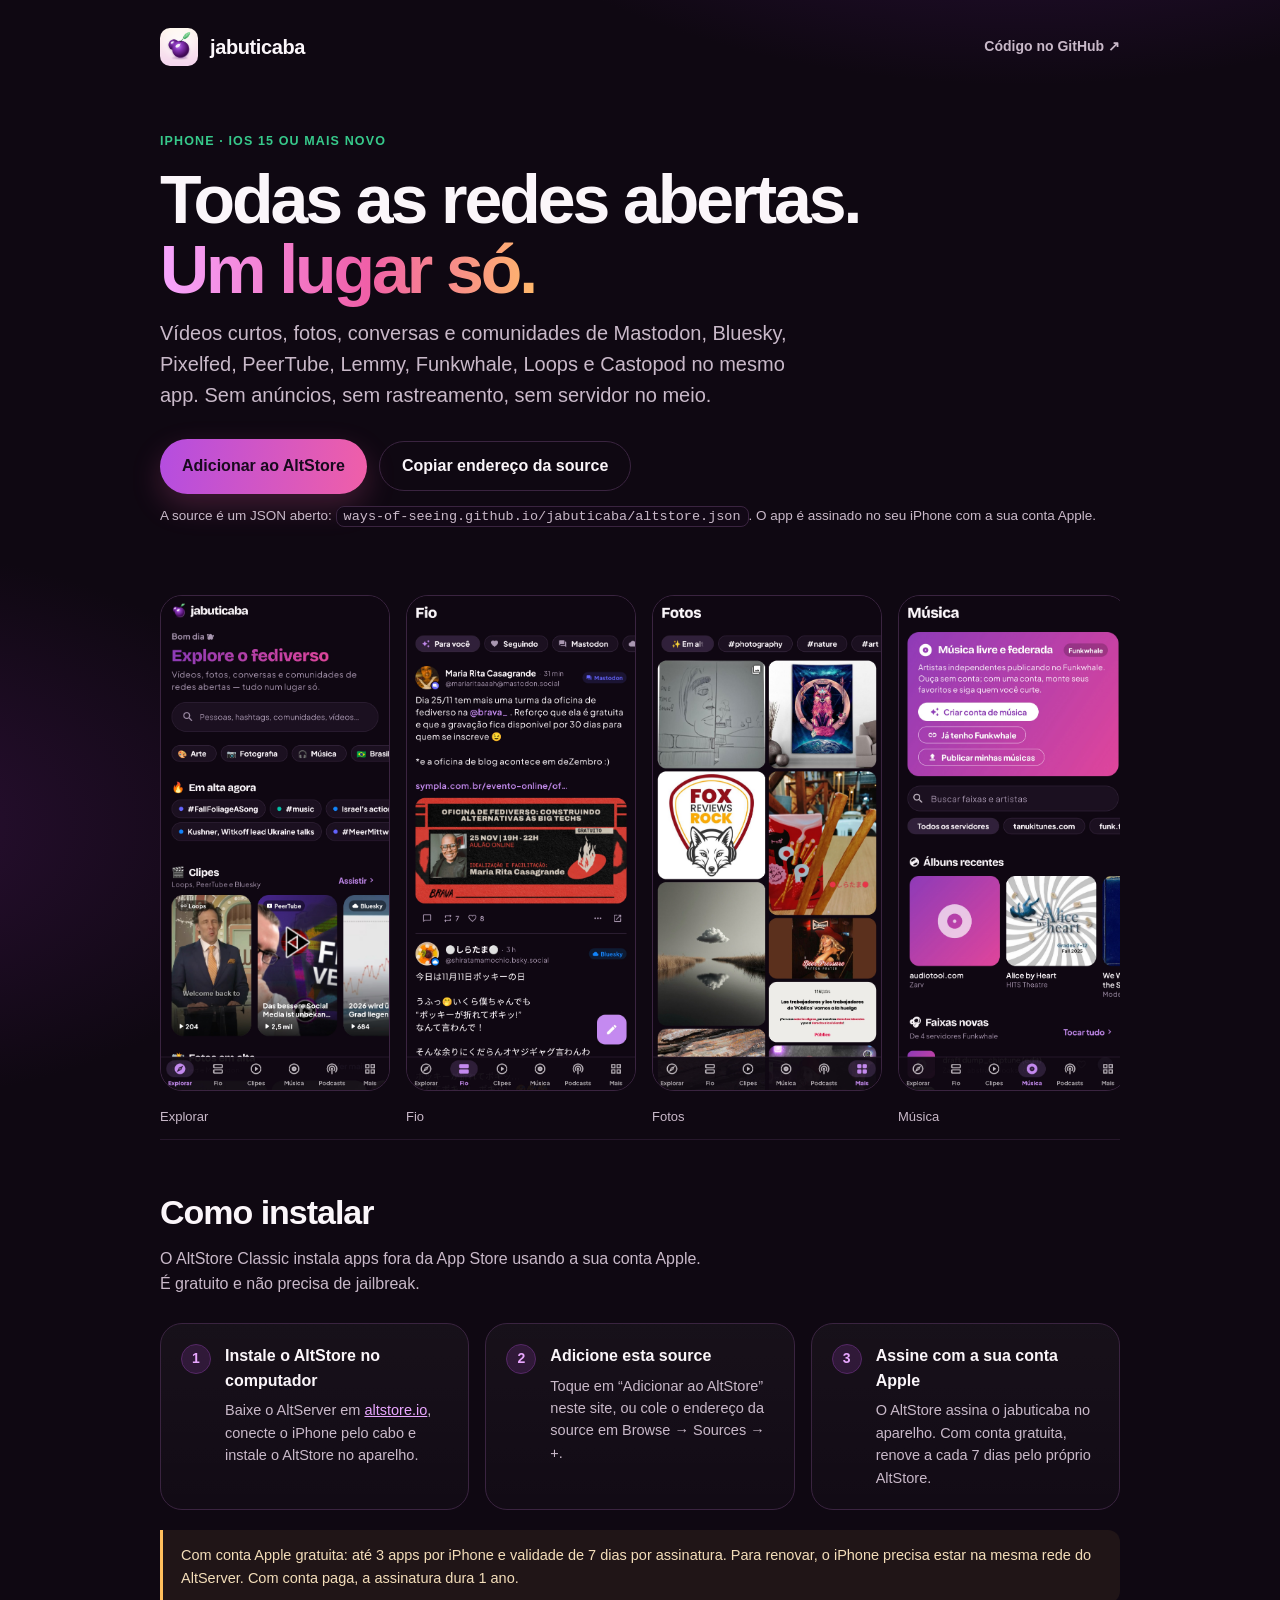
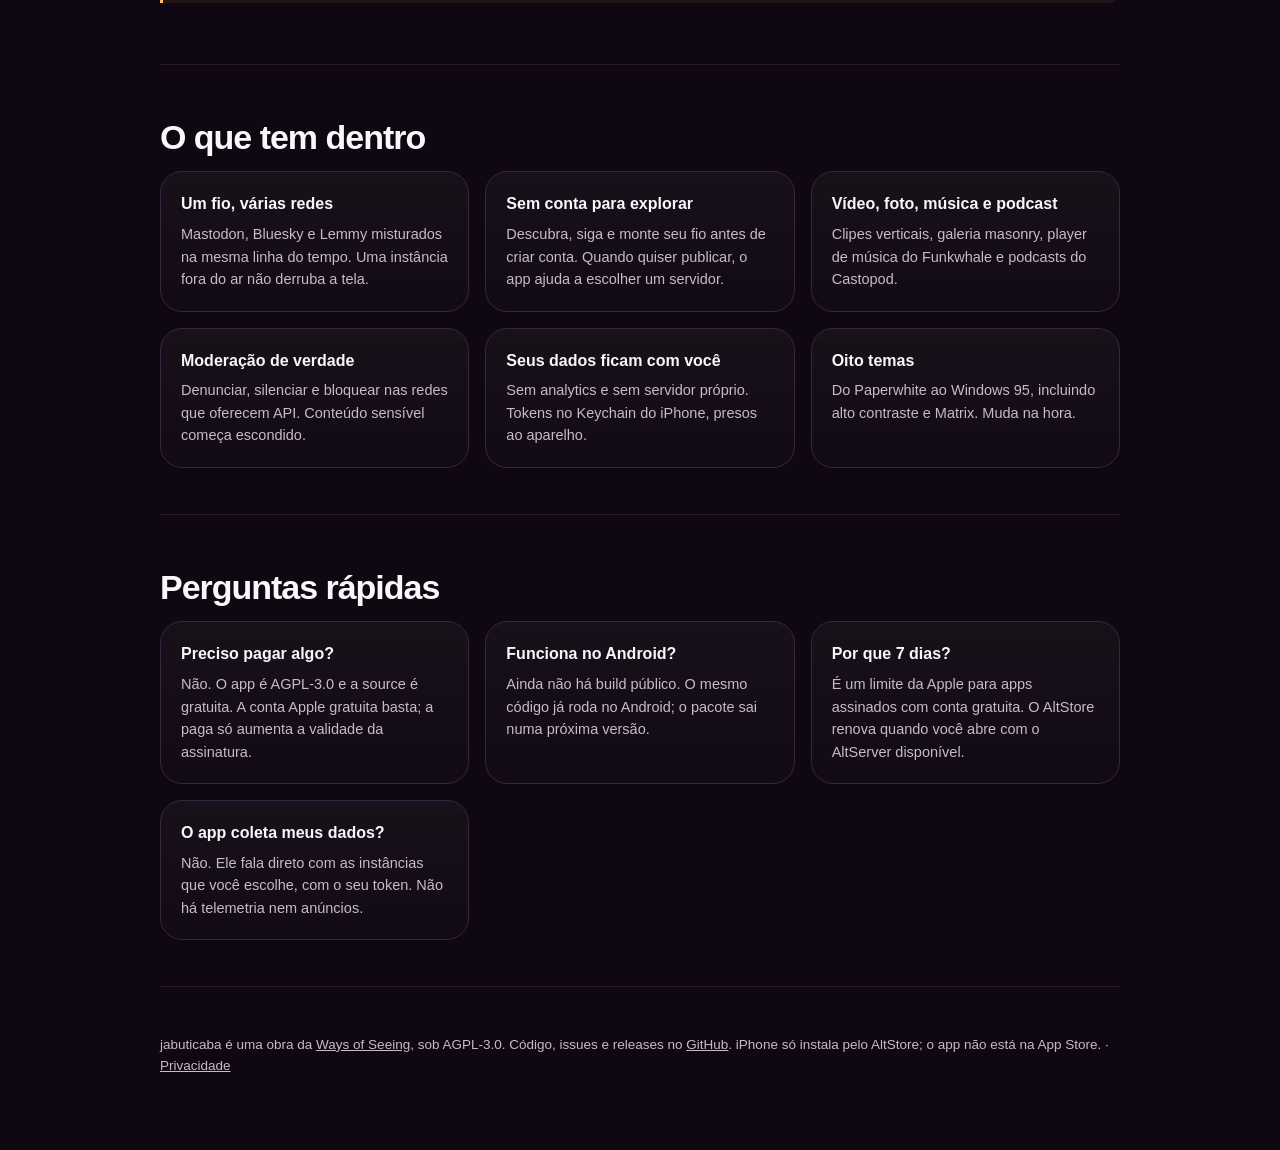
==== site/index.html @ 4b468cfe "release(ios): AltStore Classic, OAuth móvel e auditoria - gera IPA não assinado e source do AltStore" ====
<!DOCTYPE html>
<html lang="pt-BR">
<head>
<meta charset="utf-8">
<meta name="viewport" content="width=device-width, initial-scale=1">
<title>jabuticaba — AltStore</title>
<meta name="description" content="Instale o jabuticaba no iPhone pelo AltStore. O explorador do fediverso: Mastodon, Bluesky, Pixelfed, PeerTube, Lemmy, Funkwhale, Loops e Castopod num app só.">
<meta name="theme-color" content="#0F0812">
<link rel="icon" type="image/png" href="icon.png">
<meta property="og:title" content="jabuticaba no AltStore">
<meta property="og:description" content="Todas as redes abertas. Um lugar só. Instale no iPhone pelo AltStore.">
<meta property="og:image" content="icon.png">
<style>
  :root {
    --ink: #fbf6fa;
    --muted: #c9b9c9;
    --bg: #0f0812;
    --card: #1b1020;
    --line: #3a2440;
    --brand: #b44de0;
    --brand-2: #f05fa8;
    --leaf: #37c98b;
    --radius: 22px;
    --max: 960px;
    font-family: -apple-system, BlinkMacSystemFont, "Segoe UI", Roboto, "Helvetica Neue", Arial, sans-serif;
  }
  * { box-sizing: border-box; }
  html { scroll-behavior: smooth; }
  body {
    margin: 0;
    background:
      radial-gradient(1100px 600px at 80% -10%, #3a1450 0%, transparent 60%),
      radial-gradient(800px 500px at -10% 30%, #2a0f33 0%, transparent 55%),
      var(--bg);
    color: var(--ink);
    line-height: 1.55;
  }
  a { color: #e9a7ff; }
  .wrap { width: min(100% - 40px, var(--max)); margin-inline: auto; }
  header { padding: 28px 0 8px; }
  .top { display: flex; align-items: center; justify-content: space-between; gap: 16px; }
  .brand { display: flex; align-items: center; gap: 12px; font-weight: 800; font-size: 20px; letter-spacing: -.02em; }
  .brand img { width: 38px; height: 38px; border-radius: 10px; }
  .top a.ghost { color: var(--muted); text-decoration: none; font-size: 14px; font-weight: 600; }
  .top a.ghost:hover { color: var(--ink); }

  .hero { padding: 54px 0 34px; }
  .eyebrow {
    display: inline-flex; align-items: center; gap: 8px;
    font-size: 12.5px; font-weight: 800; letter-spacing: .09em; text-transform: uppercase;
    color: var(--leaf); margin: 0 0 14px;
  }
  h1 {
    margin: 0 0 14px;
    font-size: clamp(40px, 8vw, 68px);
    line-height: 1.02;
    letter-spacing: -.045em;
  }
  h1 .grad {
    background: linear-gradient(92deg, #f6a6ff 0%, var(--brand-2) 55%, #ffb86b 100%);
    -webkit-background-clip: text; background-clip: text; color: transparent;
  }
  .lede { max-width: 60ch; margin: 0; color: var(--muted); font-size: clamp(17px, 2.4vw, 20px); }
  .cta { display: flex; flex-wrap: wrap; gap: 12px; align-items: center; margin-top: 28px; }
  .button {
    display: inline-flex; align-items: center; gap: 10px;
    padding: 15px 22px; border-radius: 999px;
    background: linear-gradient(96deg, var(--brand) 0%, var(--brand-2) 100%);
    color: #180a1e; font-weight: 800; font-size: 16px; text-decoration: none;
    box-shadow: 0 12px 30px rgba(240, 95, 168, .22);
    border: 0; cursor: pointer;
  }
  .button:hover { filter: brightness(1.06); }
  .button.secondary {
    background: transparent; color: var(--ink);
    border: 1px solid var(--line); box-shadow: none;
  }
  .meta { color: var(--muted); font-size: 13.5px; margin-top: 12px; }

  .shots {
    display: grid; grid-auto-flow: column; grid-auto-columns: minmax(230px, 1fr);
    gap: 16px; overflow-x: auto; padding: 20px 0 12px;
    scroll-snap-type: x mandatory;
  }
  .shots img {
    width: 100%; height: auto; border-radius: var(--radius);
    border: 1px solid var(--line);
    scroll-snap-align: start;
    background: #000;
  }
  .shots figure { margin: 0; }
  .shots figcaption { color: var(--muted); font-size: 13px; margin-top: 8px; }

  section { padding: 46px 0; border-top: 1px solid rgba(58, 36, 64, .55); }
  h2 { font-size: clamp(26px, 4vw, 34px); letter-spacing: -.03em; margin: 0 0 8px; }
  .sub { color: var(--muted); margin: 0 0 26px; max-width: 62ch; }
  .grid { display: grid; gap: 16px; grid-template-columns: repeat(auto-fit, minmax(250px, 1fr)); }
  .card {
    background: linear-gradient(180deg, rgba(255,255,255,.035), rgba(255,255,255,.01));
    border: 1px solid var(--line); border-radius: var(--radius); padding: 20px;
  }
  .card h3 { margin: 0 0 6px; font-size: 16px; }
  .card p { margin: 0; color: var(--muted); font-size: 14.5px; }
  .step { display: flex; gap: 14px; align-items: flex-start; }
  .num {
    flex: none; width: 30px; height: 30px; border-radius: 50%;
    display: grid; place-items: center; font-weight: 800; font-size: 14px;
    background: rgba(180, 77, 224, .16); color: #e9a7ff; border: 1px solid #552766;
  }
  code {
    background: #120816; border: 1px solid var(--line); border-radius: 8px;
    padding: 2px 7px; font-size: 13.5px; overflow-wrap: anywhere;
  }
  .notice {
    border-left: 3px solid #ffbe5c; background: rgba(255, 190, 92, .07);
    padding: 14px 18px; border-radius: 0 12px 12px 0; color: #f3ddb9; font-size: 14.5px;
  }
  footer { padding: 34px 0 60px; color: var(--muted); font-size: 13.5px; border-top: 1px solid rgba(58,36,64,.55); }
  footer a { color: var(--muted); }
  .sr { position: absolute; width: 1px; height: 1px; overflow: hidden; clip: rect(0 0 0 0); }
  @media (prefers-reduced-motion: reduce) { html { scroll-behavior: auto; } }
</style>
</head>
<body>
<div class="wrap">
  <header>
    <div class="top">
      <div class="brand"><img src="icon.png" alt=""> jabuticaba</div>
      <a class="ghost" href="https://github.com/Ways-of-Seeing/jabuticaba">Código no GitHub ↗</a>
    </div>
  </header>

  <main>
    <div class="hero">
      <p class="eyebrow">iPhone · iOS 15 ou mais novo</p>
      <h1>Todas as redes abertas.<br><span class="grad">Um lugar só.</span></h1>
      <p class="lede">
        Vídeos curtos, fotos, conversas e comunidades de Mastodon, Bluesky, Pixelfed,
        PeerTube, Lemmy, Funkwhale, Loops e Castopod no mesmo app. Sem anúncios,
        sem rastreamento, sem servidor no meio.
      </p>
      <div class="cta">
        <a class="button" href="altstore://source?url=https%3A%2F%2Fways-of-seeing.github.io%2Fjabuticaba%2Faltstore.json">
          Adicionar ao AltStore
        </a>
        <button class="button secondary" id="copy" type="button">Copiar endereço da source</button>
      </div>
      <p class="meta">
        A source é um JSON aberto: <code>ways-of-seeing.github.io/jabuticaba/altstore.json</code>.
        O app é assinado no seu iPhone com a sua conta Apple.
      </p>
      <p class="sr" id="status" role="status" aria-live="polite"></p>
    </div>

    <div class="shots" aria-label="Capturas do app">
      <figure><img src="screenshots/explorar.jpg" alt="Tela Explorar com tendências, clipes e fotos"><figcaption>Explorar</figcaption></figure>
      <figure><img src="screenshots/fio.jpg" alt="Fio com posts do Mastodon e do Bluesky"><figcaption>Fio</figcaption></figure>
      <figure><img src="screenshots/fotos.jpg" alt="Grade de fotos"><figcaption>Fotos</figcaption></figure>
      <figure><img src="screenshots/musica.jpg" alt="Aba de música"><figcaption>Música</figcaption></figure>
      <figure><img src="screenshots/onboarding.jpg" alt="Primeira tela do app"><figcaption>Sem conta para começar</figcaption></figure>
      <figure><img src="screenshots/visual.jpg" alt="Seletor de temas"><figcaption>Oito temas</figcaption></figure>
    </div>

    <section>
      <h2>Como instalar</h2>
      <p class="sub">O AltStore Classic instala apps fora da App Store usando a sua conta Apple. É gratuito e não precisa de jailbreak.</p>
      <div class="grid">
        <div class="card step"><span class="num">1</span><div><h3>Instale o AltStore no computador</h3><p>Baixe o AltServer em <a href="https://altstore.io">altstore.io</a>, conecte o iPhone pelo cabo e instale o AltStore no aparelho.</p></div></div>
        <div class="card step"><span class="num">2</span><div><h3>Adicione esta source</h3><p>Toque em “Adicionar ao AltStore” neste site, ou cole o endereço da source em Browse → Sources → +.</p></div></div>
        <div class="card step"><span class="num">3</span><div><h3>Assine com a sua conta Apple</h3><p>O AltStore assina o jabuticaba no aparelho. Com conta gratuita, renove a cada 7 dias pelo próprio AltStore.</p></div></div>
      </div>
      <p class="notice" style="margin-top:20px">
        Com conta Apple gratuita: até 3 apps por iPhone e validade de 7 dias por assinatura.
        Para renovar, o iPhone precisa estar na mesma rede do AltServer. Com conta paga,
        a assinatura dura 1 ano.
      </p>
    </section>

    <section>
      <h2>O que tem dentro</h2>
      <div class="grid">
        <div class="card"><h3>Um fio, várias redes</h3><p>Mastodon, Bluesky e Lemmy misturados na mesma linha do tempo. Uma instância fora do ar não derruba a tela.</p></div>
        <div class="card"><h3>Sem conta para explorar</h3><p>Descubra, siga e monte seu fio antes de criar conta. Quando quiser publicar, o app ajuda a escolher um servidor.</p></div>
        <div class="card"><h3>Vídeo, foto, música e podcast</h3><p>Clipes verticais, galeria masonry, player de música do Funkwhale e podcasts do Castopod.</p></div>
        <div class="card"><h3>Moderação de verdade</h3><p>Denunciar, silenciar e bloquear nas redes que oferecem API. Conteúdo sensível começa escondido.</p></div>
        <div class="card"><h3>Seus dados ficam com você</h3><p>Sem analytics e sem servidor próprio. Tokens no Keychain do iPhone, presos ao aparelho.</p></div>
        <div class="card"><h3>Oito temas</h3><p>Do Paperwhite ao Windows 95, incluindo alto contraste e Matrix. Muda na hora.</p></div>
      </div>
    </section>

    <section>
      <h2>Perguntas rápidas</h2>
      <div class="grid">
        <div class="card"><h3>Preciso pagar algo?</h3><p>Não. O app é AGPL-3.0 e a source é gratuita. A conta Apple gratuita basta; a paga só aumenta a validade da assinatura.</p></div>
        <div class="card"><h3>Funciona no Android?</h3><p>Ainda não há build público. O mesmo código já roda no Android; o pacote sai numa próxima versão.</p></div>
        <div class="card"><h3>Por que 7 dias?</h3><p>É um limite da Apple para apps assinados com conta gratuita. O AltStore renova quando você abre com o AltServer disponível.</p></div>
        <div class="card"><h3>O app coleta meus dados?</h3><p>Não. Ele fala direto com as instâncias que você escolhe, com o seu token. Não há telemetria nem anúncios.</p></div>
      </div>
    </section>
  </main>

  <footer>
    <p>jabuticaba é uma obra da <a href="https://ways-of-seeing.github.io">Ways of Seeing</a>, sob AGPL-3.0.
    Código, issues e releases no <a href="https://github.com/Ways-of-Seeing/jabuticaba">GitHub</a>.
    iPhone só instala pelo AltStore; o app não está na App Store. ·
    <a href="privacidade.html">Privacidade</a></p>
  </footer>
</div>
<script>
  const btn = document.getElementById('copy');
  const status = document.getElementById('status');
  const url = 'https://ways-of-seeing.github.io/jabuticaba/altstore.json';
  btn.addEventListener('click', async () => {
    try {
      await navigator.clipboard.writeText(url);
      status.textContent = 'Endereço copiado.';
      btn.textContent = 'Copiado ✓';
      setTimeout(() => { btn.textContent = 'Copiar endereço da source'; }, 1800);
    } catch {
      status.textContent = 'Não foi possível copiar. O endereço é ' + url;
    }
  });
</script>
</body>
</html>
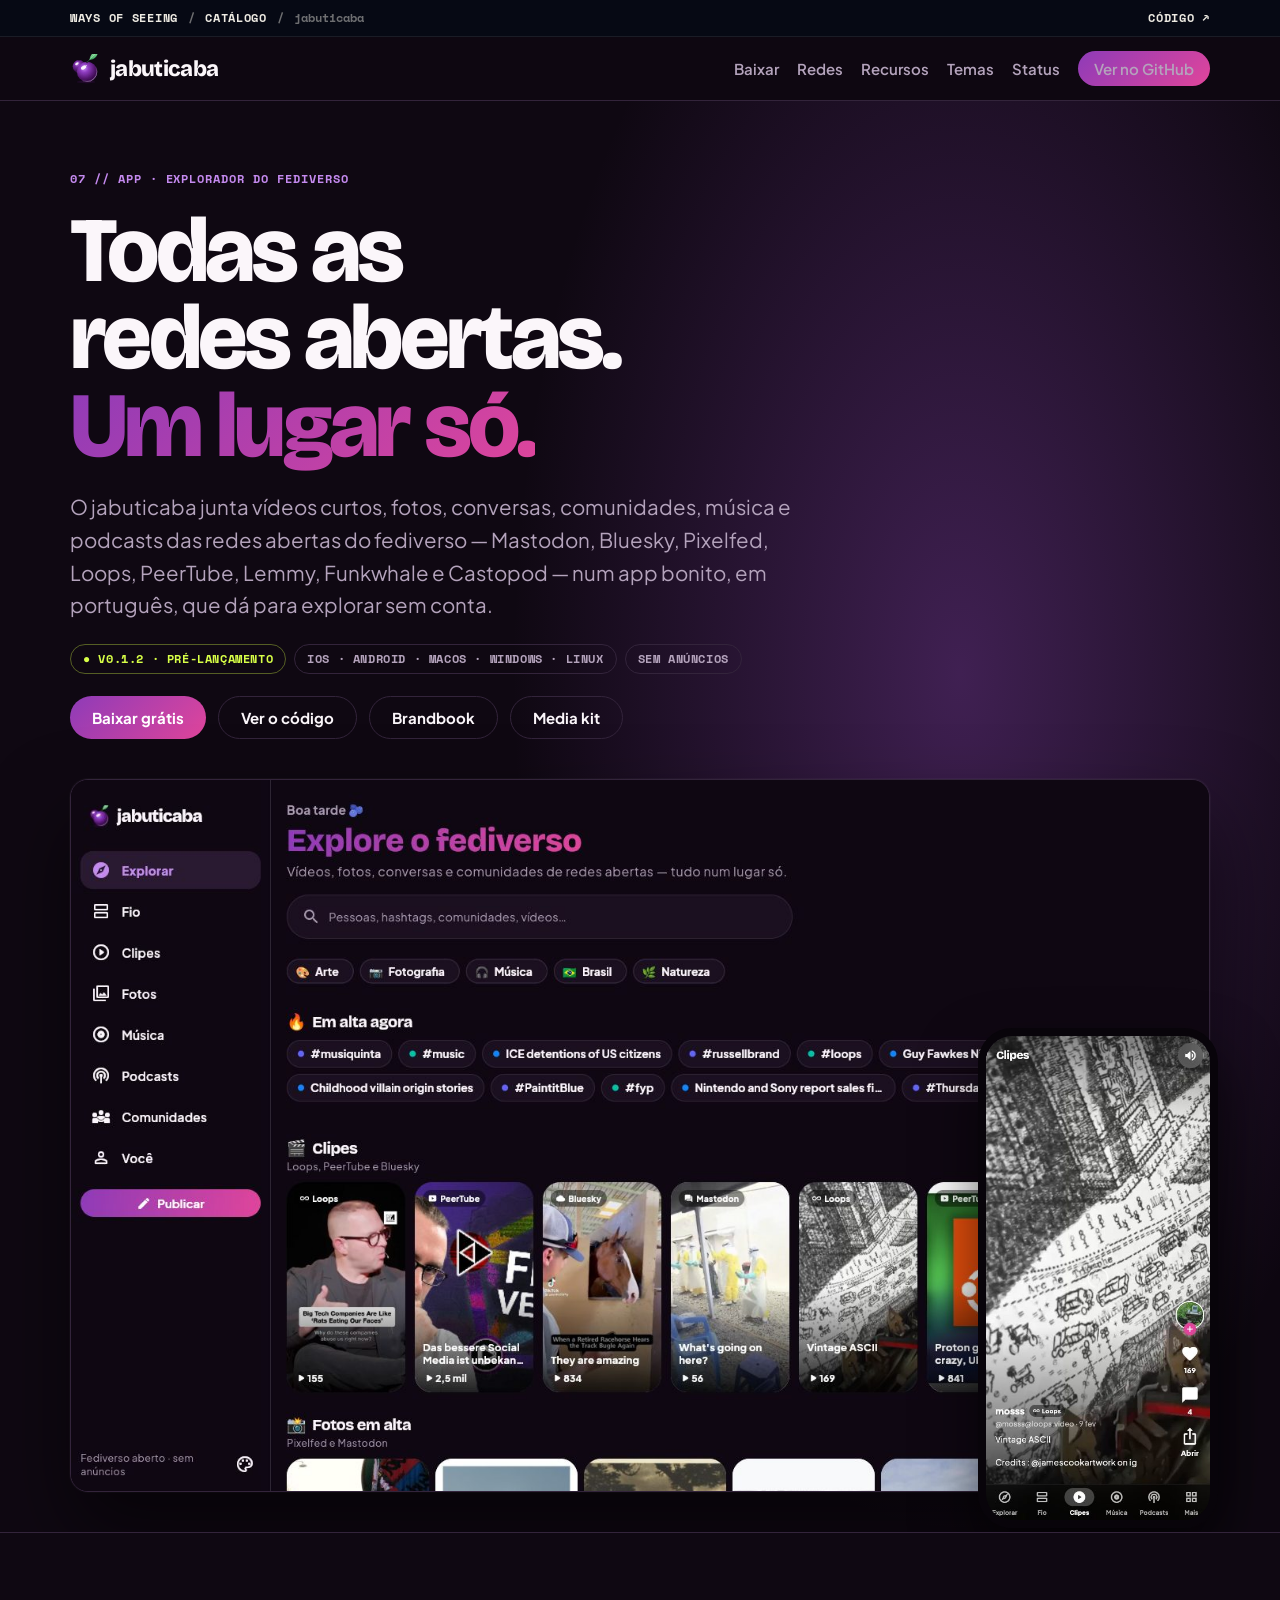
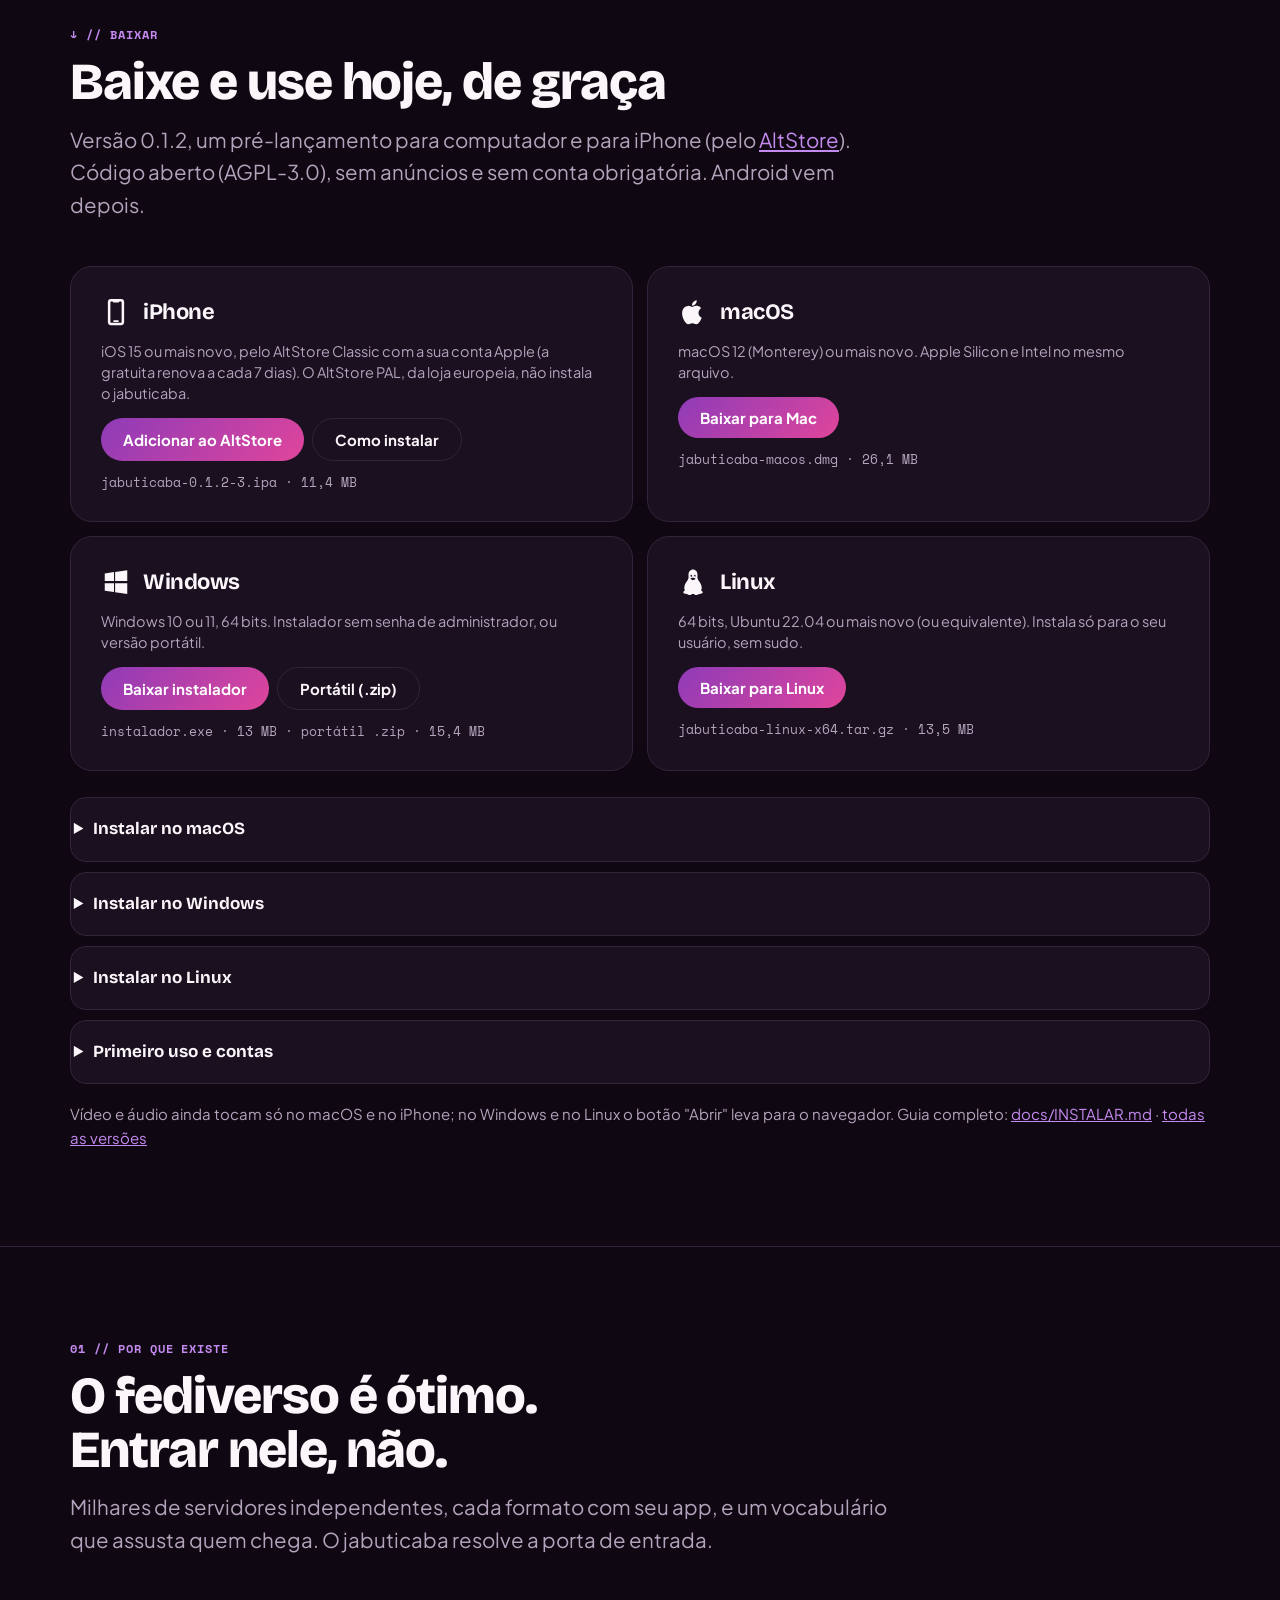
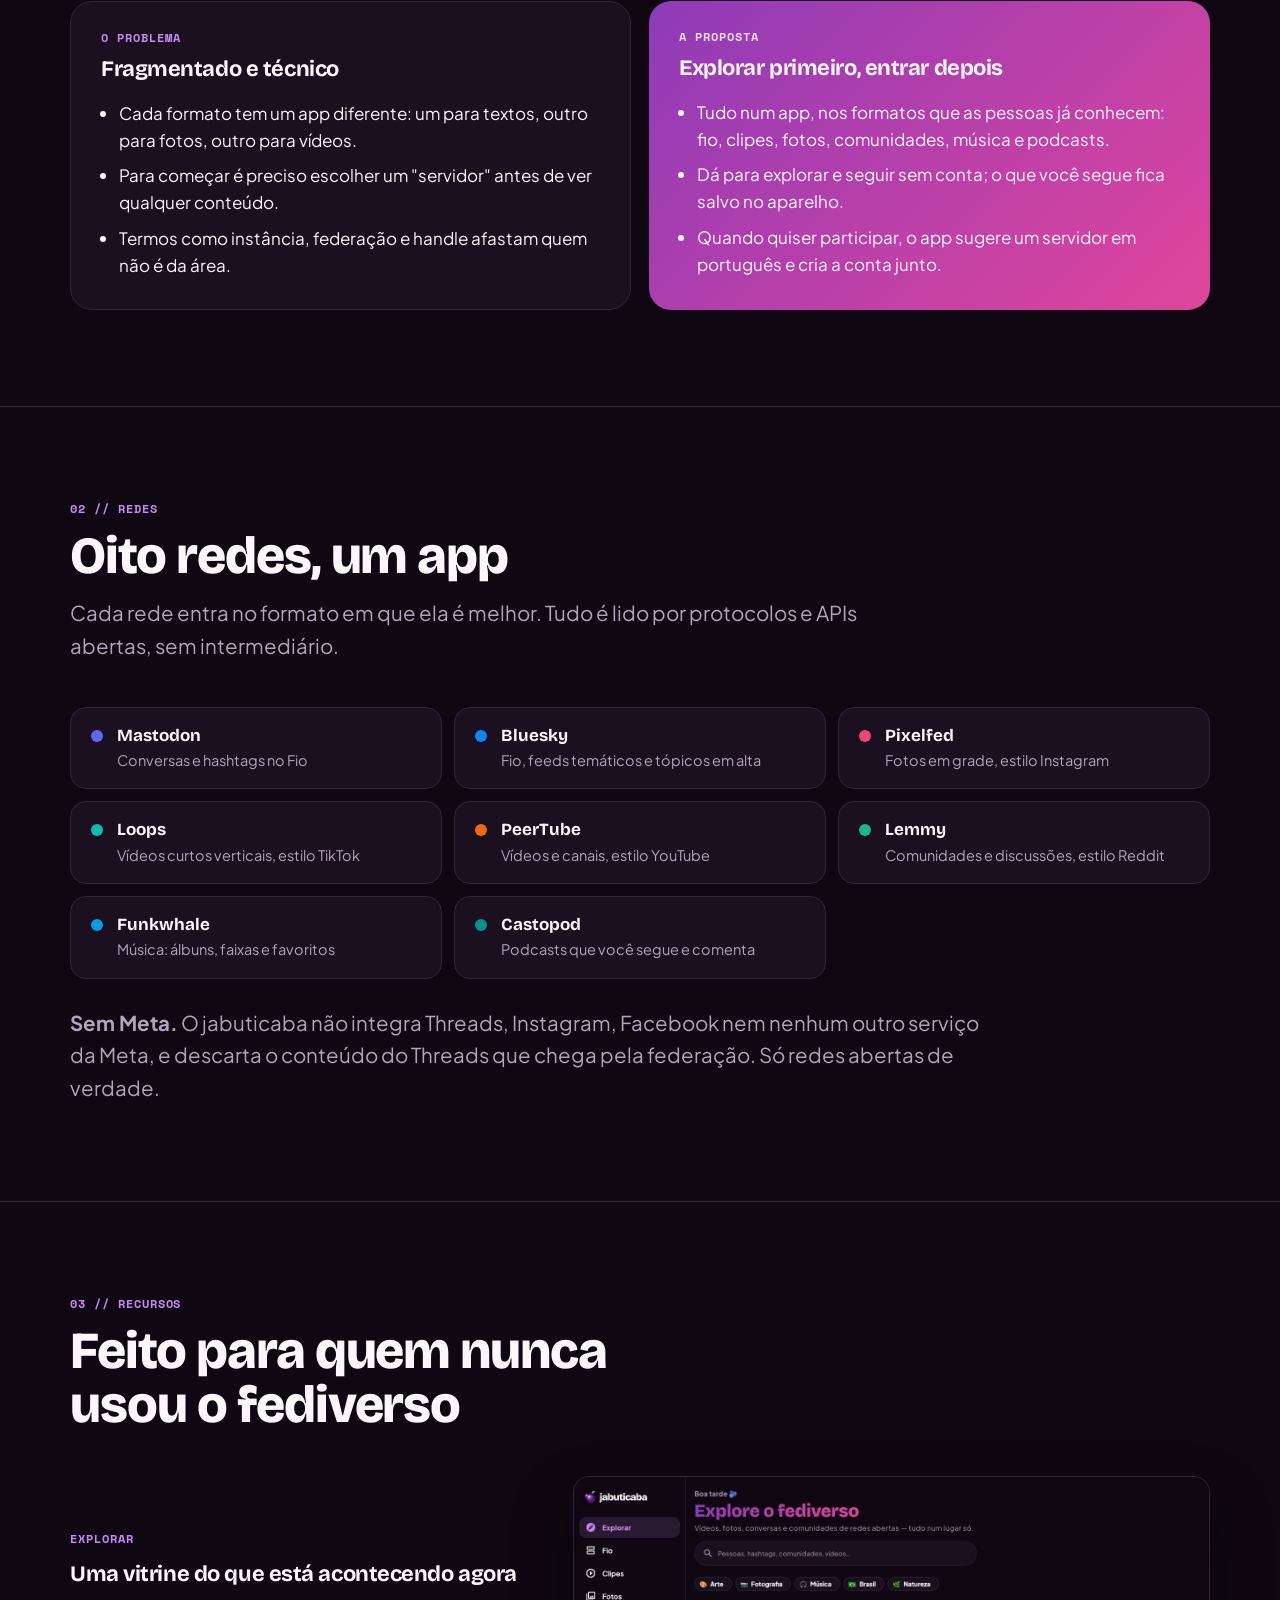
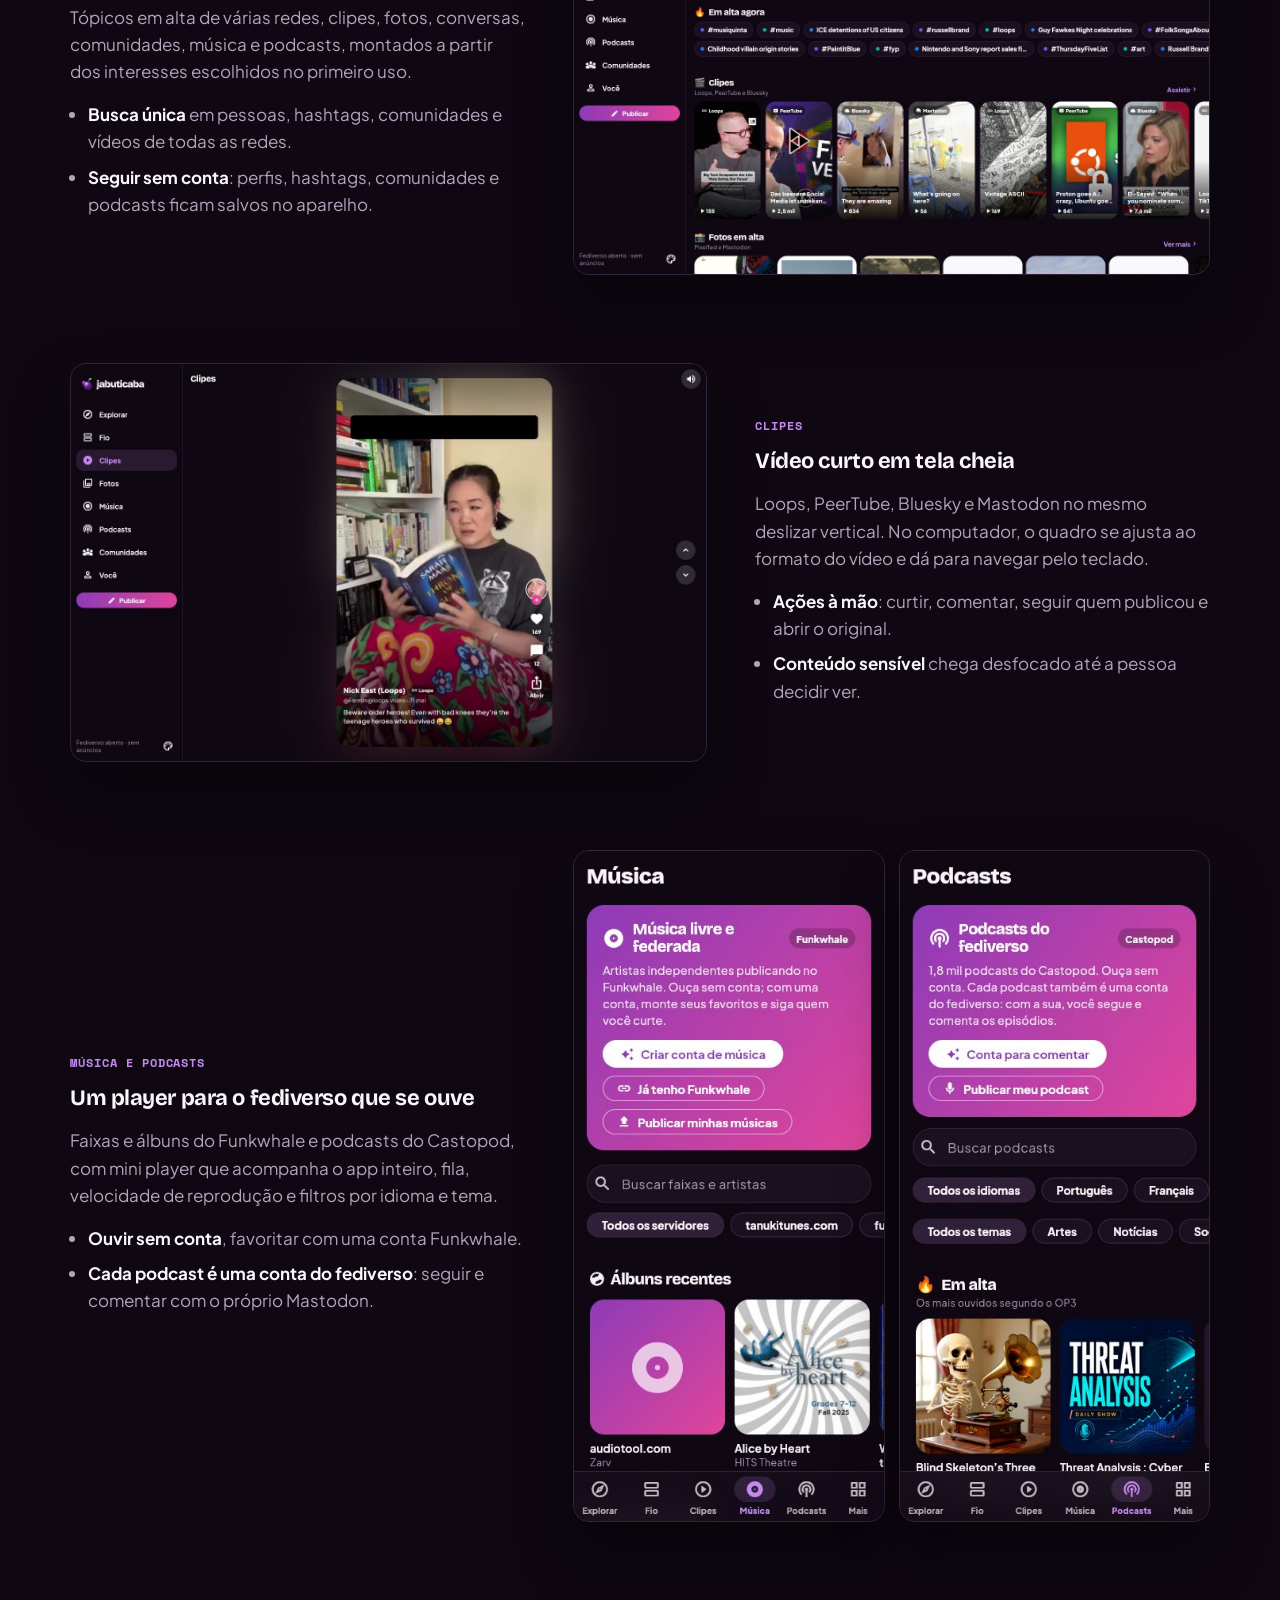
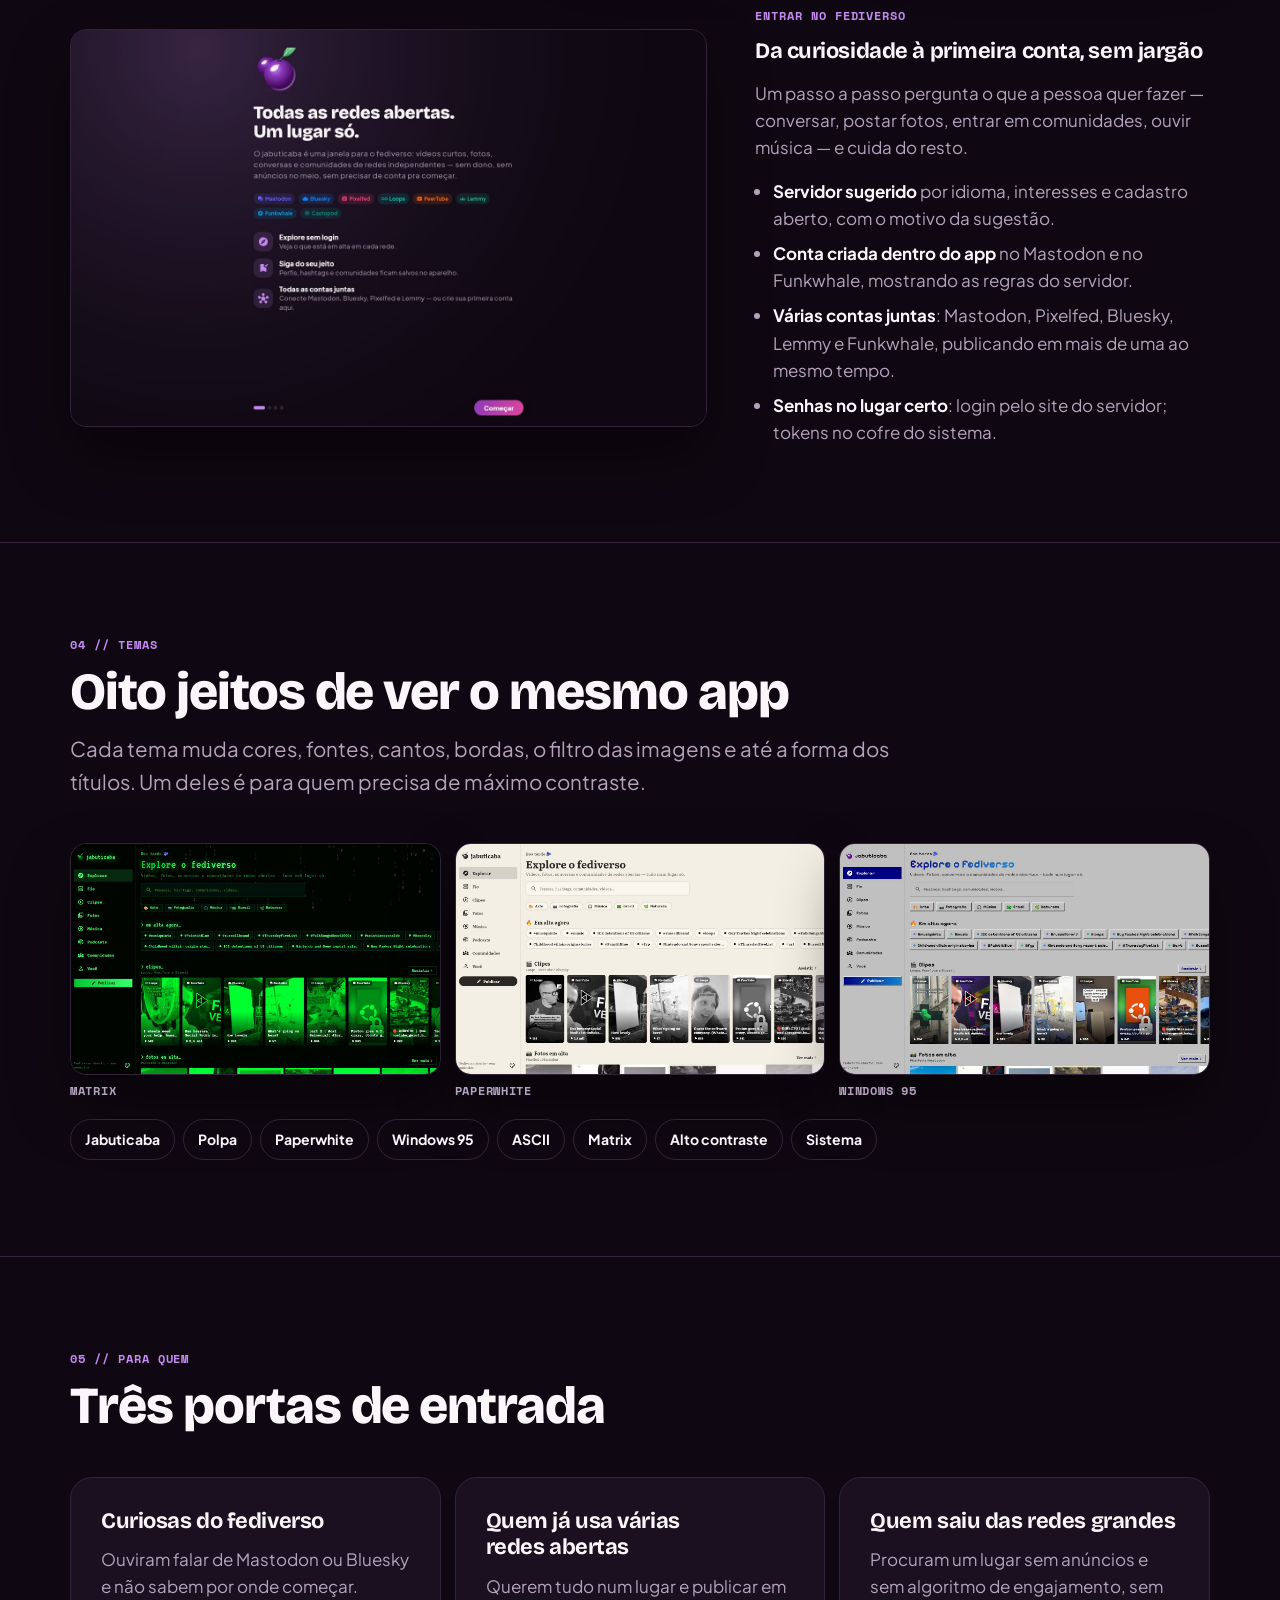
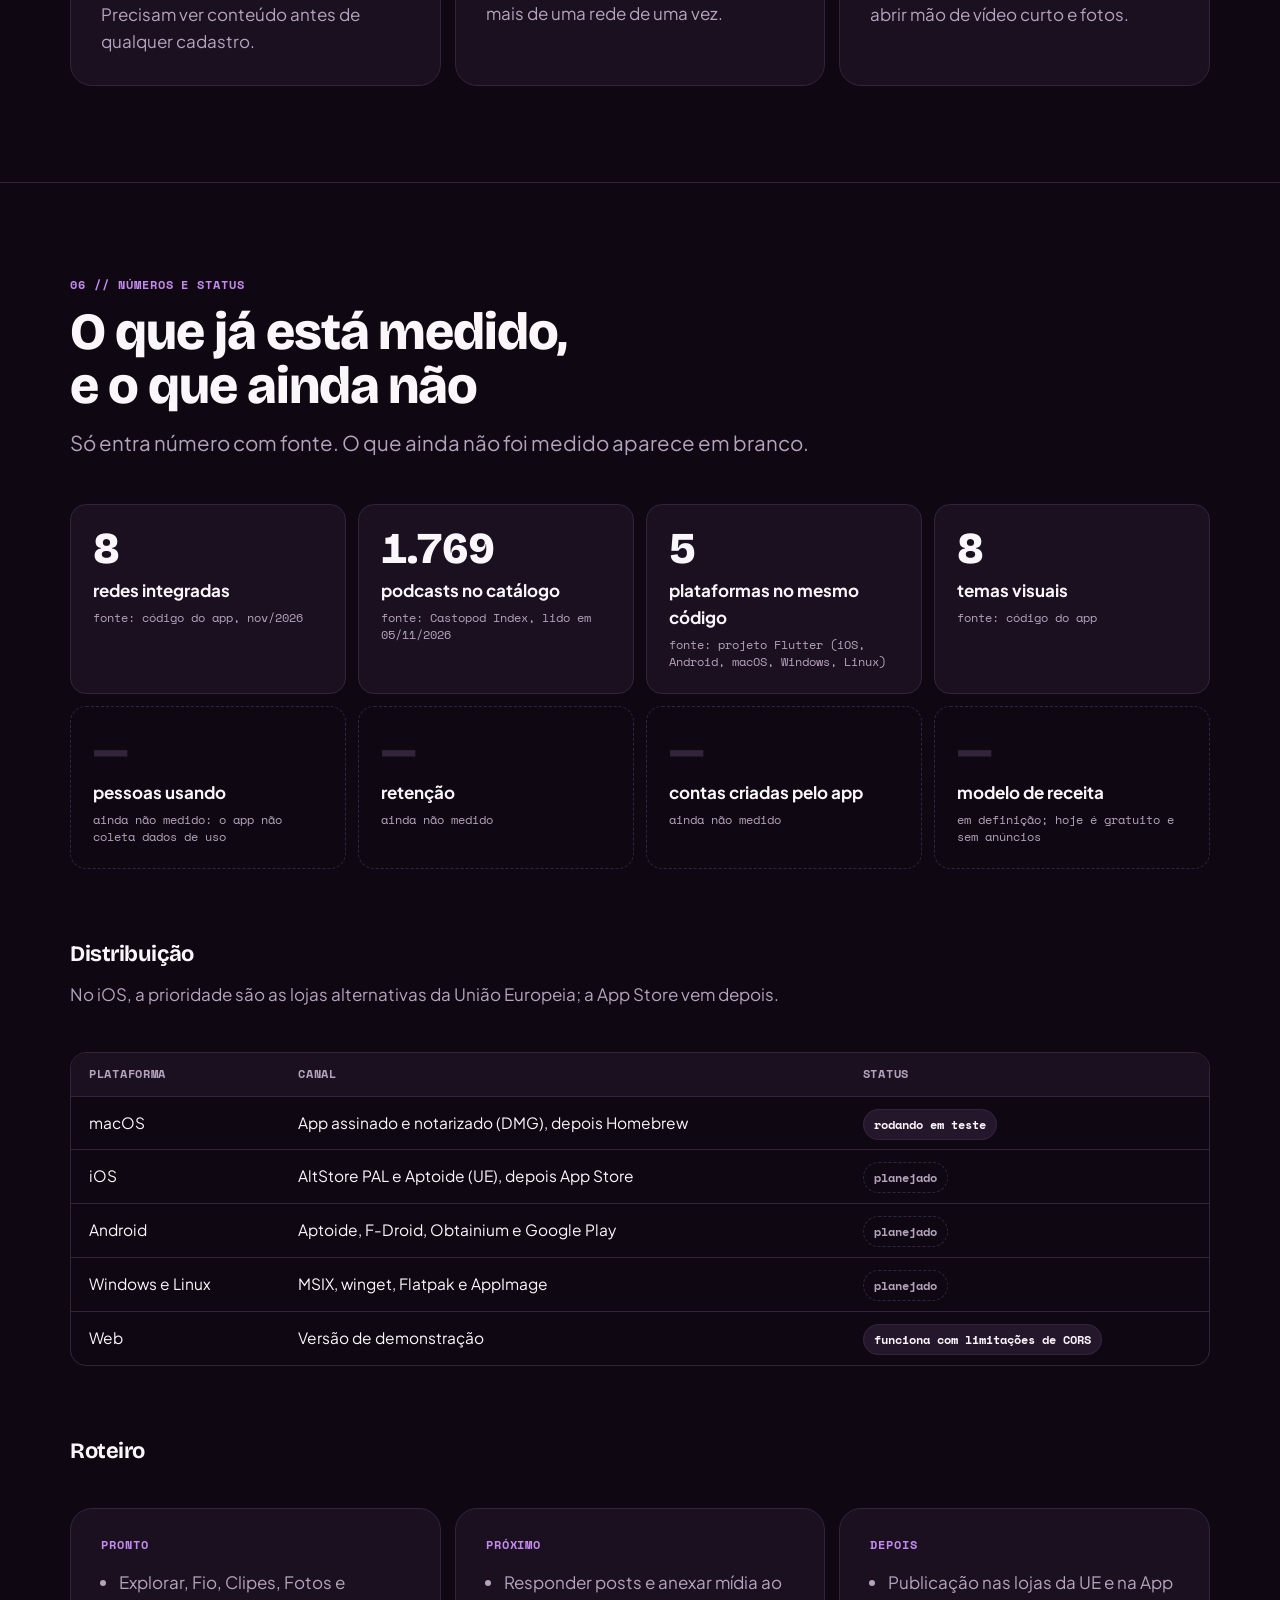
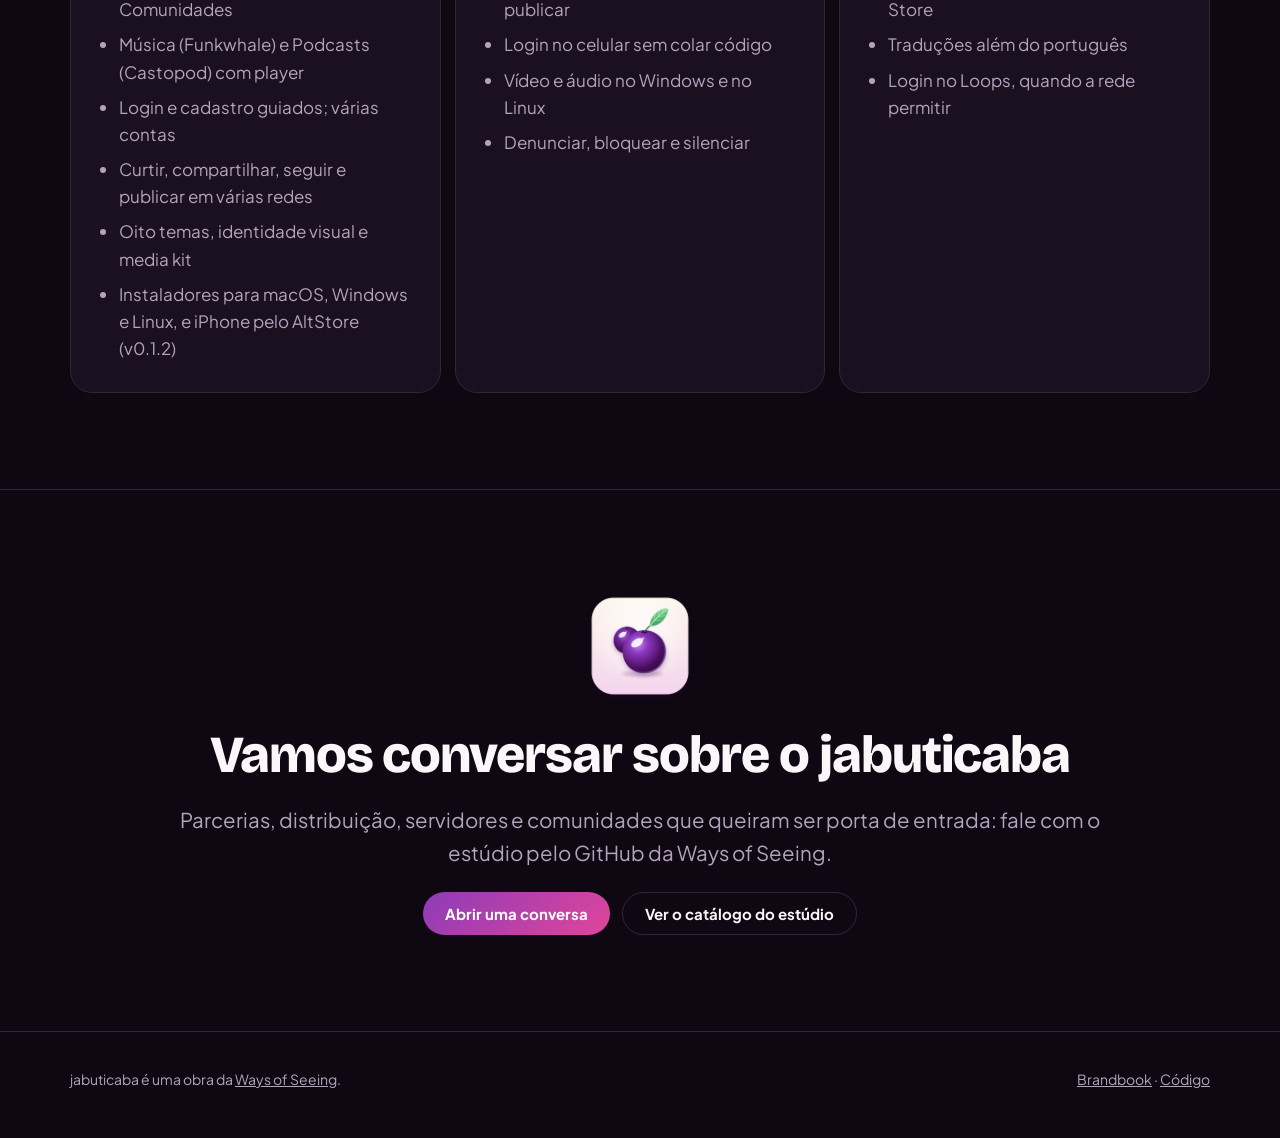
==== commit d7d84a88: "feat(site): serve the product page from this repo's Pages Once this repo's own Pages site went live " ====
--- a/site/index.html
+++ b/site/index.html
@@ -1,225 +1,607 @@
 <!DOCTYPE html>
 <html lang="pt-BR">
 <head>
-<meta charset="utf-8">
-<meta name="viewport" content="width=device-width, initial-scale=1">
-<title>jabuticaba — AltStore</title>
-<meta name="description" content="Instale o jabuticaba no iPhone pelo AltStore. O explorador do fediverso: Mastodon, Bluesky, Pixelfed, PeerTube, Lemmy, Funkwhale, Loops e Castopod num app só.">
-<meta name="theme-color" content="#0F0812">
-<link rel="icon" type="image/png" href="icon.png">
-<meta property="og:title" content="jabuticaba no AltStore">
-<meta property="og:description" content="Todas as redes abertas. Um lugar só. Instale no iPhone pelo AltStore.">
-<meta property="og:image" content="icon.png">
-<style>
-  :root {
-    --ink: #fbf6fa;
-    --muted: #c9b9c9;
-    --bg: #0f0812;
-    --card: #1b1020;
-    --line: #3a2440;
-    --brand: #b44de0;
-    --brand-2: #f05fa8;
-    --leaf: #37c98b;
-    --radius: 22px;
-    --max: 960px;
-    font-family: -apple-system, BlinkMacSystemFont, "Segoe UI", Roboto, "Helvetica Neue", Arial, sans-serif;
-  }
-  * { box-sizing: border-box; }
-  html { scroll-behavior: smooth; }
-  body {
-    margin: 0;
-    background:
-      radial-gradient(1100px 600px at 80% -10%, #3a1450 0%, transparent 60%),
-      radial-gradient(800px 500px at -10% 30%, #2a0f33 0%, transparent 55%),
-      var(--bg);
-    color: var(--ink);
-    line-height: 1.55;
-  }
-  a { color: #e9a7ff; }
-  .wrap { width: min(100% - 40px, var(--max)); margin-inline: auto; }
-  header { padding: 28px 0 8px; }
-  .top { display: flex; align-items: center; justify-content: space-between; gap: 16px; }
-  .brand { display: flex; align-items: center; gap: 12px; font-weight: 800; font-size: 20px; letter-spacing: -.02em; }
-  .brand img { width: 38px; height: 38px; border-radius: 10px; }
-  .top a.ghost { color: var(--muted); text-decoration: none; font-size: 14px; font-weight: 600; }
-  .top a.ghost:hover { color: var(--ink); }
-
-  .hero { padding: 54px 0 34px; }
-  .eyebrow {
-    display: inline-flex; align-items: center; gap: 8px;
-    font-size: 12.5px; font-weight: 800; letter-spacing: .09em; text-transform: uppercase;
-    color: var(--leaf); margin: 0 0 14px;
-  }
-  h1 {
-    margin: 0 0 14px;
-    font-size: clamp(40px, 8vw, 68px);
-    line-height: 1.02;
-    letter-spacing: -.045em;
-  }
-  h1 .grad {
-    background: linear-gradient(92deg, #f6a6ff 0%, var(--brand-2) 55%, #ffb86b 100%);
-    -webkit-background-clip: text; background-clip: text; color: transparent;
-  }
-  .lede { max-width: 60ch; margin: 0; color: var(--muted); font-size: clamp(17px, 2.4vw, 20px); }
-  .cta { display: flex; flex-wrap: wrap; gap: 12px; align-items: center; margin-top: 28px; }
-  .button {
-    display: inline-flex; align-items: center; gap: 10px;
-    padding: 15px 22px; border-radius: 999px;
-    background: linear-gradient(96deg, var(--brand) 0%, var(--brand-2) 100%);
-    color: #180a1e; font-weight: 800; font-size: 16px; text-decoration: none;
-    box-shadow: 0 12px 30px rgba(240, 95, 168, .22);
-    border: 0; cursor: pointer;
-  }
-  .button:hover { filter: brightness(1.06); }
-  .button.secondary {
-    background: transparent; color: var(--ink);
-    border: 1px solid var(--line); box-shadow: none;
-  }
-  .meta { color: var(--muted); font-size: 13.5px; margin-top: 12px; }
-
-  .shots {
-    display: grid; grid-auto-flow: column; grid-auto-columns: minmax(230px, 1fr);
-    gap: 16px; overflow-x: auto; padding: 20px 0 12px;
-    scroll-snap-type: x mandatory;
-  }
-  .shots img {
-    width: 100%; height: auto; border-radius: var(--radius);
-    border: 1px solid var(--line);
-    scroll-snap-align: start;
-    background: #000;
-  }
-  .shots figure { margin: 0; }
-  .shots figcaption { color: var(--muted); font-size: 13px; margin-top: 8px; }
-
-  section { padding: 46px 0; border-top: 1px solid rgba(58, 36, 64, .55); }
-  h2 { font-size: clamp(26px, 4vw, 34px); letter-spacing: -.03em; margin: 0 0 8px; }
-  .sub { color: var(--muted); margin: 0 0 26px; max-width: 62ch; }
-  .grid { display: grid; gap: 16px; grid-template-columns: repeat(auto-fit, minmax(250px, 1fr)); }
-  .card {
-    background: linear-gradient(180deg, rgba(255,255,255,.035), rgba(255,255,255,.01));
-    border: 1px solid var(--line); border-radius: var(--radius); padding: 20px;
-  }
-  .card h3 { margin: 0 0 6px; font-size: 16px; }
-  .card p { margin: 0; color: var(--muted); font-size: 14.5px; }
-  .step { display: flex; gap: 14px; align-items: flex-start; }
-  .num {
-    flex: none; width: 30px; height: 30px; border-radius: 50%;
-    display: grid; place-items: center; font-weight: 800; font-size: 14px;
-    background: rgba(180, 77, 224, .16); color: #e9a7ff; border: 1px solid #552766;
-  }
-  code {
-    background: #120816; border: 1px solid var(--line); border-radius: 8px;
-    padding: 2px 7px; font-size: 13.5px; overflow-wrap: anywhere;
-  }
-  .notice {
-    border-left: 3px solid #ffbe5c; background: rgba(255, 190, 92, .07);
-    padding: 14px 18px; border-radius: 0 12px 12px 0; color: #f3ddb9; font-size: 14.5px;
-  }
-  footer { padding: 34px 0 60px; color: var(--muted); font-size: 13.5px; border-top: 1px solid rgba(58,36,64,.55); }
-  footer a { color: var(--muted); }
-  .sr { position: absolute; width: 1px; height: 1px; overflow: hidden; clip: rect(0 0 0 0); }
-  @media (prefers-reduced-motion: reduce) { html { scroll-behavior: auto; } }
-</style>
+  <meta charset="UTF-8">
+  <meta name="viewport" content="width=device-width, initial-scale=1.0, viewport-fit=cover">
+  <title>jabuticaba — Ways of Seeing</title>
+  <meta name="description" content="jabuticaba: todas as redes abertas do fediverso num app só. Vídeos curtos, fotos, conversas, comunidades, música e podcasts — para explorar sem conta e entrar sem medo.">
+
+  <meta property="og:type" content="website">
+  <meta property="og:url" content="https://ways-of-seeing.github.io/jabuticaba/">
+  <meta property="og:title" content="jabuticaba — Todas as redes abertas. Um lugar só.">
+  <meta property="og:description" content="Mastodon, Bluesky, Pixelfed, Loops, PeerTube, Lemmy, Funkwhale e Castopod num app só, para iOS, Android, macOS, Windows e Linux. Sem anúncios e sem nada da Meta.">
+  <meta property="og:image" content="https://ways-of-seeing.github.io/jabuticaba/img/og.png">
+  <meta property="og:image:width" content="1200">
+  <meta property="og:image:height" content="630">
+  <meta property="og:locale" content="pt_BR">
+  <meta property="og:site_name" content="Ways of Seeing">
+  <meta name="twitter:card" content="summary_large_image">
+  <meta name="twitter:image" content="https://ways-of-seeing.github.io/jabuticaba/img/og.png">
+  <link rel="canonical" href="https://ways-of-seeing.github.io/jabuticaba/">
+  <meta name="theme-color" content="#0F0812">
+
+  <link rel="icon" type="image/svg+xml" href="img/logo.svg">
+  <link rel="apple-touch-icon" href="img/icone.png">
+
+  <link rel="preconnect" href="https://fonts.googleapis.com">
+  <link rel="preconnect" href="https://fonts.gstatic.com" crossorigin>
+  <link href="https://fonts.googleapis.com/css2?family=Bricolage+Grotesque:opsz,wght@12..96,700;12..96,800&family=Plus+Jakarta+Sans:wght@400;500;600;700;800&family=Space+Mono:wght@400;700&display=swap" rel="stylesheet">
+
+  <style>
+    /* Página de produto do catálogo Ways of Seeing. A moldura (barra, rótulos
+       em Space Mono, "01 //") é do estúdio; o miolo usa a marca do produto. */
+    :root {
+      --casca: #0F0812;
+      --casca-2: #1A1020;
+      --casca-3: #24172B;
+      --linha: #33243B;
+      --polpa: #FBF6FA;
+      --muted: #B4A3BC;
+      --brilho: #C58AF0;
+      --ameixa: #7B2D9E;
+      --magenta: #E0459B;
+      --folha: #5FBF7A;
+      --grad: linear-gradient(135deg, #8E3BB8, #E0459B);
+      --wos-ink: #060914;
+      --wos-volt: #D8FF47;
+
+      --display: 'Bricolage Grotesque', 'Avenir Next', system-ui, sans-serif;
+      --body: 'Plus Jakarta Sans', system-ui, sans-serif;
+      --mono: 'Space Mono', ui-monospace, Menlo, monospace;
+      --r: 22px;
+      color-scheme: dark;
+    }
+    * { box-sizing: border-box; }
+    html { scroll-behavior: smooth; }
+    @media (prefers-reduced-motion: reduce) { html { scroll-behavior: auto; } }
+    body {
+      margin: 0;
+      background: var(--casca);
+      color: var(--polpa);
+      font: 400 17px/1.6 var(--body);
+      -webkit-font-smoothing: antialiased;
+    }
+    img { max-width: 100%; height: auto; display: block; }
+    a { color: var(--brilho); }
+    :focus-visible { outline: 2px solid var(--brilho); outline-offset: 3px; border-radius: 6px; }
+    .wrap {
+      max-width: 1180px;
+      margin: 0 auto;
+      padding-left: max(20px, env(safe-area-inset-left, 0px));
+      padding-right: max(20px, env(safe-area-inset-right, 0px));
+    }
+    h1, h2, h3 { font-family: var(--display); letter-spacing: -.02em; margin: 0; text-wrap: balance; }
+    h2 { font-size: clamp(32px, 4.6vw, 52px); font-weight: 800; line-height: 1.04; }
+    h3 { font-size: 22px; font-weight: 700; line-height: 1.2; }
+    p { margin: 0; }
+    .lead { font-size: clamp(18px, 1.6vw, 21px); color: var(--muted); max-width: 62ch; }
+    .hud { font: 700 12px/1 var(--mono); letter-spacing: .08em; text-transform: uppercase; color: var(--brilho); }
+    .muted { color: var(--muted); }
+
+    /* Barra do estúdio */
+    .studio-bar { background: var(--wos-ink); border-bottom: 1px solid rgba(255,255,255,.08); }
+    .studio-bar .wrap { display: flex; align-items: center; justify-content: space-between; gap: 12px; padding-block: 12px; }
+    .studio-bar a { color: #EDEAE2; text-decoration: none; font: 700 12px/1 var(--mono); letter-spacing: .06em; text-transform: uppercase; }
+    .studio-bar a:hover { color: var(--wos-volt); }
+    .studio-bar .crumb { display: flex; gap: 10px; align-items: center; flex-wrap: wrap; }
+    .studio-bar .crumb span { color: rgba(237,234,226,.45); font: 700 12px/1 var(--mono); }
+
+    /* Navegação do produto */
+    nav.product {
+      position: sticky; top: 0; z-index: 10;
+      background: rgba(15,8,18,.86);
+      backdrop-filter: blur(16px); -webkit-backdrop-filter: blur(16px);
+      border-bottom: 1px solid var(--linha);
+    }
+    nav.product .wrap { display: flex; align-items: center; gap: 22px; padding-block: 14px; }
+    .wordmark { display: flex; align-items: center; gap: 10px; font: 800 22px/1 var(--display); letter-spacing: -.03em; color: var(--polpa); text-decoration: none; }
+    .wordmark img { width: 30px; height: 30px; }
+    nav.product .links { display: flex; gap: 18px; margin-left: auto; align-items: center; }
+    nav.product .links a { color: var(--muted); text-decoration: none; font-weight: 600; font-size: 15px; }
+    nav.product .links a:hover { color: var(--polpa); }
+    .btn {
+      display: inline-flex; align-items: center; gap: 8px; justify-content: center;
+      padding: 13px 22px; border-radius: 999px; font: 700 15px/1 var(--body);
+      text-decoration: none; color: #fff; background: var(--grad); border: 0; cursor: pointer;
+    }
+    .btn.ghost { background: transparent; color: var(--polpa); border: 1px solid var(--linha); }
+    .btn.ghost:hover { border-color: var(--brilho); }
+    .btn.sm { padding: 10px 16px; font-size: 14px; }
+    @media (max-width: 760px) { nav.product .links a:not(.btn) { display: none; } }
+
+    /* Hero */
+    .hero { position: relative; overflow: hidden; }
+    .hero::before {
+      content: ""; position: absolute; inset: -20% -10% auto auto; width: 70%; height: 120%;
+      background: radial-gradient(closest-side, rgba(155,77,202,.35), transparent);
+      pointer-events: none;
+    }
+    .hero .wrap { position: relative; display: grid; grid-template-columns: 1fr; gap: 40px; padding-block: 72px 40px; }
+    .hero h1 { font-size: clamp(46px, 7.4vw, 92px); font-weight: 800; line-height: .95; letter-spacing: -.04em; }
+    .hero h1 em { font-style: normal; background: var(--grad); -webkit-background-clip: text; background-clip: text; color: transparent; }
+    .hero .copy { display: grid; gap: 22px; max-width: 760px; }
+    .badges { display: flex; gap: 8px; flex-wrap: wrap; }
+    .badge { font: 700 12px/1 var(--mono); padding: 8px 12px; border-radius: 999px; border: 1px solid var(--linha); color: var(--muted); text-transform: uppercase; letter-spacing: .05em; }
+    .badge.live { color: var(--wos-volt); border-color: rgba(216,255,71,.35); }
+    .cta { display: flex; gap: 12px; flex-wrap: wrap; }
+    .stage { position: relative; }
+    .stage .desk {
+      border-radius: 18px; overflow: hidden; border: 1px solid var(--linha);
+      box-shadow: 0 40px 80px rgba(0,0,0,.55), 0 0 0 1px rgba(255,255,255,.03);
+    }
+    .stage .phone {
+      position: absolute; right: -8px; bottom: -36px; width: min(23%, 240px);
+      border-radius: 34px; overflow: hidden; border: 8px solid #08040A;
+      box-shadow: 0 30px 60px rgba(0,0,0,.6);
+    }
+    @media (max-width: 700px) { .stage .phone { width: 34%; right: 0; bottom: -24px; border-width: 5px; border-radius: 22px; } }
+
+    section { padding-block: 96px; border-top: 1px solid var(--linha); }
+    section .head { display: grid; gap: 14px; margin-bottom: 44px; max-width: 820px; }
+
+    /* Problema / proposta */
+    .split { display: grid; grid-template-columns: repeat(2, minmax(0, 1fr)); gap: 18px; }
+    .panel { background: var(--casca-2); border: 1px solid var(--linha); border-radius: var(--r); padding: 30px; display: grid; gap: 12px; align-content: start; min-width: 0; }
+    .panel.hl { background: var(--grad); border: 0; }
+    .panel.hl .hud { color: rgba(255,255,255,.8); }
+    .panel ul { margin: 6px 0 0; padding-left: 18px; display: grid; gap: 8px; }
+    @media (max-width: 760px) { .split { grid-template-columns: 1fr; } }
+
+
+    /* Baixar */
+    .dl { display: grid; grid-template-columns: repeat(2, minmax(0, 1fr)); gap: 14px; }
+    .dl .panel { gap: 14px; }
+    .dl .os { display: flex; align-items: center; gap: 12px; }
+    .dl .os svg { width: 30px; height: 30px; fill: var(--polpa); flex: none; }
+    .dl .req { color: var(--muted); font-size: 14.5px; line-height: 1.45; margin: 0; }
+    .dl .btns { display: flex; flex-wrap: wrap; gap: 8px; }
+    .dl .file { font: 400 12.5px/1.3 var(--mono); color: var(--muted); word-break: break-all; }
+    .howto { display: grid; gap: 10px; margin-top: 26px; }
+    .howto details { background: var(--casca-2); border: 1px solid var(--linha); border-radius: 16px; padding: 4px 22px; }
+    .howto summary { cursor: pointer; padding: 16px 0; font: 700 17px/1.3 var(--display); list-style-position: outside; }
+    .howto details[open] summary { border-bottom: 1px solid var(--linha); margin-bottom: 12px; }
+    .howto ol, .howto ul { margin: 0 0 18px; padding-left: 20px; display: grid; gap: 8px; color: var(--muted); }
+    .howto b { color: var(--polpa); }
+    .howto code { font: 400 13.5px/1.5 var(--mono); background: rgba(255,255,255,.06); padding: 2px 7px; border-radius: 6px; color: var(--polpa); word-break: break-all; }
+    .note { margin-top: 18px; color: var(--muted); font-size: 15px; }
+    @media (max-width: 680px) { .dl { grid-template-columns: 1fr; } }
+
+    /* Redes */
+    .nets { display: grid; grid-template-columns: repeat(3, minmax(0, 1fr)); gap: 12px; }
+    .net { display: grid; grid-template-columns: 12px minmax(0,1fr); gap: 4px 14px; align-items: baseline; padding: 18px 20px; border-radius: 16px; background: var(--casca-2); border: 1px solid var(--linha); }
+    .net i { width: 12px; height: 12px; border-radius: 50%; translate: 0 1px; }
+    .net b { font: 700 17px/1.2 var(--display); }
+    .net span { grid-column: 2; color: var(--muted); font-size: 14.5px; line-height: 1.4; }
+    @media (max-width: 900px) { .nets { grid-template-columns: repeat(2, minmax(0, 1fr)); } }
+    @media (max-width: 540px) { .nets { grid-template-columns: 1fr; } }
+
+    /* Recursos */
+    .feature { display: grid; grid-template-columns: minmax(0, 5fr) minmax(0, 7fr); gap: 48px; align-items: center; }
+    .feature + .feature { margin-top: 88px; }
+    .feature.flip { grid-template-columns: minmax(0, 7fr) minmax(0, 5fr); }
+    .feature.flip .text { order: 2; }
+    .feature .text { display: grid; gap: 16px; }
+    .feature .text ul { margin: 0; padding-left: 18px; display: grid; gap: 8px; color: var(--muted); }
+    .feature .text ul b { color: var(--polpa); font-weight: 700; }
+    .shot { border-radius: 16px; overflow: hidden; border: 1px solid var(--linha); box-shadow: 0 30px 60px rgba(0,0,0,.45); background: var(--casca-2); }
+    .shot-pair { display: grid; grid-template-columns: minmax(0, 1fr) minmax(0, 1fr); gap: 14px; }
+    @media (max-width: 860px) {
+      .feature, .feature.flip { grid-template-columns: 1fr; gap: 26px; }
+      .feature.flip .text { order: 0; }
+    }
+
+    /* Temas */
+    .themes { display: grid; grid-template-columns: repeat(3, minmax(0, 1fr)); gap: 14px; }
+    .themes figure { margin: 0; display: grid; gap: 10px; }
+    .themes figcaption { font: 700 12px/1 var(--mono); letter-spacing: .06em; text-transform: uppercase; color: var(--muted); }
+    @media (max-width: 760px) { .themes { grid-template-columns: 1fr; } }
+    .chips { display: flex; flex-wrap: wrap; gap: 8px; margin-top: 22px; }
+    .chip { padding: 8px 14px; border-radius: 999px; border: 1px solid var(--linha); font-weight: 700; font-size: 14px; }
+
+    /* Números */
+    .facts { display: grid; grid-template-columns: repeat(4, minmax(0, 1fr)); gap: 12px; }
+    .fact { padding: 22px; border-radius: 16px; background: var(--casca-2); border: 1px solid var(--linha); display: grid; gap: 6px; align-content: start; min-width: 0; }
+    .fact .n { font: 800 44px/1 var(--display); letter-spacing: -.03em; font-variant-numeric: tabular-nums; }
+    .fact .l { font-weight: 700; }
+    .fact .src { font: 400 12px/1.4 var(--mono); color: var(--muted); }
+    .fact.blank { background: transparent; border: 1.5px dashed var(--linha); }
+    .fact.blank .n { color: var(--linha); }
+    @media (max-width: 900px) { .facts { grid-template-columns: repeat(2, minmax(0, 1fr)); } }
+    @media (max-width: 480px) { .facts { grid-template-columns: 1fr; } }
+
+    /* Distribuição e roadmap */
+    .table-wrap { overflow-x: auto; border: 1px solid var(--linha); border-radius: 16px; }
+    table { width: 100%; border-collapse: collapse; min-width: 560px; font-size: 15.5px; }
+    th, td { text-align: left; padding: 14px 18px; border-bottom: 1px solid var(--linha); vertical-align: top; }
+    th { font: 700 12px/1.2 var(--mono); letter-spacing: .06em; text-transform: uppercase; color: var(--muted); background: var(--casca-2); }
+    tr:last-child td { border-bottom: 0; }
+    .st { font: 700 12px/1 var(--mono); padding: 6px 10px; border-radius: 999px; white-space: nowrap; }
+    .st.ok { color: #0F0812; background: var(--folha); }
+    .st.wip { color: var(--polpa); background: var(--casca-3); border: 1px solid var(--linha); }
+    .st.plan { color: var(--muted); border: 1px dashed var(--linha); }
+    .roadmap { display: grid; grid-template-columns: repeat(3, minmax(0, 1fr)); gap: 14px; }
+    .roadmap .panel ul { color: var(--muted); }
+    @media (max-width: 860px) { .roadmap { grid-template-columns: 1fr; } }
+
+    /* Público */
+    .audience { display: grid; grid-template-columns: repeat(3, minmax(0, 1fr)); gap: 14px; }
+    @media (max-width: 860px) { .audience { grid-template-columns: 1fr; } }
+
+    /* Fechamento */
+    .closing { text-align: center; }
+    .closing .wrap { display: grid; justify-items: center; gap: 22px; }
+    .closing img.icon { width: 120px; height: 120px; }
+    footer { border-top: 1px solid var(--linha); padding-block: 36px 48px; color: var(--muted); font-size: 14px; }
+    footer .wrap { display: flex; justify-content: space-between; gap: 14px; flex-wrap: wrap; }
+    footer a { color: var(--muted); }
+  </style>
 </head>
 <body>
-<div class="wrap">
-  <header>
-    <div class="top">
-      <div class="brand"><img src="icon.png" alt=""> jabuticaba</div>
-      <a class="ghost" href="https://github.com/Ways-of-Seeing/jabuticaba">Código no GitHub ↗</a>
+
+  <div class="studio-bar">
+    <div class="wrap">
+      <div class="crumb">
+        <a href="https://ways-of-seeing.github.io/">Ways of Seeing</a><span>/</span><a href="https://ways-of-seeing.github.io/#catalogo">Catálogo</a><span>/</span><span>jabuticaba</span>
+      </div>
+      <a href="https://github.com/Ways-of-Seeing/jabuticaba" target="_blank" rel="noopener">Código ↗</a>
+    </div>
+  </div>
+
+  <nav class="product" aria-label="jabuticaba">
+    <div class="wrap">
+      <a class="wordmark" href="#topo"><img src="img/logo.svg" alt="">jabuticaba</a>
+      <div class="links">
+        <a href="#baixar">Baixar</a>
+        <a href="#redes">Redes</a>
+        <a href="#recursos">Recursos</a>
+        <a href="#temas">Temas</a>
+        <a href="#status">Status</a>
+        <a class="btn sm" href="https://github.com/Ways-of-Seeing/jabuticaba" target="_blank" rel="noopener">Ver no GitHub</a>
+      </div>
+    </div>
+  </nav>
+
+  <header class="hero" id="topo">
+    <div class="wrap">
+      <div class="copy">
+        <p class="hud">07 // App · Explorador do fediverso</p>
+        <h1>Todas as redes abertas. <em>Um lugar só.</em></h1>
+        <p class="lead">O jabuticaba junta vídeos curtos, fotos, conversas, comunidades, música e podcasts das redes abertas do fediverso — Mastodon, Bluesky, Pixelfed, Loops, PeerTube, Lemmy, Funkwhale e Castopod — num app bonito, em português, que dá para explorar sem conta.</p>
+        <div class="badges">
+          <span class="badge live">● v0.1.2 · pré-lançamento</span>
+          <span class="badge">iOS · Android · macOS · Windows · Linux</span>
+          <span class="badge">Sem anúncios</span>
+        </div>
+        <div class="cta">
+          <a class="btn" href="#baixar">Baixar grátis</a>
+          <a class="btn ghost" href="https://github.com/Ways-of-Seeing/jabuticaba" target="_blank" rel="noopener">Ver o código</a>
+          <a class="btn ghost" href="brandbook.html">Brandbook</a>
+          <a class="btn ghost" href="https://github.com/Ways-of-Seeing/jabuticaba/tree/main/brand/media-kit" target="_blank" rel="noopener">Media kit</a>
+        </div>
+      </div>
+      <div class="stage">
+        <img class="desk" src="img/explorar.jpg" width="1440" height="900" alt="Tela Explorar do jabuticaba no computador: tópicos em alta e carrossel de clipes de Loops, PeerTube, Bluesky e Mastodon">
+        <img class="phone" src="img/celular-clipes.jpg" width="390" height="844" alt="Clipes em tela cheia no celular, estilo vídeo curto vertical">
+      </div>
     </div>
   </header>
 
   <main>
-    <div class="hero">
-      <p class="eyebrow">iPhone · iOS 15 ou mais novo</p>
-      <h1>Todas as redes abertas.<br><span class="grad">Um lugar só.</span></h1>
-      <p class="lede">
-        Vídeos curtos, fotos, conversas e comunidades de Mastodon, Bluesky, Pixelfed,
-        PeerTube, Lemmy, Funkwhale, Loops e Castopod no mesmo app. Sem anúncios,
-        sem rastreamento, sem servidor no meio.
-      </p>
-      <div class="cta">
-        <a class="button" href="altstore://source?url=https%3A%2F%2Fways-of-seeing.github.io%2Fjabuticaba%2Faltstore.json">
-          Adicionar ao AltStore
-        </a>
-        <button class="button secondary" id="copy" type="button">Copiar endereço da source</button>
-      </div>
-      <p class="meta">
-        A source é um JSON aberto: <code>ways-of-seeing.github.io/jabuticaba/altstore.json</code>.
-        O app é assinado no seu iPhone com a sua conta Apple.
-      </p>
-      <p class="sr" id="status" role="status" aria-live="polite"></p>
+    <section id="baixar">
+      <div class="wrap">
+        <div class="head">
+          <p class="hud">↓ // Baixar</p>
+          <h2>Baixe e use hoje, de graça</h2>
+          <p class="lead">Versão 0.1.2, um pré-lançamento para computador e para iPhone (pelo <a href="iphone.html">AltStore</a>). Código aberto (AGPL-3.0), sem anúncios e sem conta obrigatória. Android vem depois.</p>
+        </div>
+        <div class="dl">
+          <div class="panel">
+            <div class="os"><svg viewBox="0 0 24 24" aria-hidden="true"><path d="M8 1.5h8A2.5 2.5 0 0 1 18.5 4v16a2.5 2.5 0 0 1-2.5 2.5H8A2.5 2.5 0 0 1 5.5 20V4A2.5 2.5 0 0 1 8 1.5zm0 2a.5.5 0 0 0-.5.5v16c0 .28.22.5.5.5h8a.5.5 0 0 0 .5-.5V4a.5.5 0 0 0-.5-.5h-1.3a1 1 0 0 1-1 .8h-3.4a1 1 0 0 1-1-.8H8zm2.5 15h3a.75.75 0 0 1 0 1.5h-3a.75.75 0 0 1 0-1.5z"/></svg><h3>iPhone</h3></div>
+            <p class="req">iOS 15 ou mais novo, pelo AltStore Classic com a sua conta Apple (a gratuita renova a cada 7 dias). O AltStore PAL, da loja europeia, não instala o jabuticaba.</p>
+            <div class="btns"><a class="btn" href="altstore://source?url=https%3A%2F%2Fways-of-seeing.github.io%2Fjabuticaba%2Faltstore.json">Adicionar ao AltStore</a><a class="btn ghost" href="iphone.html">Como instalar</a></div>
+            <span class="file">jabuticaba-0.1.2-3.ipa · 11,4 MB</span>
+          </div>
+          <div class="panel">
+            <div class="os"><svg viewBox="0 0 24 24" aria-hidden="true"><path d="M16.4 12.6c0-2.4 2-3.6 2.1-3.7-1.1-1.7-2.9-1.9-3.5-1.9-1.5-.2-2.9.9-3.7.9-.8 0-1.9-.9-3.2-.8-1.6 0-3.1 1-4 2.4-1.7 3-.4 7.4 1.2 9.8.8 1.2 1.8 2.5 3 2.4 1.2 0 1.7-.8 3.1-.8 1.5 0 1.9.8 3.2.8 1.3 0 2.2-1.2 3-2.4.9-1.4 1.3-2.7 1.3-2.8 0 0-2.5-1-2.5-3.9zM14 5.5c.7-.8 1.1-1.9 1-3-1 0-2.1.7-2.8 1.5-.6.7-1.2 1.8-1 2.9 1 .1 2.1-.6 2.8-1.4z"/></svg><h3>macOS</h3></div>
+            <p class="req">macOS 12 (Monterey) ou mais novo. Apple Silicon e Intel no mesmo arquivo.</p>
+            <div class="btns"><a class="btn" href="https://github.com/Ways-of-Seeing/jabuticaba/releases/download/v0.1.2/jabuticaba-macos.dmg">Baixar para Mac</a></div>
+            <span class="file">jabuticaba-macos.dmg · 26,1 MB</span>
+          </div>
+          <div class="panel">
+            <div class="os"><svg viewBox="0 0 24 24" aria-hidden="true"><path d="M3 5.1 10.4 4v7.2H3zm0 13.8 7.4 1.1v-7.1H3zM11.3 3.9 21 2.5v8.7h-9.7zm0 16.2 9.7 1.4v-8.6h-9.7z"/></svg><h3>Windows</h3></div>
+            <p class="req">Windows 10 ou 11, 64 bits. Instalador sem senha de administrador, ou versão portátil.</p>
+            <div class="btns"><a class="btn" href="https://github.com/Ways-of-Seeing/jabuticaba/releases/download/v0.1.2/jabuticaba-windows-instalador.exe">Baixar instalador</a><a class="btn ghost" href="https://github.com/Ways-of-Seeing/jabuticaba/releases/download/v0.1.2/jabuticaba-windows-x64.zip">Portátil (.zip)</a></div>
+            <span class="file">instalador.exe · 13 MB · portátil .zip · 15,4 MB</span>
+          </div>
+          <div class="panel">
+            <div class="os"><svg viewBox="0 0 24 24" aria-hidden="true"><path d="M12 2c-2.2 0-3.6 1.8-3.6 4.4 0 1.3.3 2.2-.4 3.6-.9 1.6-3 3.9-3 6.6 0 .8.2 1.5.6 2.1-.6.4-1.4.6-1.4 1.4 0 1 1.4 1.1 2.6 1.4 1.2.3 1.9.9 2.8.9.8 0 1.2-.5 1.6-.8h1.6c.4.3.8.8 1.6.8.9 0 1.6-.6 2.8-.9 1.2-.3 2.6-.4 2.6-1.4 0-.8-.8-1-1.4-1.4.4-.6.6-1.3.6-2.1 0-2.7-2.1-5-3-6.6-.7-1.4-.4-2.3-.4-3.6C15.6 3.8 14.2 2 12 2zm-1.4 4.2c.4 0 .7.5.7 1.1 0 .3-.1.6-.2.8l-.5-.2c.1-.1.1-.3.1-.5 0-.3-.1-.5-.2-.5s-.2.2-.2.5v.2l-.4-.2v-.1c0-.6.3-1.1.7-1.1zm2.8 0c.4 0 .8.5.8 1.1v.3l-.5.1v-.4c0-.3-.1-.6-.3-.6-.1 0-.3.3-.3.6v.2l-.4.1-.1-.3c0-.6.4-1.1.8-1.1zM12 8.5c.6 0 1.6.4 1.9.6.2.1.2.3 0 .5-.6.5-1.2.9-1.9.9s-1.3-.4-1.9-.9c-.2-.2-.2-.4 0-.5.3-.2 1.3-.6 1.9-.6z"/></svg><h3>Linux</h3></div>
+            <p class="req">64 bits, Ubuntu 22.04 ou mais novo (ou equivalente). Instala só para o seu usuário, sem sudo.</p>
+            <div class="btns"><a class="btn" href="https://github.com/Ways-of-Seeing/jabuticaba/releases/download/v0.1.2/jabuticaba-linux-x64.tar.gz">Baixar para Linux</a></div>
+            <span class="file">jabuticaba-linux-x64.tar.gz · 13,5 MB</span>
+          </div>
+        </div>
+
+        <div class="howto">
+          <details>
+            <summary>Instalar no macOS</summary>
+            <ol>
+              <li>Abra o <b>jabuticaba-macos.dmg</b> e arraste o jabuticaba para a pasta <b>Aplicativos</b>.</li>
+              <li>Abra o app pela pasta Aplicativos ou pelo Launchpad.</li>
+              <li>Se aparecer <b>"a Apple não pôde verificá-lo"</b>: o app ainda não tem a assinatura paga da Apple, mas o código está todo aberto. Feche o aviso, vá em <b>Ajustes do Sistema → Privacidade e Segurança</b>, role até o jabuticaba e clique em <b>Abrir Mesmo Assim</b>. Só é preciso fazer isso uma vez.</li>
+              <li>Se aparecer <b>"está danificado"</b>, abra o Terminal e rode <code>xattr -dr com.apple.quarantine /Applications/jabuticaba.app</code>.</li>
+            </ol>
+          </details>
+          <details>
+            <summary>Instalar no Windows</summary>
+            <ol>
+              <li>Abra o <b>jabuticaba-windows-instalador.exe</b>.</li>
+              <li>Se o Windows mostrar <b>"O Windows protegeu o computador"</b>, clique em <b>Mais informações → Executar assim mesmo</b>. O aviso aparece porque o instalador ainda não tem assinatura digital paga.</li>
+              <li>Siga os passos. O atalho fica no menu Iniciar (e na área de trabalho, se você marcar).</li>
+              <li>Versão portátil: extraia o .zip e abra o <b>jabuticaba.exe</b>. Para desinstalar a versão instalada: Configurações → Aplicativos → jabuticaba.</li>
+            </ol>
+          </details>
+          <details>
+            <summary>Instalar no Linux</summary>
+            <ol>
+              <li>Extraia o arquivo: <code>tar -xzf jabuticaba-linux-x64.tar.gz</code></li>
+              <li>Entre na pasta e rode <code>./instalar.sh</code>. O app vai para o menu de aplicativos, só para o seu usuário.</li>
+              <li>Para usar sem instalar, abra <code>./jabuticaba</code> direto da pasta.</li>
+              <li>Se o login das contas não ficar salvo, instale o <b>gnome-keyring</b> (ou o kwallet): é nele que o app guarda os códigos de acesso.</li>
+            </ol>
+          </details>
+          <details>
+            <summary>Primeiro uso e contas</summary>
+            <ol>
+              <li><b>Boas-vindas, interesses e tema:</b> escolha alguns assuntos para montar o Explorar e a cara do app. Dá para mudar tudo depois.</li>
+              <li><b>Criar, conectar ou só explorar:</b> explorar não pede nada. Você segue perfis, hashtags, comunidades e podcasts, e tudo fica salvo no aparelho.</li>
+              <li><b>Mastodon, Pixelfed e compatíveis:</b> digite seu endereço (<code>@voce@mastodon.social</code>). O login abre no navegador, no site do seu servidor; a senha nunca passa pelo app.</li>
+              <li><b>Bluesky:</b> use uma <b>senha de app</b> (Configurações → Privacidade e segurança → Senhas de app), nunca a senha principal.</li>
+              <li><b>Lemmy:</b> servidor, usuário e senha. <b>Funkwhale:</b> endereço do servidor de música e login no navegador.</li>
+              <li><b>Ainda não tem conta?</b> Toque em <b>Criar uma conta</b>: o app sugere servidores abertos em português e, no Mastodon e no Funkwhale, faz o cadastro ali mesmo.</li>
+            </ol>
+          </details>
+        </div>
+        <p class="note">Vídeo e áudio ainda tocam só no macOS e no iPhone; no Windows e no Linux o botão "Abrir" leva para o navegador. Guia completo: <a href="https://github.com/Ways-of-Seeing/jabuticaba/blob/main/docs/INSTALAR.md" target="_blank" rel="noopener" style="color:var(--brilho)">docs/INSTALAR.md</a> · <a href="https://github.com/Ways-of-Seeing/jabuticaba/releases" target="_blank" rel="noopener" style="color:var(--brilho)">todas as versões</a></p>
+      </div>
+    </section>
+
+    <section id="proposta">
+      <div class="wrap">
+        <div class="head">
+          <p class="hud">01 // Por que existe</p>
+          <h2>O fediverso é ótimo. Entrar nele, não.</h2>
+          <p class="lead">Milhares de servidores independentes, cada formato com seu app, e um vocabulário que assusta quem chega. O jabuticaba resolve a porta de entrada.</p>
+        </div>
+        <div class="split">
+          <div class="panel">
+            <p class="hud">O problema</p>
+            <h3>Fragmentado e técnico</h3>
+            <ul>
+              <li>Cada formato tem um app diferente: um para textos, outro para fotos, outro para vídeos.</li>
+              <li>Para começar é preciso escolher um "servidor" antes de ver qualquer conteúdo.</li>
+              <li>Termos como instância, federação e handle afastam quem não é da área.</li>
+            </ul>
+          </div>
+          <div class="panel hl">
+            <p class="hud">A proposta</p>
+            <h3>Explorar primeiro, entrar depois</h3>
+            <ul>
+              <li>Tudo num app, nos formatos que as pessoas já conhecem: fio, clipes, fotos, comunidades, música e podcasts.</li>
+              <li>Dá para explorar e seguir sem conta; o que você segue fica salvo no aparelho.</li>
+              <li>Quando quiser participar, o app sugere um servidor em português e cria a conta junto.</li>
+            </ul>
+          </div>
+        </div>
+      </div>
+    </section>
+
+    <section id="redes">
+      <div class="wrap">
+        <div class="head">
+          <p class="hud">02 // Redes</p>
+          <h2>Oito redes, um app</h2>
+          <p class="lead">Cada rede entra no formato em que ela é melhor. Tudo é lido por protocolos e APIs abertas, sem intermediário.</p>
+        </div>
+        <div class="nets">
+          <div class="net"><i style="background:#6364FF"></i><b>Mastodon</b><span>Conversas e hashtags no Fio</span></div>
+          <div class="net"><i style="background:#1185FE"></i><b>Bluesky</b><span>Fio, feeds temáticos e tópicos em alta</span></div>
+          <div class="net"><i style="background:#F0447A"></i><b>Pixelfed</b><span>Fotos em grade, estilo Instagram</span></div>
+          <div class="net"><i style="background:#00C2A8"></i><b>Loops</b><span>Vídeos curtos verticais, estilo TikTok</span></div>
+          <div class="net"><i style="background:#F1680D"></i><b>PeerTube</b><span>Vídeos e canais, estilo YouTube</span></div>
+          <div class="net"><i style="background:#14B88A"></i><b>Lemmy</b><span>Comunidades e discussões, estilo Reddit</span></div>
+          <div class="net"><i style="background:#009FE3"></i><b>Funkwhale</b><span>Música: álbuns, faixas e favoritos</span></div>
+          <div class="net"><i style="background:#009486"></i><b>Castopod</b><span>Podcasts que você segue e comenta</span></div>
+        </div>
+        <p class="lead" style="margin-top:28px"><b>Sem Meta.</b> O jabuticaba não integra Threads, Instagram, Facebook nem nenhum outro serviço da Meta, e descarta o conteúdo do Threads que chega pela federação. Só redes abertas de verdade.</p>
+      </div>
+    </section>
+
+    <section id="recursos">
+      <div class="wrap">
+        <div class="head">
+          <p class="hud">03 // Recursos</p>
+          <h2>Feito para quem nunca usou o fediverso</h2>
+        </div>
+
+        <div class="feature">
+          <div class="text">
+            <p class="hud">Explorar</p>
+            <h3>Uma vitrine do que está acontecendo agora</h3>
+            <p class="muted">Tópicos em alta de várias redes, clipes, fotos, conversas, comunidades, música e podcasts, montados a partir dos interesses escolhidos no primeiro uso.</p>
+            <ul>
+              <li><b>Busca única</b> em pessoas, hashtags, comunidades e vídeos de todas as redes.</li>
+              <li><b>Seguir sem conta</b>: perfis, hashtags, comunidades e podcasts ficam salvos no aparelho.</li>
+            </ul>
+          </div>
+          <div class="shot"><img src="img/explorar.jpg" width="1440" height="900" loading="lazy" alt="Explorar com interesses, tópicos em alta e clipes"></div>
+        </div>
+
+        <div class="feature flip">
+          <div class="text">
+            <p class="hud">Clipes</p>
+            <h3>Vídeo curto em tela cheia</h3>
+            <p class="muted">Loops, PeerTube, Bluesky e Mastodon no mesmo deslizar vertical. No computador, o quadro se ajusta ao formato do vídeo e dá para navegar pelo teclado.</p>
+            <ul>
+              <li><b>Ações à mão</b>: curtir, comentar, seguir quem publicou e abrir o original.</li>
+              <li><b>Conteúdo sensível</b> chega desfocado até a pessoa decidir ver.</li>
+            </ul>
+          </div>
+          <div class="shot"><img src="img/clipes.jpg" width="1440" height="900" loading="lazy" alt="Clipe vertical do Loops em tela cheia no computador"></div>
+        </div>
+
+        <div class="feature">
+          <div class="text">
+            <p class="hud">Música e podcasts</p>
+            <h3>Um player para o fediverso que se ouve</h3>
+            <p class="muted">Faixas e álbuns do Funkwhale e podcasts do Castopod, com mini player que acompanha o app inteiro, fila, velocidade de reprodução e filtros por idioma e tema.</p>
+            <ul>
+              <li><b>Ouvir sem conta</b>, favoritar com uma conta Funkwhale.</li>
+              <li><b>Cada podcast é uma conta do fediverso</b>: seguir e comentar com o próprio Mastodon.</li>
+            </ul>
+          </div>
+          <div class="shot-pair">
+            <div class="shot"><img src="img/celular-musica.jpg" width="390" height="844" loading="lazy" alt="Aba Música no celular com álbuns recentes e faixas novas"></div>
+            <div class="shot"><img src="img/celular-podcasts.jpg" width="390" height="844" loading="lazy" alt="Aba Podcasts no celular com programas em alta e filtros"></div>
+          </div>
+        </div>
+
+        <div class="feature flip">
+          <div class="text">
+            <p class="hud">Entrar no fediverso</p>
+            <h3>Da curiosidade à primeira conta, sem jargão</h3>
+            <p class="muted">Um passo a passo pergunta o que a pessoa quer fazer — conversar, postar fotos, entrar em comunidades, ouvir música — e cuida do resto.</p>
+            <ul>
+              <li><b>Servidor sugerido</b> por idioma, interesses e cadastro aberto, com o motivo da sugestão.</li>
+              <li><b>Conta criada dentro do app</b> no Mastodon e no Funkwhale, mostrando as regras do servidor.</li>
+              <li><b>Várias contas juntas</b>: Mastodon, Pixelfed, Bluesky, Lemmy e Funkwhale, publicando em mais de uma ao mesmo tempo.</li>
+              <li><b>Senhas no lugar certo</b>: login pelo site do servidor; tokens no cofre do sistema.</li>
+            </ul>
+          </div>
+          <div class="shot"><img src="img/onboarding.jpg" width="1440" height="900" loading="lazy" alt="Boas-vindas do jabuticaba com as redes suportadas"></div>
+        </div>
+      </div>
+    </section>
+
+    <section id="temas">
+      <div class="wrap">
+        <div class="head">
+          <p class="hud">04 // Temas</p>
+          <h2>Oito jeitos de ver o mesmo app</h2>
+          <p class="lead">Cada tema muda cores, fontes, cantos, bordas, o filtro das imagens e até a forma dos títulos. Um deles é para quem precisa de máximo contraste.</p>
+        </div>
+        <div class="themes">
+          <figure><div class="shot"><img src="img/tema-matrix.jpg" width="1440" height="900" loading="lazy" alt="Tema Matrix: verde fósforo sobre preto com chuva de caracteres"></div><figcaption>Matrix</figcaption></figure>
+          <figure><div class="shot"><img src="img/tema-paperwhite.jpg" width="1440" height="900" loading="lazy" alt="Tema Paperwhite: papel creme e serifa, como um leitor de livros"></div><figcaption>Paperwhite</figcaption></figure>
+          <figure><div class="shot"><img src="img/tema-win95.jpg" width="1440" height="900" loading="lazy" alt="Tema Windows 95: cinza, relevo e barra azul"></div><figcaption>Windows 95</figcaption></figure>
+        </div>
+        <div class="chips">
+          <span class="chip">Jabuticaba</span><span class="chip">Polpa</span><span class="chip">Paperwhite</span><span class="chip">Windows 95</span>
+          <span class="chip">ASCII</span><span class="chip">Matrix</span><span class="chip">Alto contraste</span><span class="chip">Sistema</span>
+        </div>
+      </div>
+    </section>
+
+    <section id="publico">
+      <div class="wrap">
+        <div class="head">
+          <p class="hud">05 // Para quem</p>
+          <h2>Três portas de entrada</h2>
+        </div>
+        <div class="audience">
+          <div class="panel"><h3>Curiosas do fediverso</h3><p class="muted">Ouviram falar de Mastodon ou Bluesky e não sabem por onde começar. Precisam ver conteúdo antes de qualquer cadastro.</p></div>
+          <div class="panel"><h3>Quem já usa várias redes abertas</h3><p class="muted">Querem tudo num lugar e publicar em mais de uma rede de uma vez.</p></div>
+          <div class="panel"><h3>Quem saiu das redes grandes</h3><p class="muted">Procuram um lugar sem anúncios e sem algoritmo de engajamento, sem abrir mão de vídeo curto e fotos.</p></div>
+        </div>
+      </div>
+    </section>
+
+    <section id="status">
+      <div class="wrap">
+        <div class="head">
+          <p class="hud">06 // Números e status</p>
+          <h2>O que já está medido, e o que ainda não</h2>
+          <p class="lead">Só entra número com fonte. O que ainda não foi medido aparece em branco.</p>
+        </div>
+        <div class="facts">
+          <div class="fact"><span class="n">8</span><span class="l">redes integradas</span><span class="src">fonte: código do app, nov/2026</span></div>
+          <div class="fact"><span class="n">1.769</span><span class="l">podcasts no catálogo</span><span class="src">fonte: Castopod Index, lido em 05/11/2026</span></div>
+          <div class="fact"><span class="n">5</span><span class="l">plataformas no mesmo código</span><span class="src">fonte: projeto Flutter (iOS, Android, macOS, Windows, Linux)</span></div>
+          <div class="fact"><span class="n">8</span><span class="l">temas visuais</span><span class="src">fonte: código do app</span></div>
+          <div class="fact blank"><span class="n">—</span><span class="l">pessoas usando</span><span class="src">ainda não medido: o app não coleta dados de uso</span></div>
+          <div class="fact blank"><span class="n">—</span><span class="l">retenção</span><span class="src">ainda não medido</span></div>
+          <div class="fact blank"><span class="n">—</span><span class="l">contas criadas pelo app</span><span class="src">ainda não medido</span></div>
+          <div class="fact blank"><span class="n">—</span><span class="l">modelo de receita</span><span class="src">em definição; hoje é gratuito e sem anúncios</span></div>
+        </div>
+
+        <div class="head" style="margin-top:72px">
+          <h3>Distribuição</h3>
+          <p class="muted">No iOS, a prioridade são as lojas alternativas da União Europeia; a App Store vem depois.</p>
+        </div>
+        <div class="table-wrap">
+          <table>
+            <thead><tr><th>Plataforma</th><th>Canal</th><th>Status</th></tr></thead>
+            <tbody>
+              <tr><td>macOS</td><td>App assinado e notarizado (DMG), depois Homebrew</td><td><span class="st wip">rodando em teste</span></td></tr>
+              <tr><td>iOS</td><td>AltStore PAL e Aptoide (UE), depois App Store</td><td><span class="st plan">planejado</span></td></tr>
+              <tr><td>Android</td><td>Aptoide, F-Droid, Obtainium e Google Play</td><td><span class="st plan">planejado</span></td></tr>
+              <tr><td>Windows e Linux</td><td>MSIX, winget, Flatpak e AppImage</td><td><span class="st plan">planejado</span></td></tr>
+              <tr><td>Web</td><td>Versão de demonstração</td><td><span class="st wip">funciona com limitações de CORS</span></td></tr>
+            </tbody>
+          </table>
+        </div>
+
+        <div class="head" style="margin-top:72px"><h3>Roteiro</h3></div>
+        <div class="roadmap">
+          <div class="panel">
+            <p class="hud">Pronto</p>
+            <ul>
+              <li>Explorar, Fio, Clipes, Fotos e Comunidades</li>
+              <li>Música (Funkwhale) e Podcasts (Castopod) com player</li>
+              <li>Login e cadastro guiados; várias contas</li>
+              <li>Curtir, compartilhar, seguir e publicar em várias redes</li>
+              <li>Oito temas, identidade visual e media kit</li>
+              <li>Instaladores para macOS, Windows e Linux, e iPhone pelo AltStore (v0.1.2)</li>
+            </ul>
+          </div>
+          <div class="panel">
+            <p class="hud">Próximo</p>
+            <ul>
+              <li>Responder posts e anexar mídia ao publicar</li>
+              <li>Login no celular sem colar código</li>
+              <li>Vídeo e áudio no Windows e no Linux</li>
+              <li>Denunciar, bloquear e silenciar</li>
+            </ul>
+          </div>
+          <div class="panel">
+            <p class="hud">Depois</p>
+            <ul>
+              <li>Publicação nas lojas da UE e na App Store</li>
+              <li>Traduções além do português</li>
+              <li>Login no Loops, quando a rede permitir</li>
+            </ul>
+          </div>
+        </div>
+      </div>
+    </section>
+
+    <section class="closing" id="contato">
+      <div class="wrap">
+        <img class="icon" src="img/icone.png" width="120" height="120" alt="Ícone do app jabuticaba">
+        <h2>Vamos conversar sobre o jabuticaba</h2>
+        <p class="lead">Parcerias, distribuição, servidores e comunidades que queiram ser porta de entrada: fale com o estúdio pelo GitHub da Ways of Seeing.</p>
+        <div class="cta" style="justify-content:center">
+          <a class="btn" href="https://github.com/Ways-of-Seeing/jabuticaba/issues" target="_blank" rel="noopener">Abrir uma conversa</a>
+          <a class="btn ghost" href="https://ways-of-seeing.github.io/#catalogo">Ver o catálogo do estúdio</a>
+        </div>
+      </div>
+    </section>
+  </main>
+
+  <footer>
+    <div class="wrap">
+      <span>jabuticaba é uma obra da <a href="https://ways-of-seeing.github.io/">Ways of Seeing</a>.</span>
+      <span><a href="brandbook.html">Brandbook</a> · <a href="https://github.com/Ways-of-Seeing/jabuticaba" target="_blank" rel="noopener">Código</a></span>
     </div>
-
-    <div class="shots" aria-label="Capturas do app">
-      <figure><img src="screenshots/explorar.jpg" alt="Tela Explorar com tendências, clipes e fotos"><figcaption>Explorar</figcaption></figure>
-      <figure><img src="screenshots/fio.jpg" alt="Fio com posts do Mastodon e do Bluesky"><figcaption>Fio</figcaption></figure>
-      <figure><img src="screenshots/fotos.jpg" alt="Grade de fotos"><figcaption>Fotos</figcaption></figure>
-      <figure><img src="screenshots/musica.jpg" alt="Aba de música"><figcaption>Música</figcaption></figure>
-      <figure><img src="screenshots/onboarding.jpg" alt="Primeira tela do app"><figcaption>Sem conta para começar</figcaption></figure>
-      <figure><img src="screenshots/visual.jpg" alt="Seletor de temas"><figcaption>Oito temas</figcaption></figure>
-    </div>
-
-    <section>
-      <h2>Como instalar</h2>
-      <p class="sub">O AltStore Classic instala apps fora da App Store usando a sua conta Apple. É gratuito e não precisa de jailbreak.</p>
-      <div class="grid">
-        <div class="card step"><span class="num">1</span><div><h3>Instale o AltStore no computador</h3><p>Baixe o AltServer em <a href="https://altstore.io">altstore.io</a>, conecte o iPhone pelo cabo e instale o AltStore no aparelho.</p></div></div>
-        <div class="card step"><span class="num">2</span><div><h3>Adicione esta source</h3><p>Toque em “Adicionar ao AltStore” neste site, ou cole o endereço da source em Browse → Sources → +.</p></div></div>
-        <div class="card step"><span class="num">3</span><div><h3>Assine com a sua conta Apple</h3><p>O AltStore assina o jabuticaba no aparelho. Com conta gratuita, renove a cada 7 dias pelo próprio AltStore.</p></div></div>
-      </div>
-      <p class="notice" style="margin-top:20px">
-        Com conta Apple gratuita: até 3 apps por iPhone e validade de 7 dias por assinatura.
-        Para renovar, o iPhone precisa estar na mesma rede do AltServer. Com conta paga,
-        a assinatura dura 1 ano.
-      </p>
-    </section>
-
-    <section>
-      <h2>O que tem dentro</h2>
-      <div class="grid">
-        <div class="card"><h3>Um fio, várias redes</h3><p>Mastodon, Bluesky e Lemmy misturados na mesma linha do tempo. Uma instância fora do ar não derruba a tela.</p></div>
-        <div class="card"><h3>Sem conta para explorar</h3><p>Descubra, siga e monte seu fio antes de criar conta. Quando quiser publicar, o app ajuda a escolher um servidor.</p></div>
-        <div class="card"><h3>Vídeo, foto, música e podcast</h3><p>Clipes verticais, galeria masonry, player de música do Funkwhale e podcasts do Castopod.</p></div>
-        <div class="card"><h3>Moderação de verdade</h3><p>Denunciar, silenciar e bloquear nas redes que oferecem API. Conteúdo sensível começa escondido.</p></div>
-        <div class="card"><h3>Seus dados ficam com você</h3><p>Sem analytics e sem servidor próprio. Tokens no Keychain do iPhone, presos ao aparelho.</p></div>
-        <div class="card"><h3>Oito temas</h3><p>Do Paperwhite ao Windows 95, incluindo alto contraste e Matrix. Muda na hora.</p></div>
-      </div>
-    </section>
-
-    <section>
-      <h2>Perguntas rápidas</h2>
-      <div class="grid">
-        <div class="card"><h3>Preciso pagar algo?</h3><p>Não. O app é AGPL-3.0 e a source é gratuita. A conta Apple gratuita basta; a paga só aumenta a validade da assinatura.</p></div>
-        <div class="card"><h3>Funciona no Android?</h3><p>Ainda não há build público. O mesmo código já roda no Android; o pacote sai numa próxima versão.</p></div>
-        <div class="card"><h3>Por que 7 dias?</h3><p>É um limite da Apple para apps assinados com conta gratuita. O AltStore renova quando você abre com o AltServer disponível.</p></div>
-        <div class="card"><h3>O app coleta meus dados?</h3><p>Não. Ele fala direto com as instâncias que você escolhe, com o seu token. Não há telemetria nem anúncios.</p></div>
-      </div>
-    </section>
-  </main>
-
-  <footer>
-    <p>jabuticaba é uma obra da <a href="https://ways-of-seeing.github.io">Ways of Seeing</a>, sob AGPL-3.0.
-    Código, issues e releases no <a href="https://github.com/Ways-of-Seeing/jabuticaba">GitHub</a>.
-    iPhone só instala pelo AltStore; o app não está na App Store. ·
-    <a href="privacidade.html">Privacidade</a></p>
   </footer>
-</div>
-<script>
-  const btn = document.getElementById('copy');
-  const status = document.getElementById('status');
-  const url = 'https://ways-of-seeing.github.io/jabuticaba/altstore.json';
-  btn.addEventListener('click', async () => {
-    try {
-      await navigator.clipboard.writeText(url);
-      status.textContent = 'Endereço copiado.';
-      btn.textContent = 'Copiado ✓';
-      setTimeout(() => { btn.textContent = 'Copiar endereço da source'; }, 1800);
-    } catch {
-      status.textContent = 'Não foi possível copiar. O endereço é ' + url;
-    }
-  });
-</script>
 </body>
 </html>
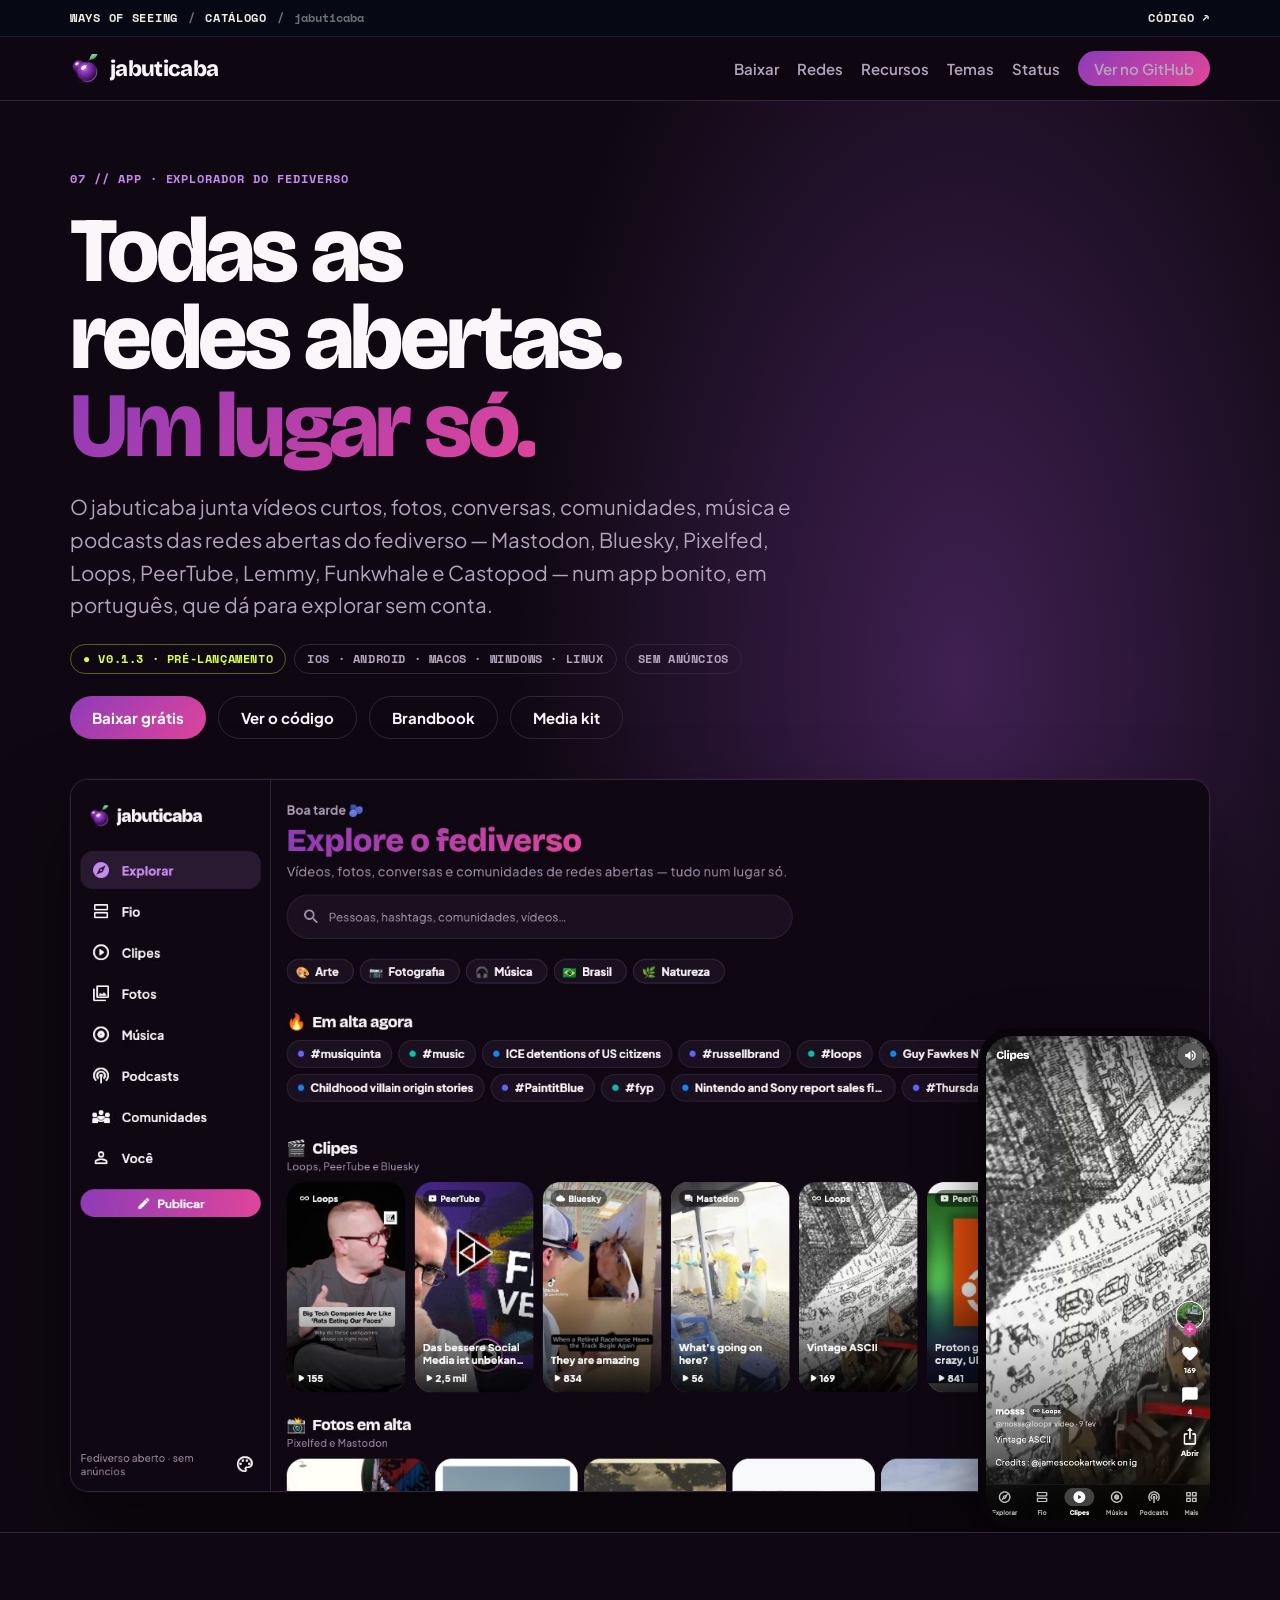
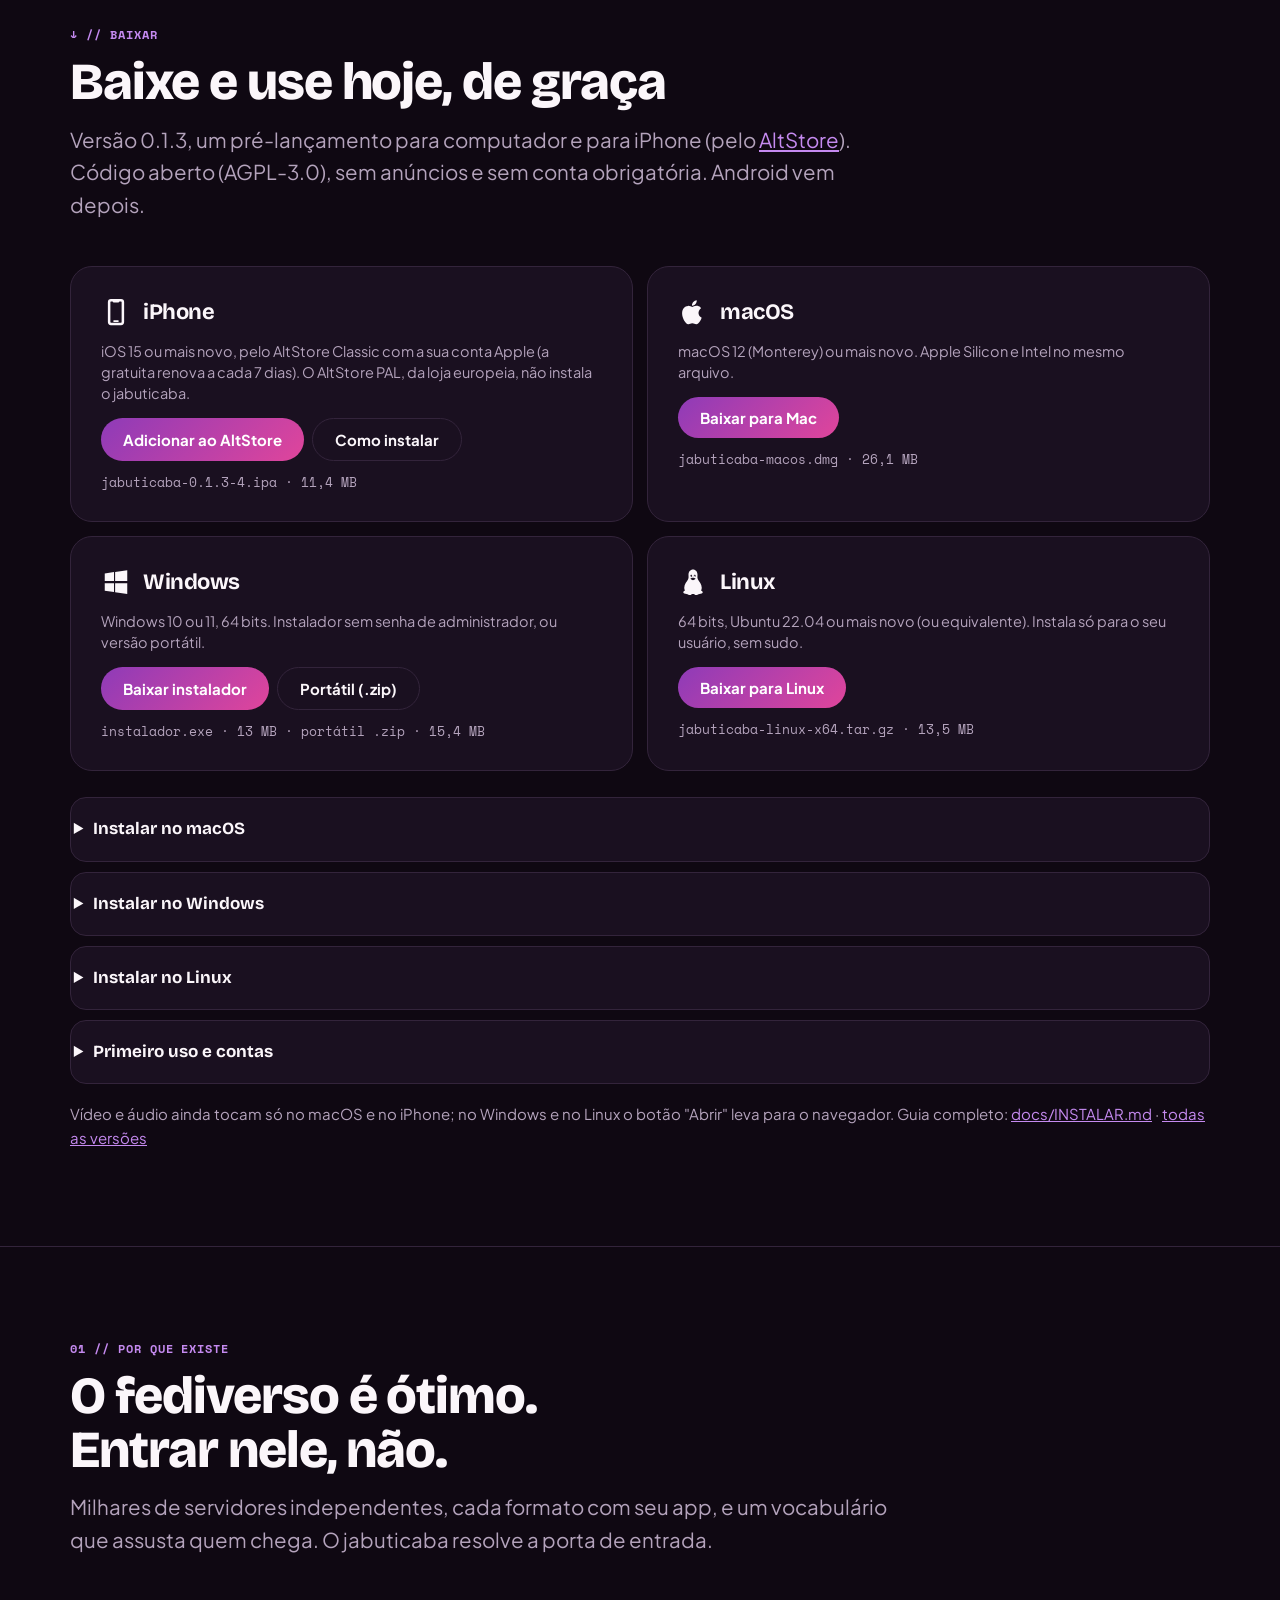
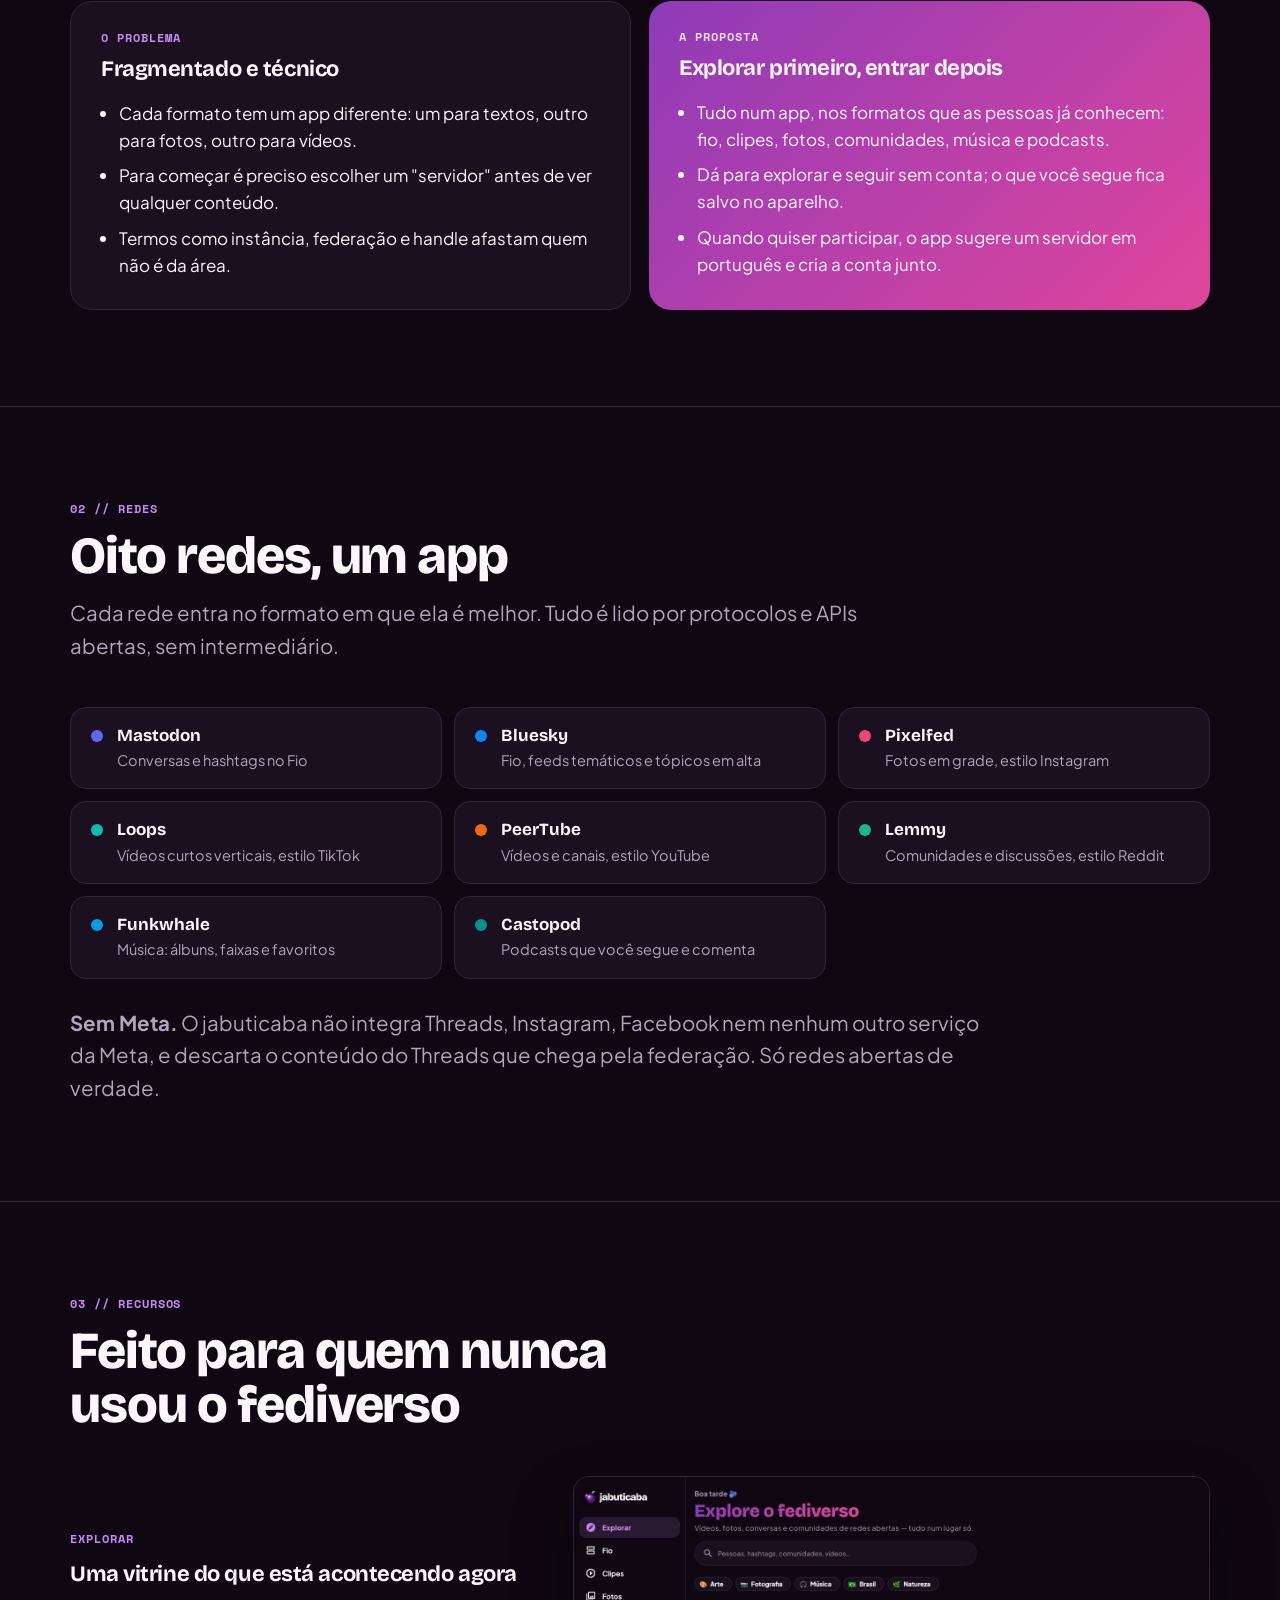
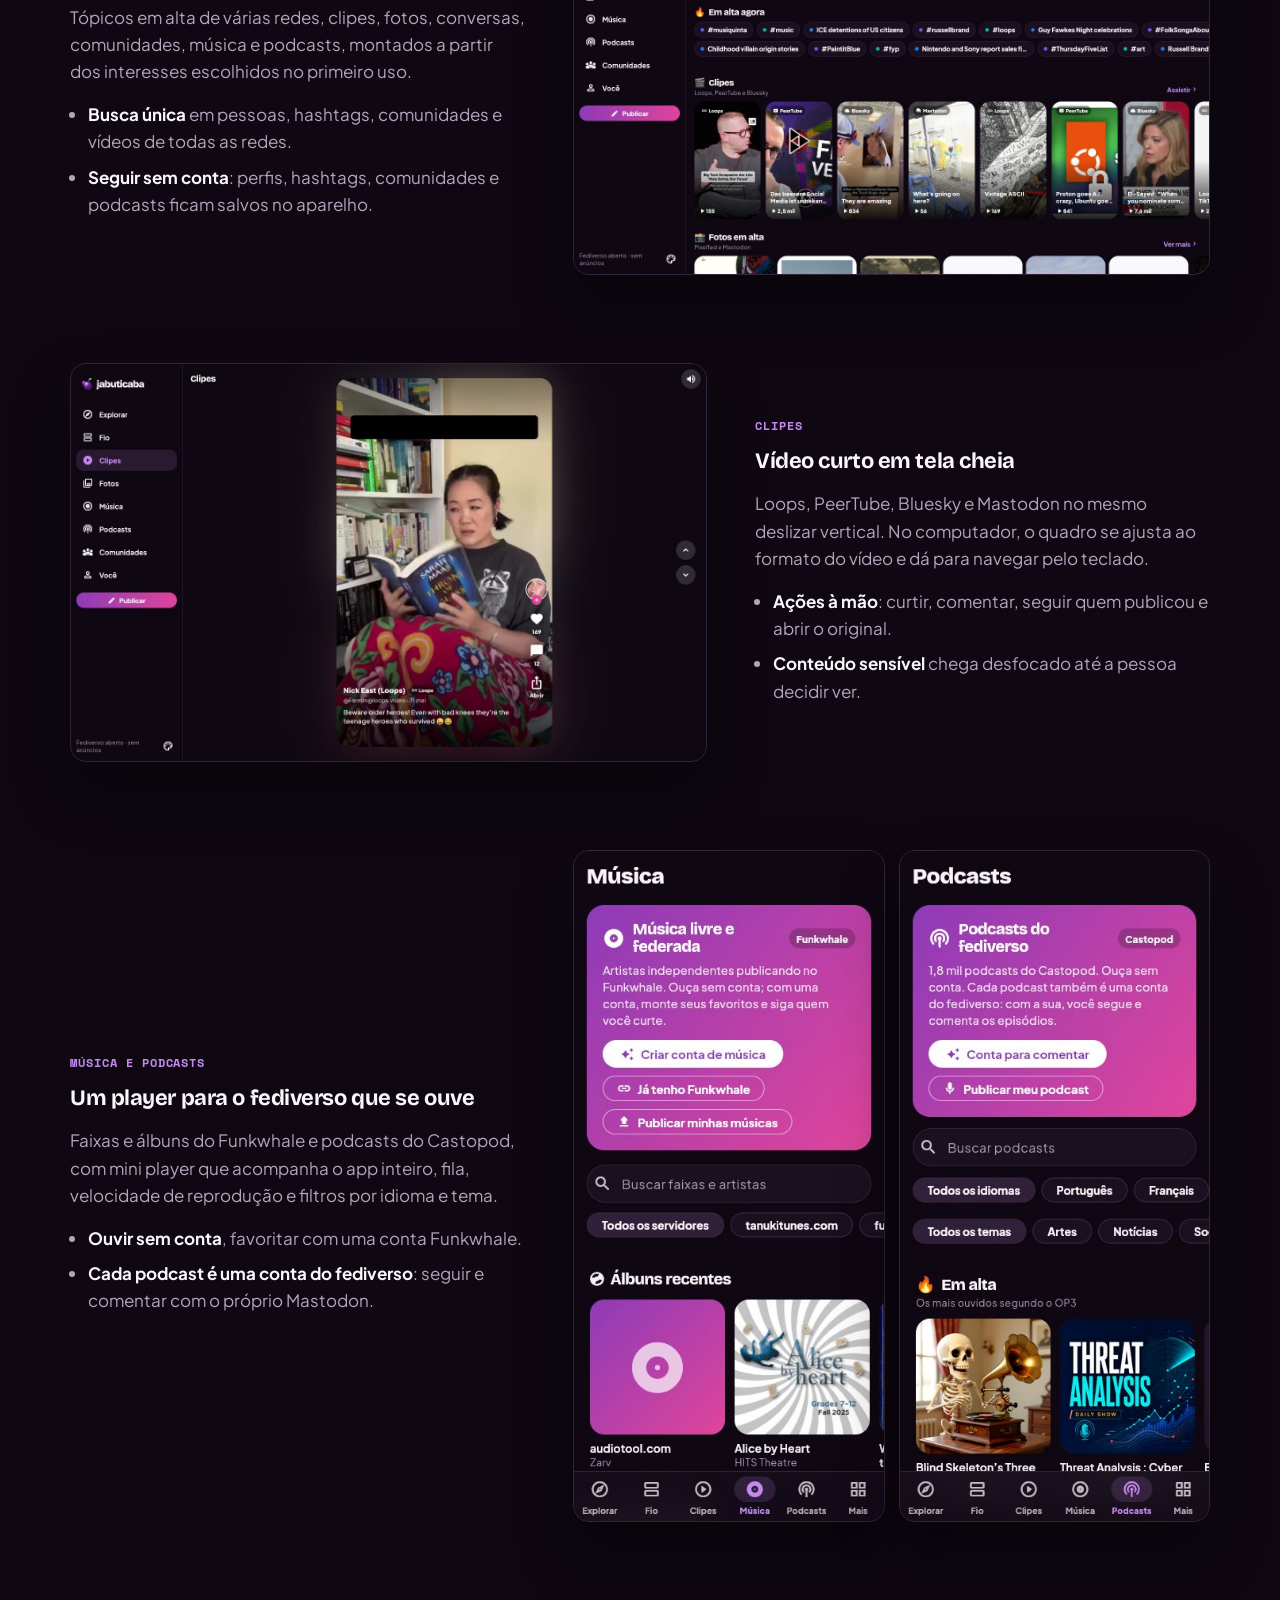
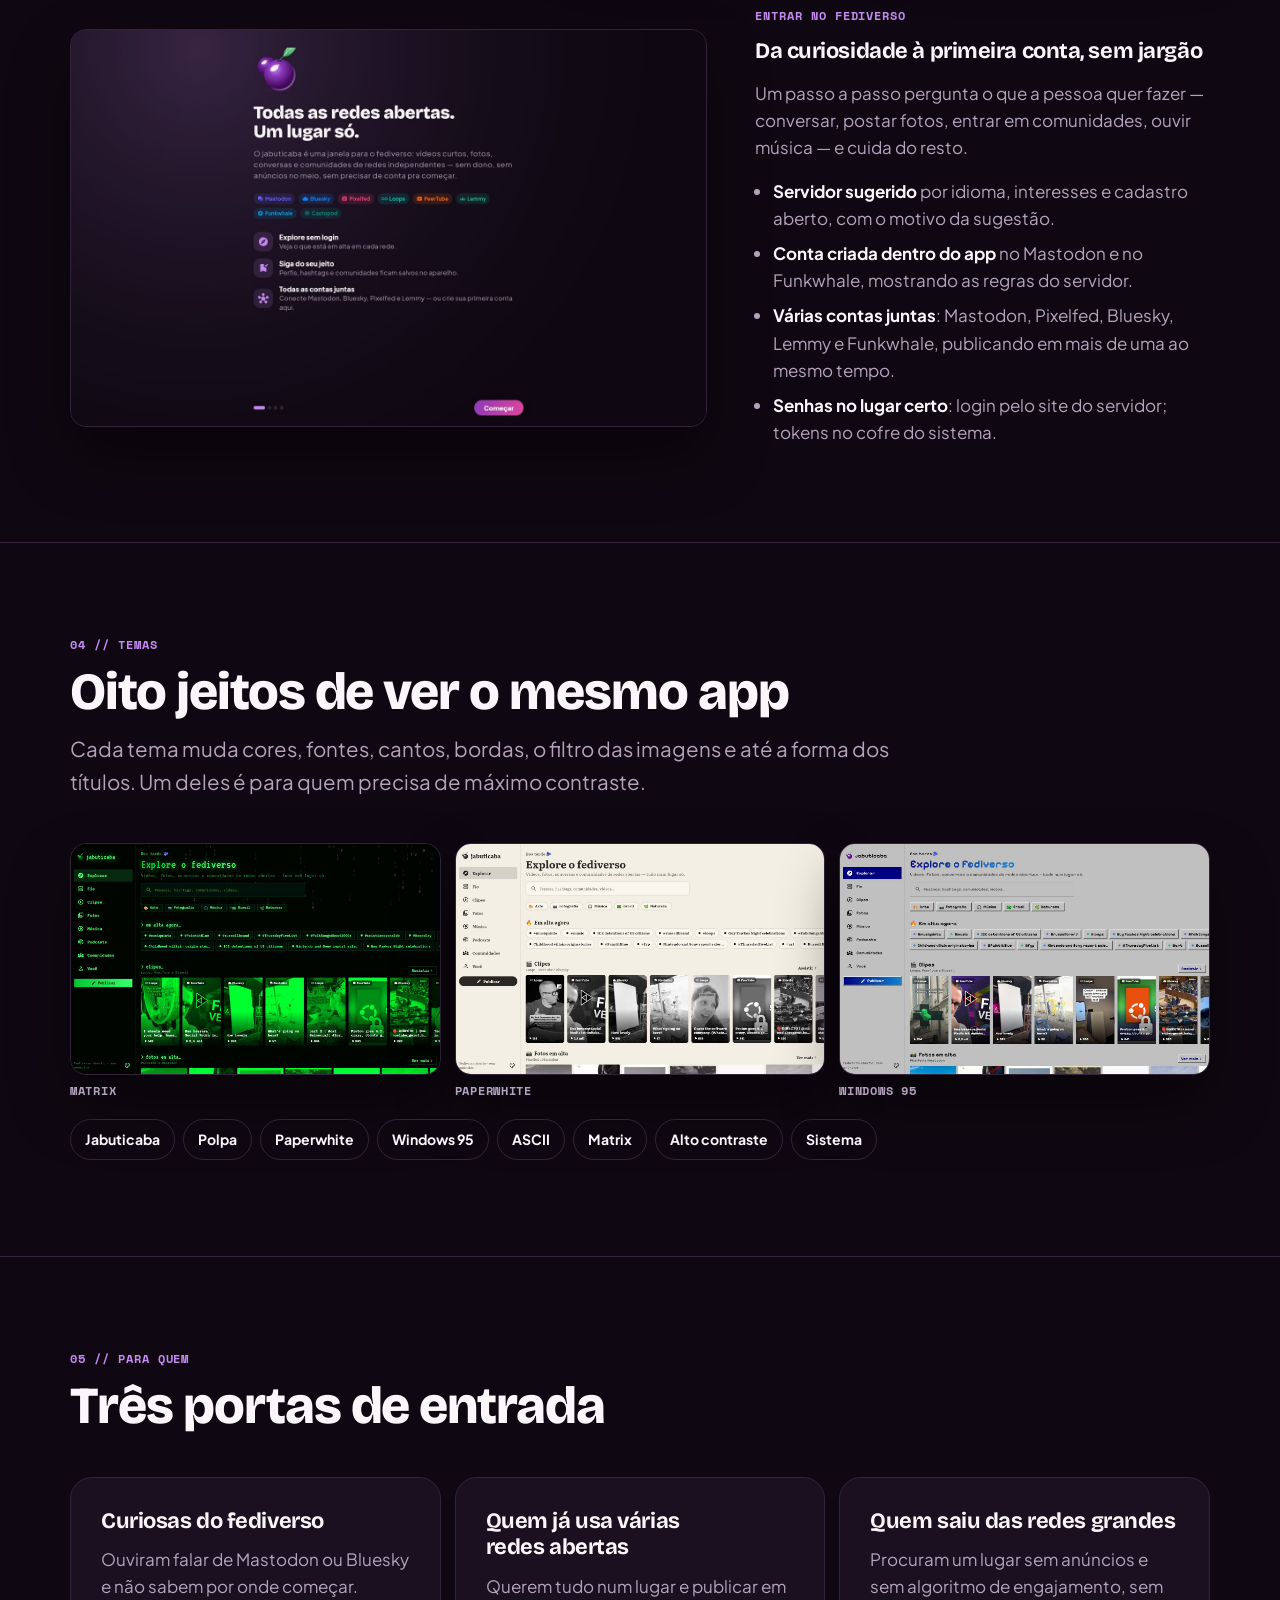
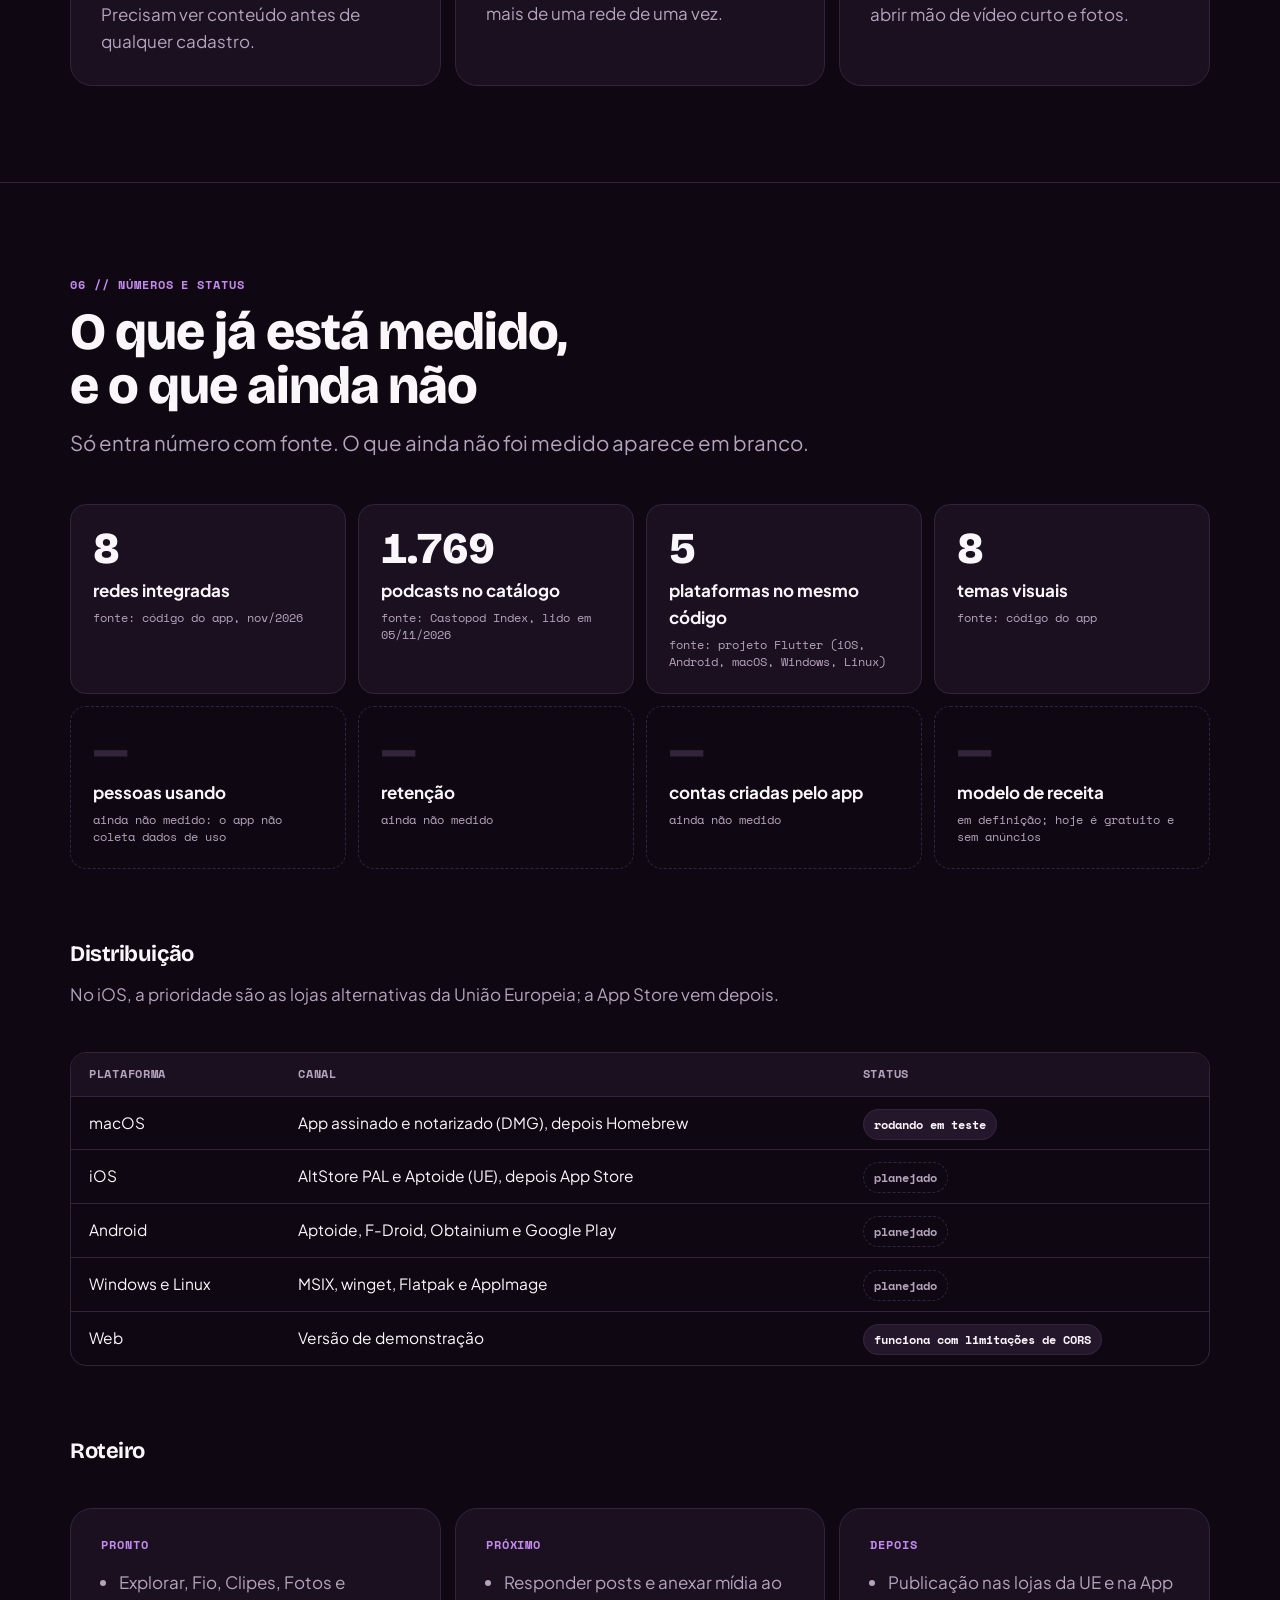
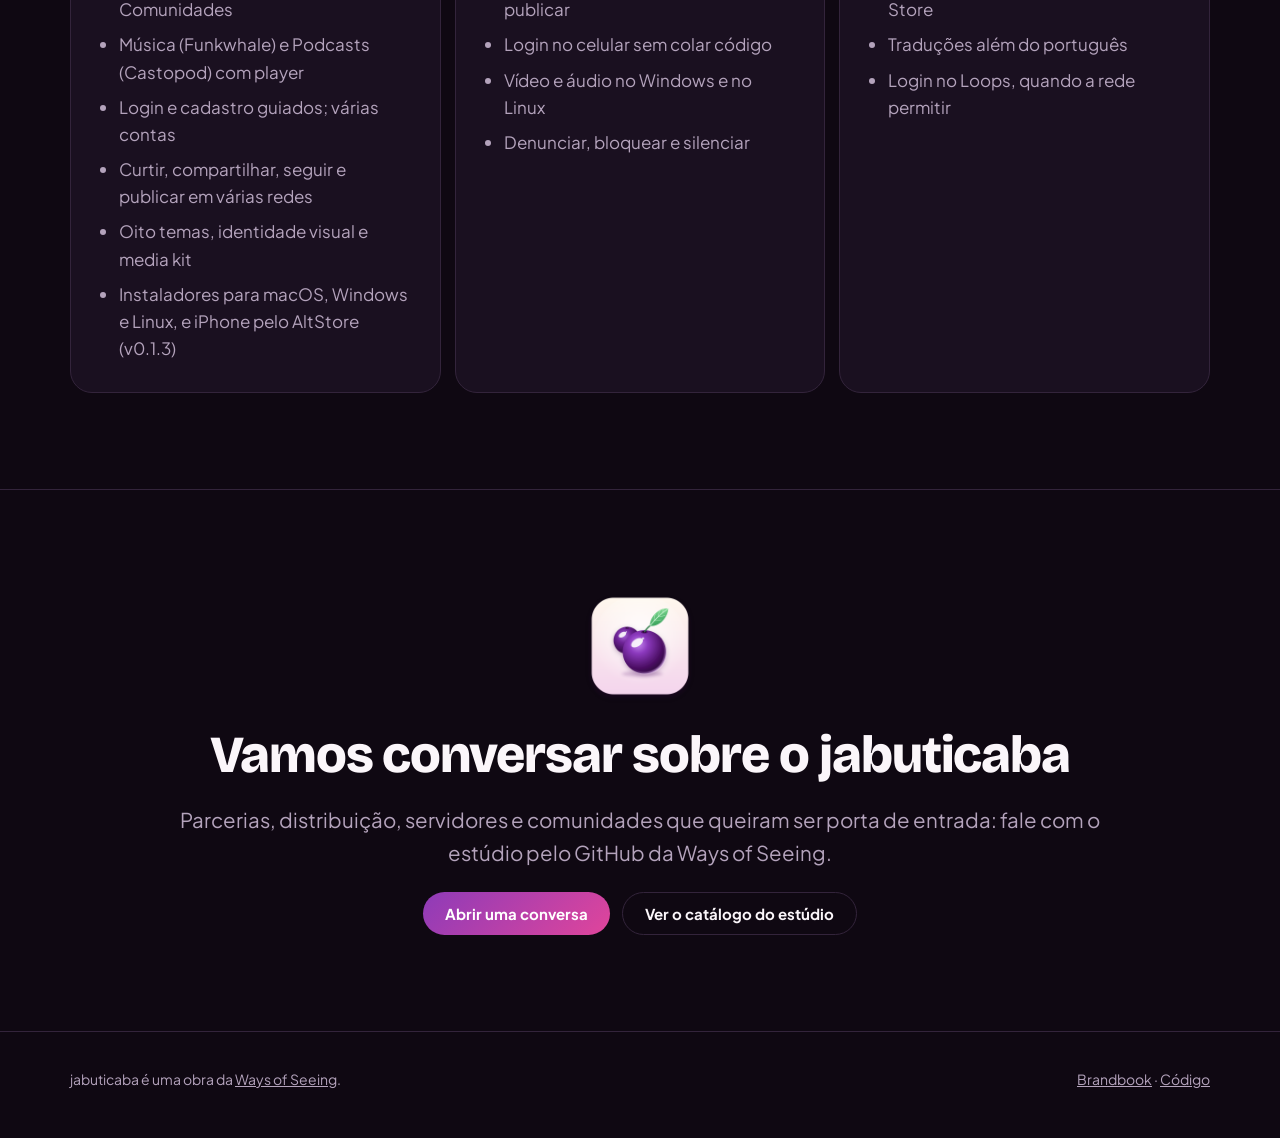
==== commit 4787e171: "release(ios): 0.1.3 on AltStore, the site and the README downloads The v0.1.3 build attached all fiv" ====
--- a/site/index.html
+++ b/site/index.html
@@ -268,7 +268,7 @@
         <h1>Todas as redes abertas. <em>Um lugar só.</em></h1>
         <p class="lead">O jabuticaba junta vídeos curtos, fotos, conversas, comunidades, música e podcasts das redes abertas do fediverso — Mastodon, Bluesky, Pixelfed, Loops, PeerTube, Lemmy, Funkwhale e Castopod — num app bonito, em português, que dá para explorar sem conta.</p>
         <div class="badges">
-          <span class="badge live">● v0.1.2 · pré-lançamento</span>
+          <span class="badge live">● v0.1.3 · pré-lançamento</span>
           <span class="badge">iOS · Android · macOS · Windows · Linux</span>
           <span class="badge">Sem anúncios</span>
         </div>
@@ -292,31 +292,31 @@
         <div class="head">
           <p class="hud">↓ // Baixar</p>
           <h2>Baixe e use hoje, de graça</h2>
-          <p class="lead">Versão 0.1.2, um pré-lançamento para computador e para iPhone (pelo <a href="iphone.html">AltStore</a>). Código aberto (AGPL-3.0), sem anúncios e sem conta obrigatória. Android vem depois.</p>
+          <p class="lead">Versão 0.1.3, um pré-lançamento para computador e para iPhone (pelo <a href="iphone.html">AltStore</a>). Código aberto (AGPL-3.0), sem anúncios e sem conta obrigatória. Android vem depois.</p>
         </div>
         <div class="dl">
           <div class="panel">
             <div class="os"><svg viewBox="0 0 24 24" aria-hidden="true"><path d="M8 1.5h8A2.5 2.5 0 0 1 18.5 4v16a2.5 2.5 0 0 1-2.5 2.5H8A2.5 2.5 0 0 1 5.5 20V4A2.5 2.5 0 0 1 8 1.5zm0 2a.5.5 0 0 0-.5.5v16c0 .28.22.5.5.5h8a.5.5 0 0 0 .5-.5V4a.5.5 0 0 0-.5-.5h-1.3a1 1 0 0 1-1 .8h-3.4a1 1 0 0 1-1-.8H8zm2.5 15h3a.75.75 0 0 1 0 1.5h-3a.75.75 0 0 1 0-1.5z"/></svg><h3>iPhone</h3></div>
             <p class="req">iOS 15 ou mais novo, pelo AltStore Classic com a sua conta Apple (a gratuita renova a cada 7 dias). O AltStore PAL, da loja europeia, não instala o jabuticaba.</p>
             <div class="btns"><a class="btn" href="altstore://source?url=https%3A%2F%2Fways-of-seeing.github.io%2Fjabuticaba%2Faltstore.json">Adicionar ao AltStore</a><a class="btn ghost" href="iphone.html">Como instalar</a></div>
-            <span class="file">jabuticaba-0.1.2-3.ipa · 11,4 MB</span>
+            <span class="file">jabuticaba-0.1.3-4.ipa · 11,4 MB</span>
           </div>
           <div class="panel">
             <div class="os"><svg viewBox="0 0 24 24" aria-hidden="true"><path d="M16.4 12.6c0-2.4 2-3.6 2.1-3.7-1.1-1.7-2.9-1.9-3.5-1.9-1.5-.2-2.9.9-3.7.9-.8 0-1.9-.9-3.2-.8-1.6 0-3.1 1-4 2.4-1.7 3-.4 7.4 1.2 9.8.8 1.2 1.8 2.5 3 2.4 1.2 0 1.7-.8 3.1-.8 1.5 0 1.9.8 3.2.8 1.3 0 2.2-1.2 3-2.4.9-1.4 1.3-2.7 1.3-2.8 0 0-2.5-1-2.5-3.9zM14 5.5c.7-.8 1.1-1.9 1-3-1 0-2.1.7-2.8 1.5-.6.7-1.2 1.8-1 2.9 1 .1 2.1-.6 2.8-1.4z"/></svg><h3>macOS</h3></div>
             <p class="req">macOS 12 (Monterey) ou mais novo. Apple Silicon e Intel no mesmo arquivo.</p>
-            <div class="btns"><a class="btn" href="https://github.com/Ways-of-Seeing/jabuticaba/releases/download/v0.1.2/jabuticaba-macos.dmg">Baixar para Mac</a></div>
+            <div class="btns"><a class="btn" href="https://github.com/Ways-of-Seeing/jabuticaba/releases/download/v0.1.3/jabuticaba-macos.dmg">Baixar para Mac</a></div>
             <span class="file">jabuticaba-macos.dmg · 26,1 MB</span>
           </div>
           <div class="panel">
             <div class="os"><svg viewBox="0 0 24 24" aria-hidden="true"><path d="M3 5.1 10.4 4v7.2H3zm0 13.8 7.4 1.1v-7.1H3zM11.3 3.9 21 2.5v8.7h-9.7zm0 16.2 9.7 1.4v-8.6h-9.7z"/></svg><h3>Windows</h3></div>
             <p class="req">Windows 10 ou 11, 64 bits. Instalador sem senha de administrador, ou versão portátil.</p>
-            <div class="btns"><a class="btn" href="https://github.com/Ways-of-Seeing/jabuticaba/releases/download/v0.1.2/jabuticaba-windows-instalador.exe">Baixar instalador</a><a class="btn ghost" href="https://github.com/Ways-of-Seeing/jabuticaba/releases/download/v0.1.2/jabuticaba-windows-x64.zip">Portátil (.zip)</a></div>
+            <div class="btns"><a class="btn" href="https://github.com/Ways-of-Seeing/jabuticaba/releases/download/v0.1.3/jabuticaba-windows-instalador.exe">Baixar instalador</a><a class="btn ghost" href="https://github.com/Ways-of-Seeing/jabuticaba/releases/download/v0.1.3/jabuticaba-windows-x64.zip">Portátil (.zip)</a></div>
             <span class="file">instalador.exe · 13 MB · portátil .zip · 15,4 MB</span>
           </div>
           <div class="panel">
             <div class="os"><svg viewBox="0 0 24 24" aria-hidden="true"><path d="M12 2c-2.2 0-3.6 1.8-3.6 4.4 0 1.3.3 2.2-.4 3.6-.9 1.6-3 3.9-3 6.6 0 .8.2 1.5.6 2.1-.6.4-1.4.6-1.4 1.4 0 1 1.4 1.1 2.6 1.4 1.2.3 1.9.9 2.8.9.8 0 1.2-.5 1.6-.8h1.6c.4.3.8.8 1.6.8.9 0 1.6-.6 2.8-.9 1.2-.3 2.6-.4 2.6-1.4 0-.8-.8-1-1.4-1.4.4-.6.6-1.3.6-2.1 0-2.7-2.1-5-3-6.6-.7-1.4-.4-2.3-.4-3.6C15.6 3.8 14.2 2 12 2zm-1.4 4.2c.4 0 .7.5.7 1.1 0 .3-.1.6-.2.8l-.5-.2c.1-.1.1-.3.1-.5 0-.3-.1-.5-.2-.5s-.2.2-.2.5v.2l-.4-.2v-.1c0-.6.3-1.1.7-1.1zm2.8 0c.4 0 .8.5.8 1.1v.3l-.5.1v-.4c0-.3-.1-.6-.3-.6-.1 0-.3.3-.3.6v.2l-.4.1-.1-.3c0-.6.4-1.1.8-1.1zM12 8.5c.6 0 1.6.4 1.9.6.2.1.2.3 0 .5-.6.5-1.2.9-1.9.9s-1.3-.4-1.9-.9c-.2-.2-.2-.4 0-.5.3-.2 1.3-.6 1.9-.6z"/></svg><h3>Linux</h3></div>
             <p class="req">64 bits, Ubuntu 22.04 ou mais novo (ou equivalente). Instala só para o seu usuário, sem sudo.</p>
-            <div class="btns"><a class="btn" href="https://github.com/Ways-of-Seeing/jabuticaba/releases/download/v0.1.2/jabuticaba-linux-x64.tar.gz">Baixar para Linux</a></div>
+            <div class="btns"><a class="btn" href="https://github.com/Ways-of-Seeing/jabuticaba/releases/download/v0.1.3/jabuticaba-linux-x64.tar.gz">Baixar para Linux</a></div>
             <span class="file">jabuticaba-linux-x64.tar.gz · 13,5 MB</span>
           </div>
         </div>
@@ -560,7 +560,7 @@
               <li>Login e cadastro guiados; várias contas</li>
               <li>Curtir, compartilhar, seguir e publicar em várias redes</li>
               <li>Oito temas, identidade visual e media kit</li>
-              <li>Instaladores para macOS, Windows e Linux, e iPhone pelo AltStore (v0.1.2)</li>
+              <li>Instaladores para macOS, Windows e Linux, e iPhone pelo AltStore (v0.1.3)</li>
             </ul>
           </div>
           <div class="panel">
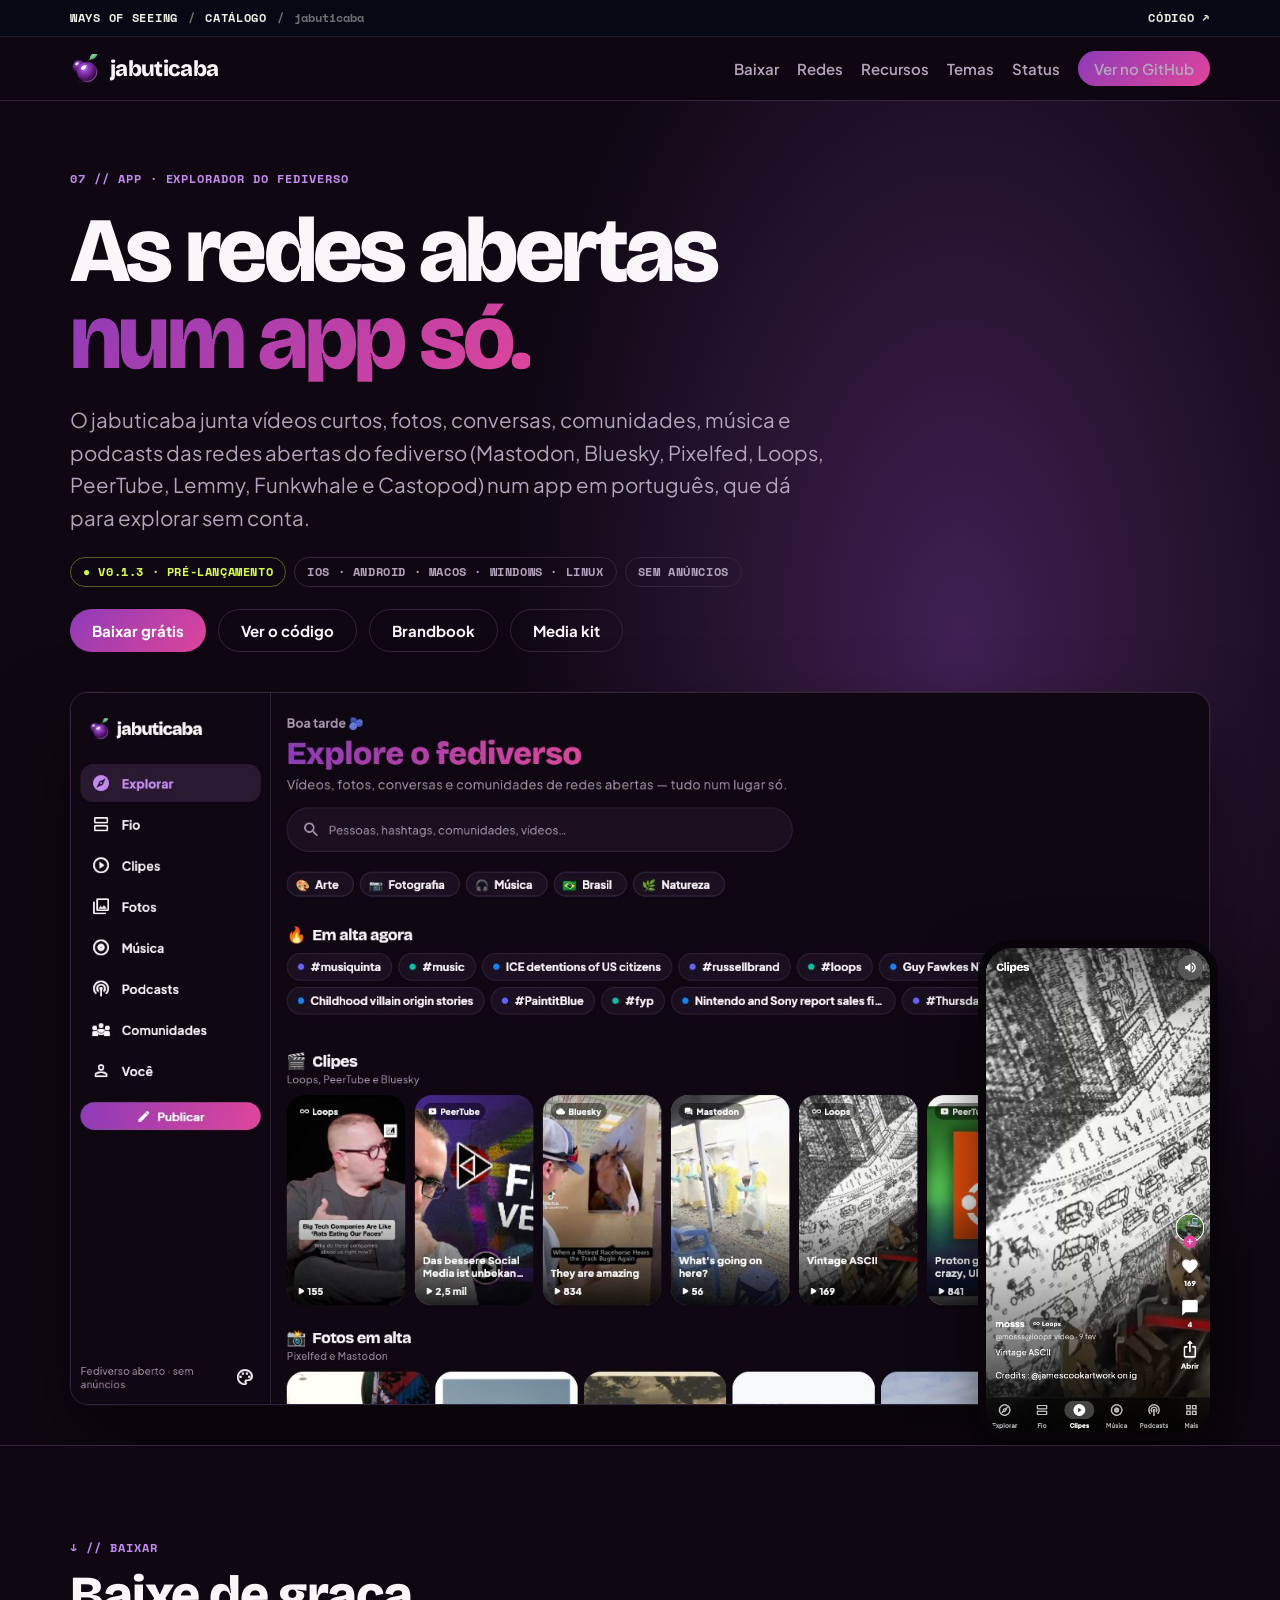
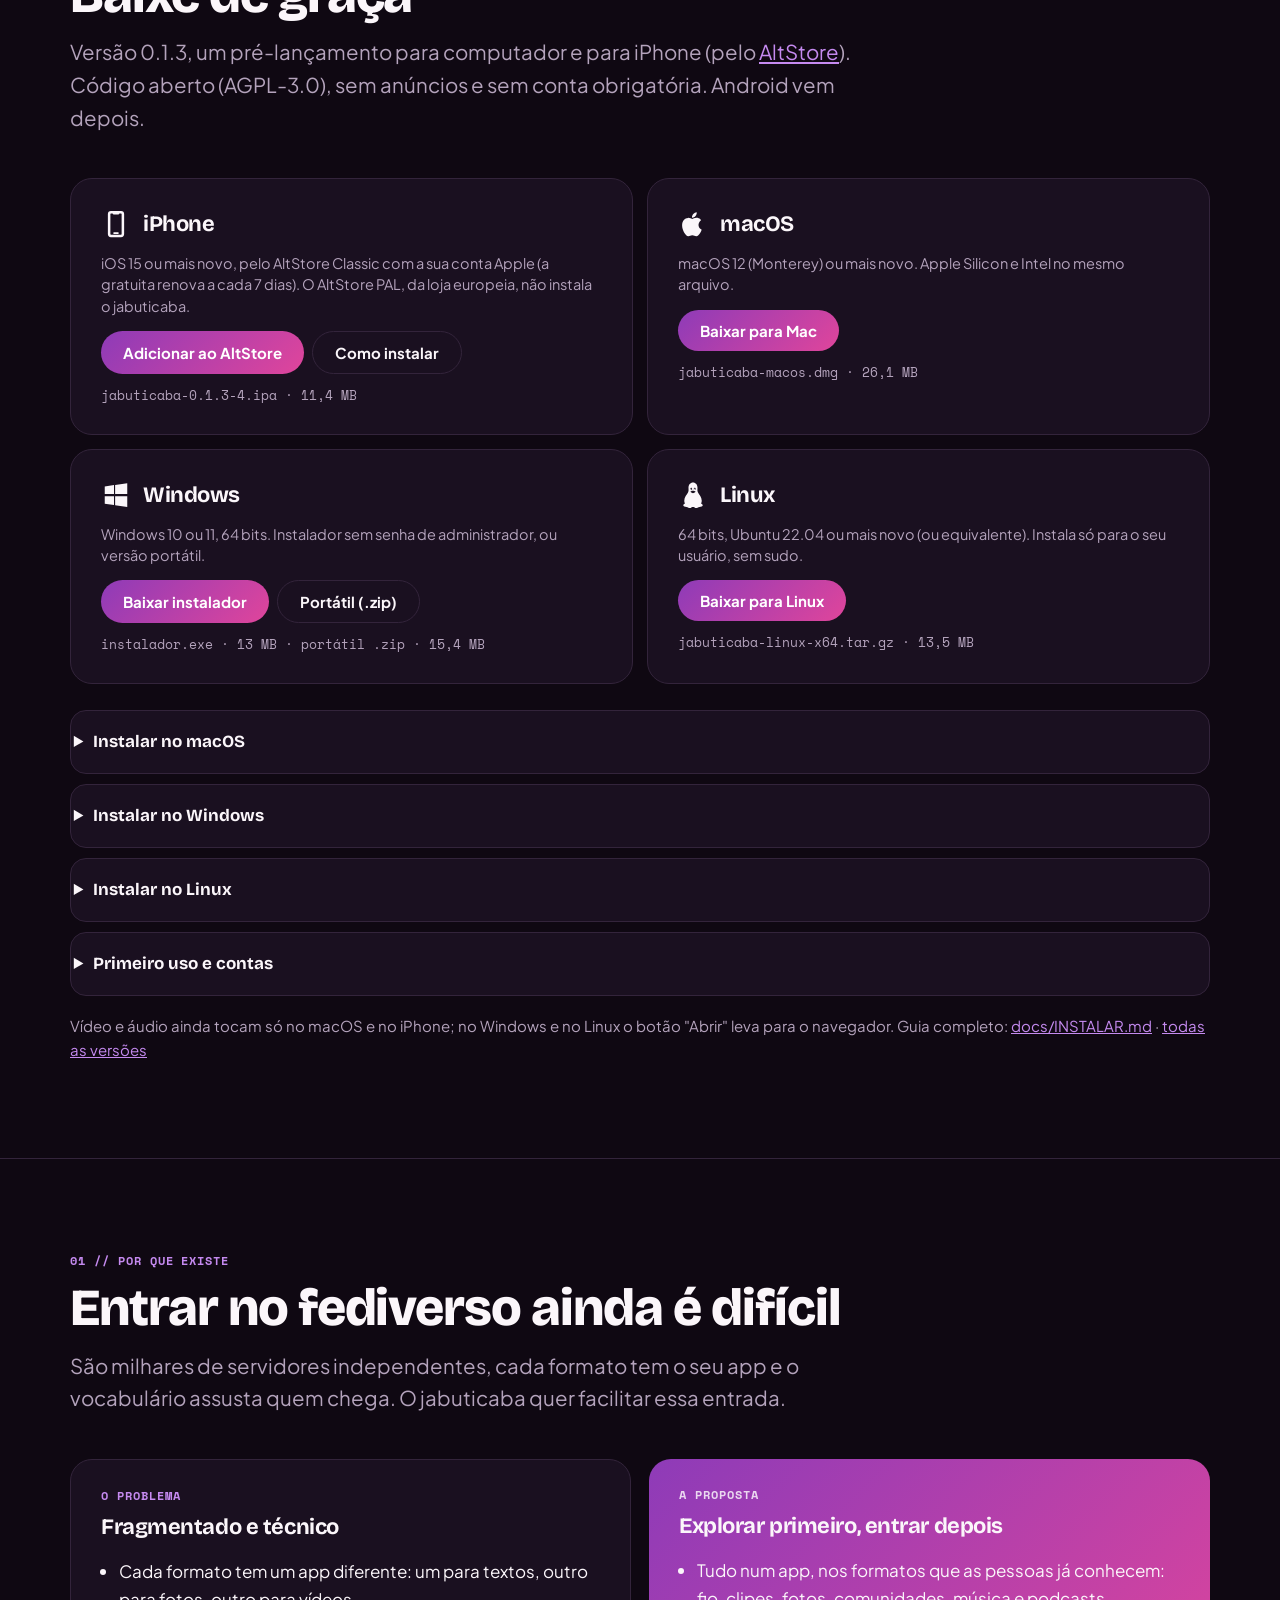
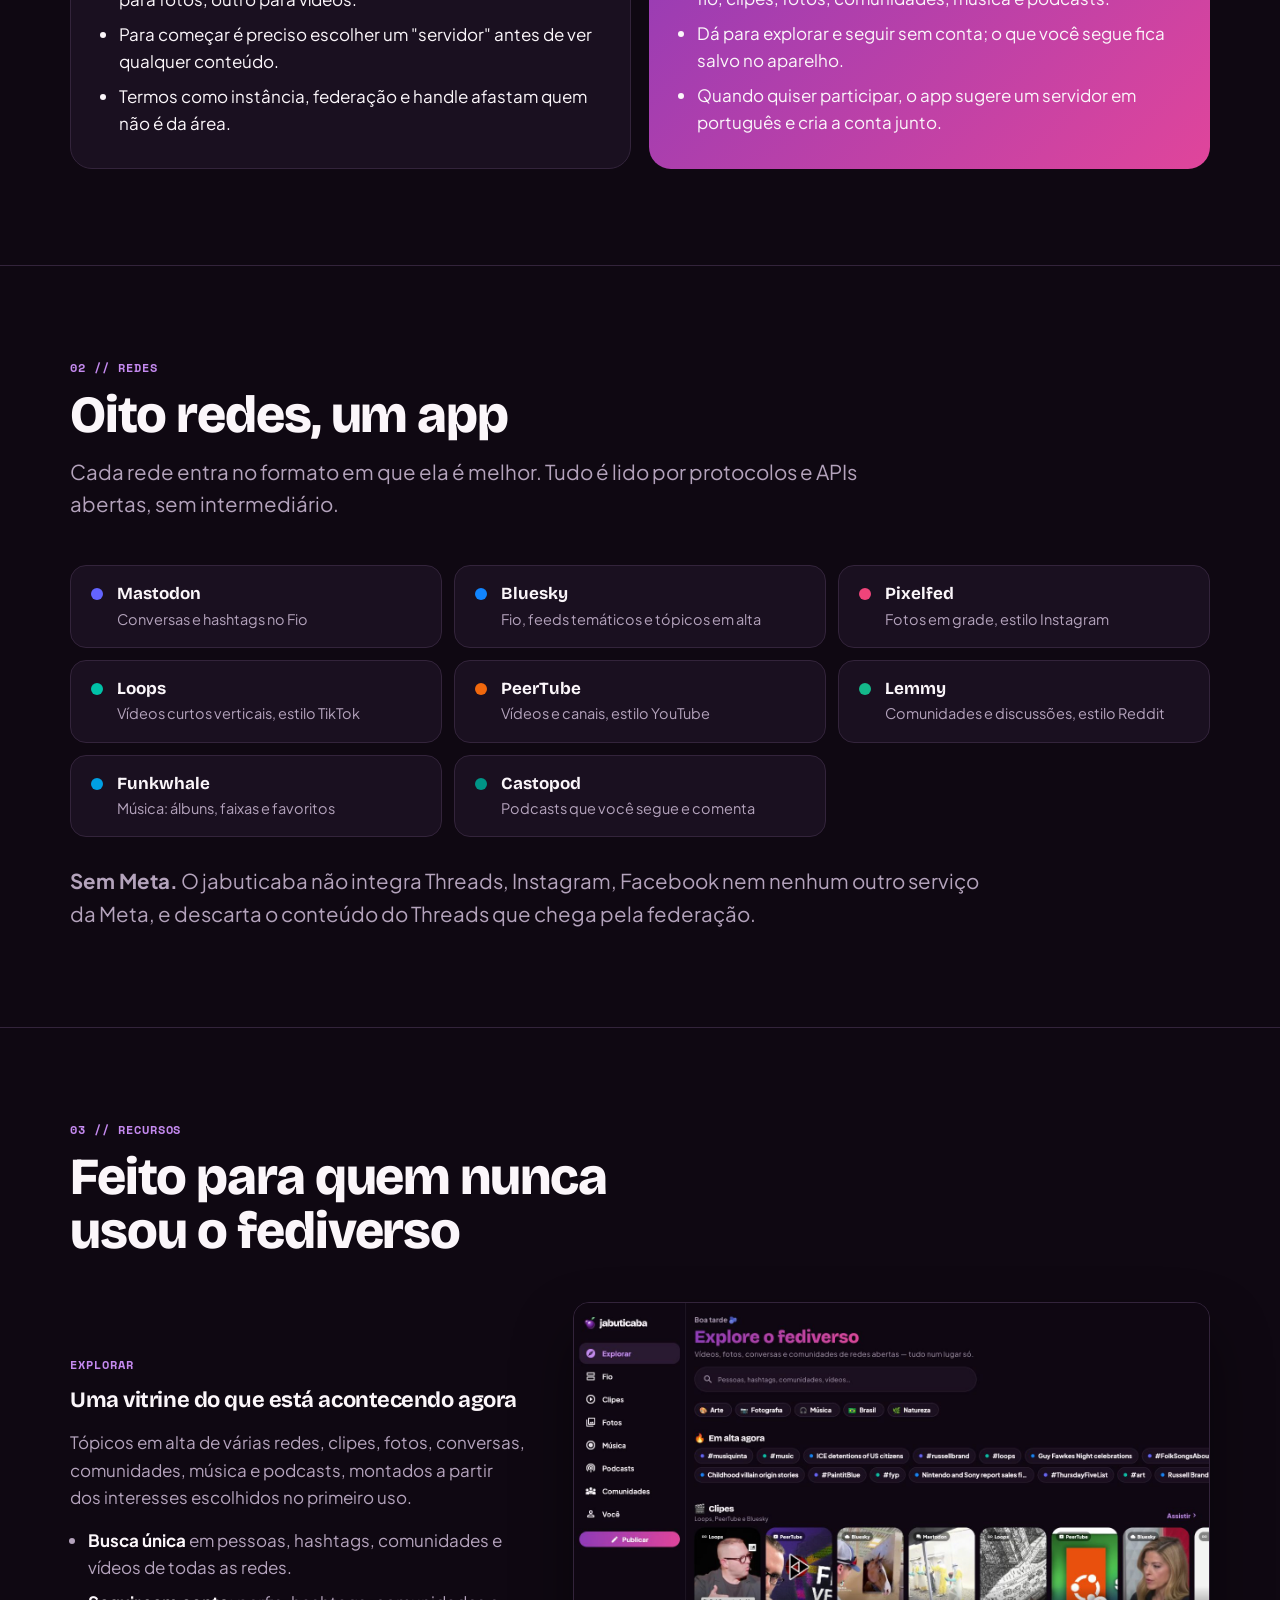
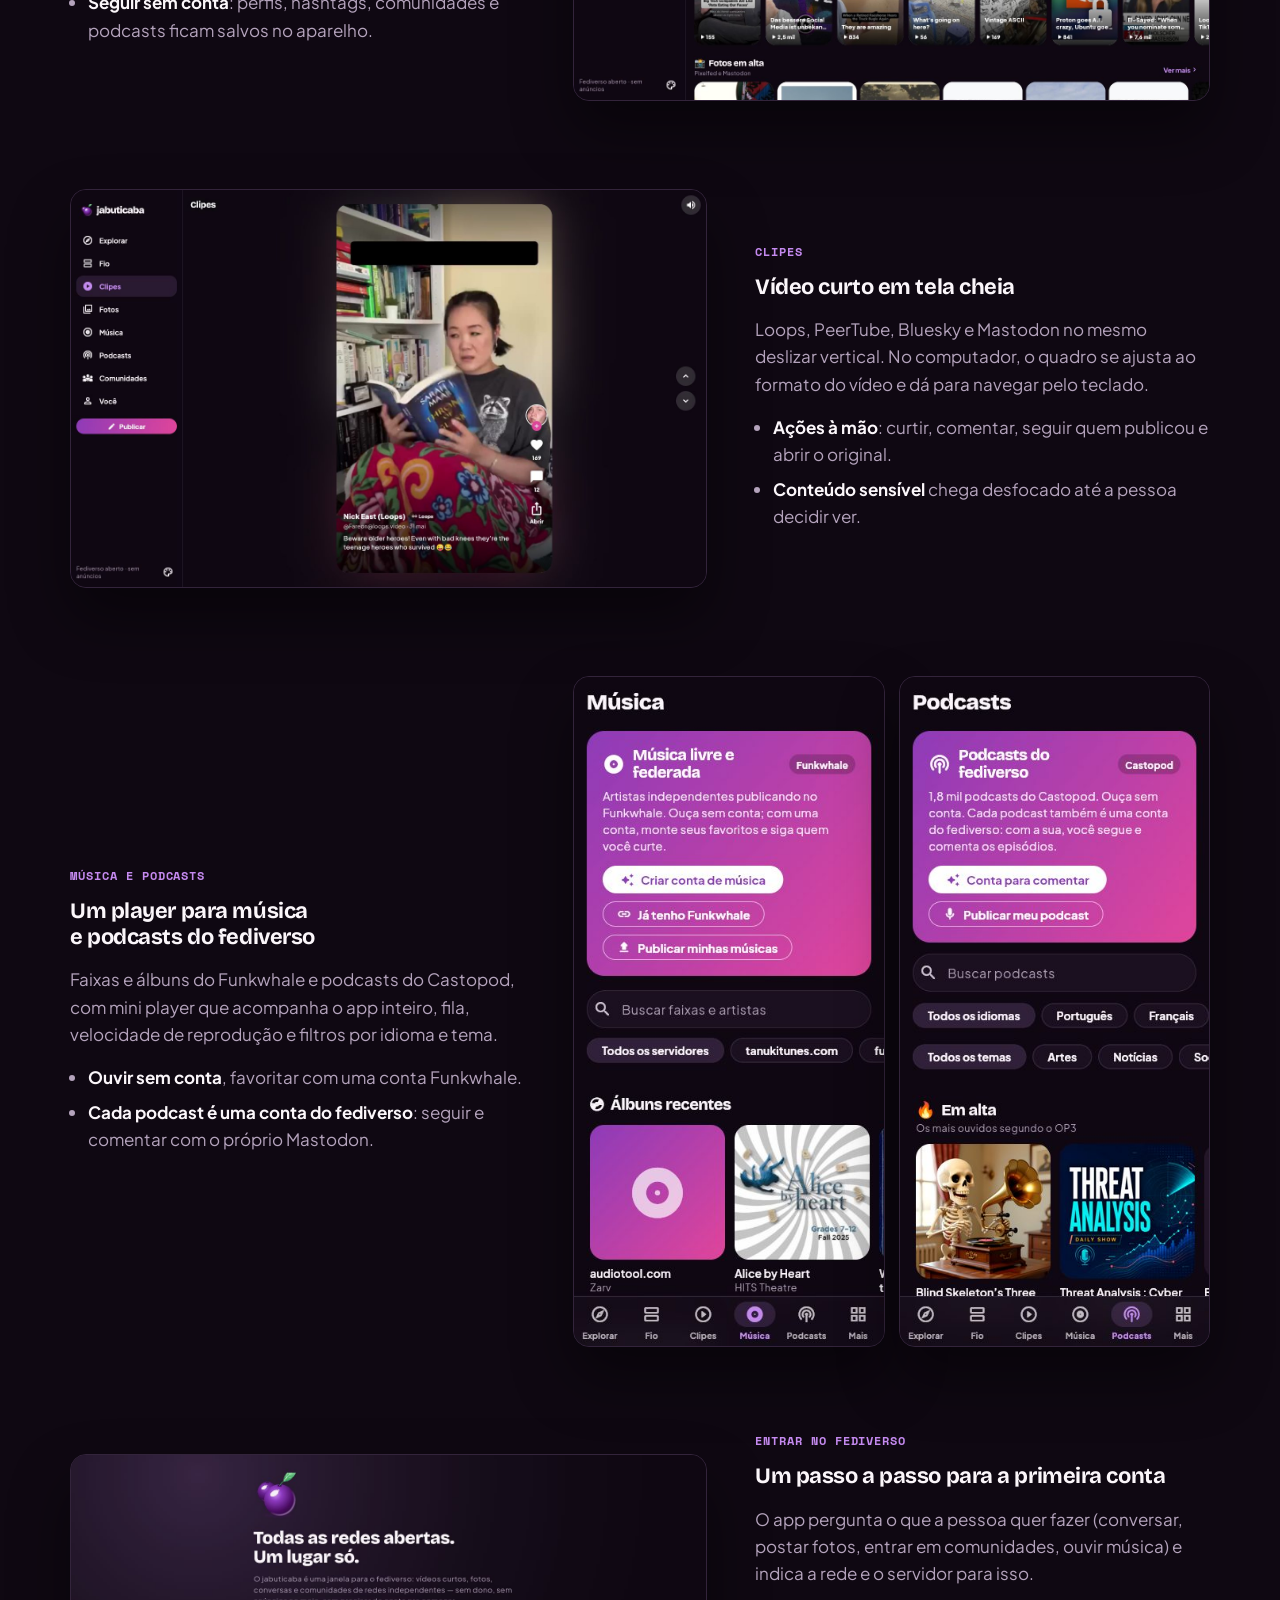
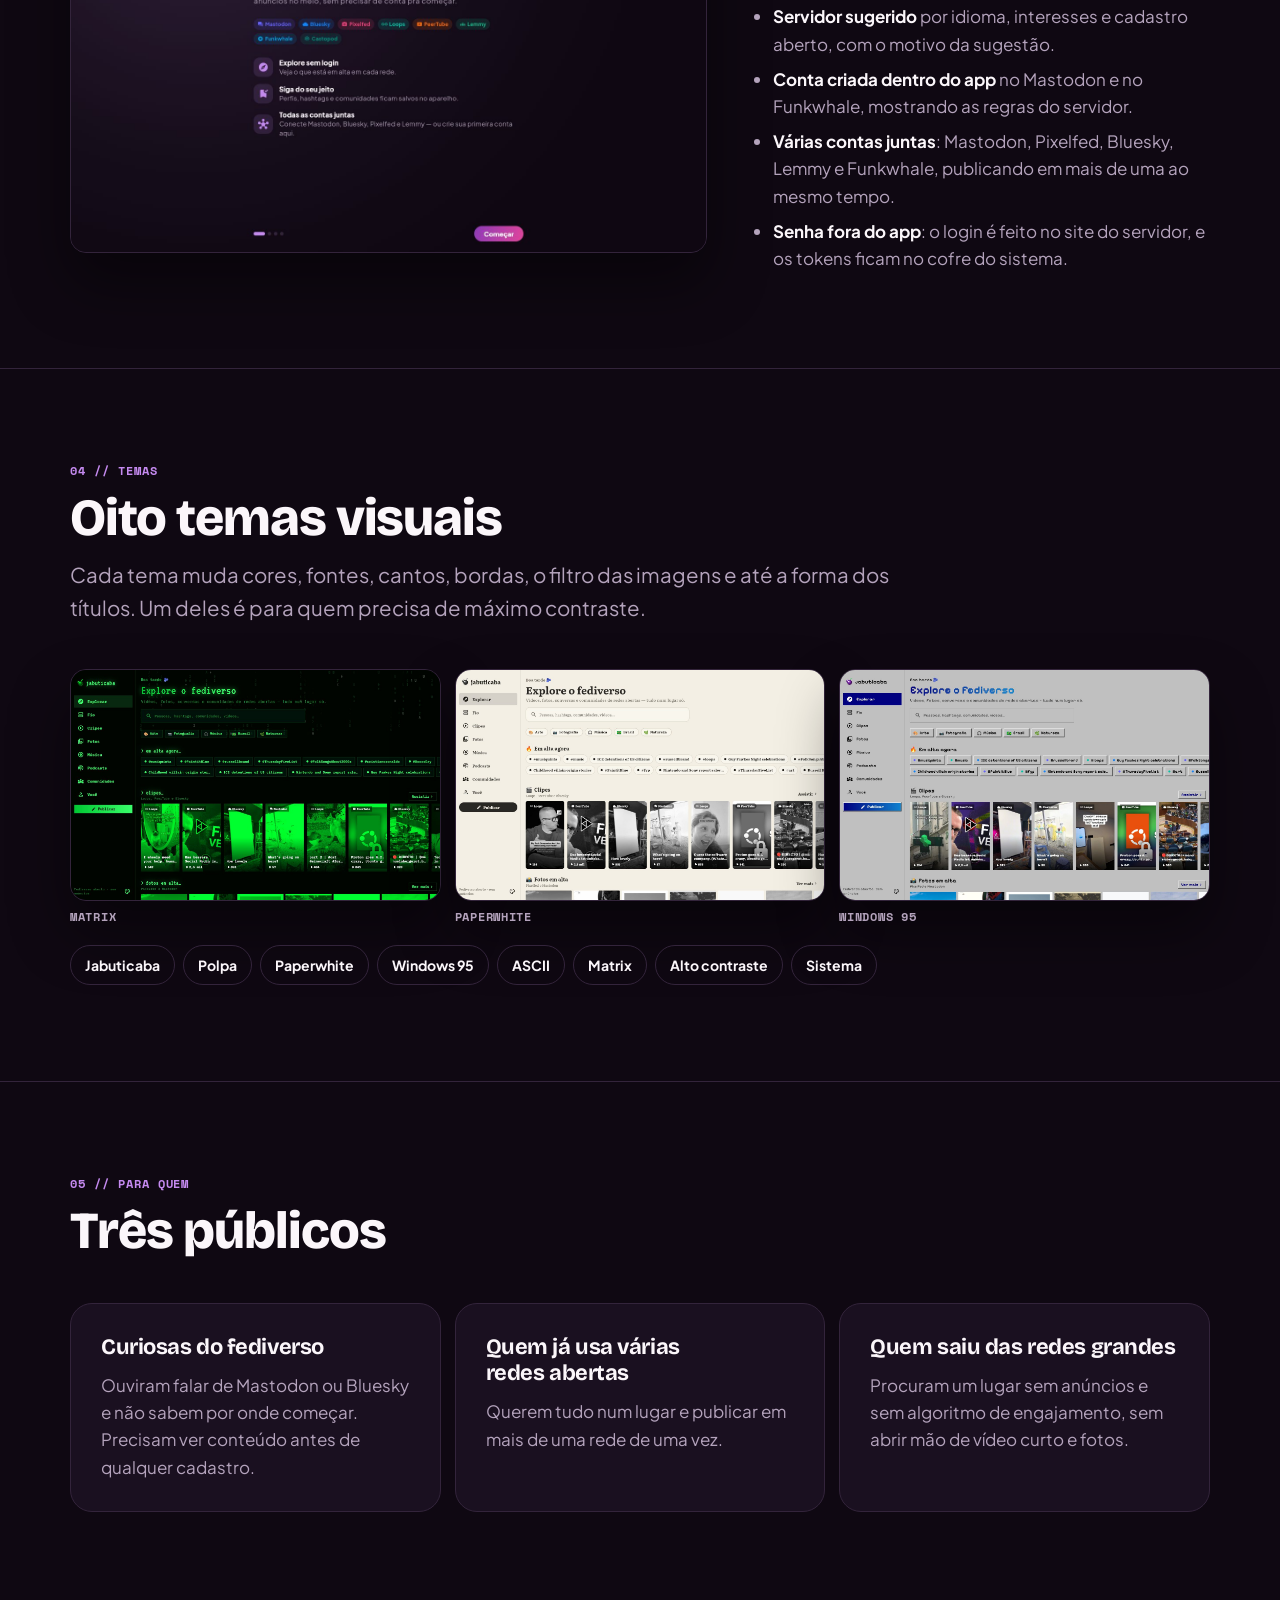
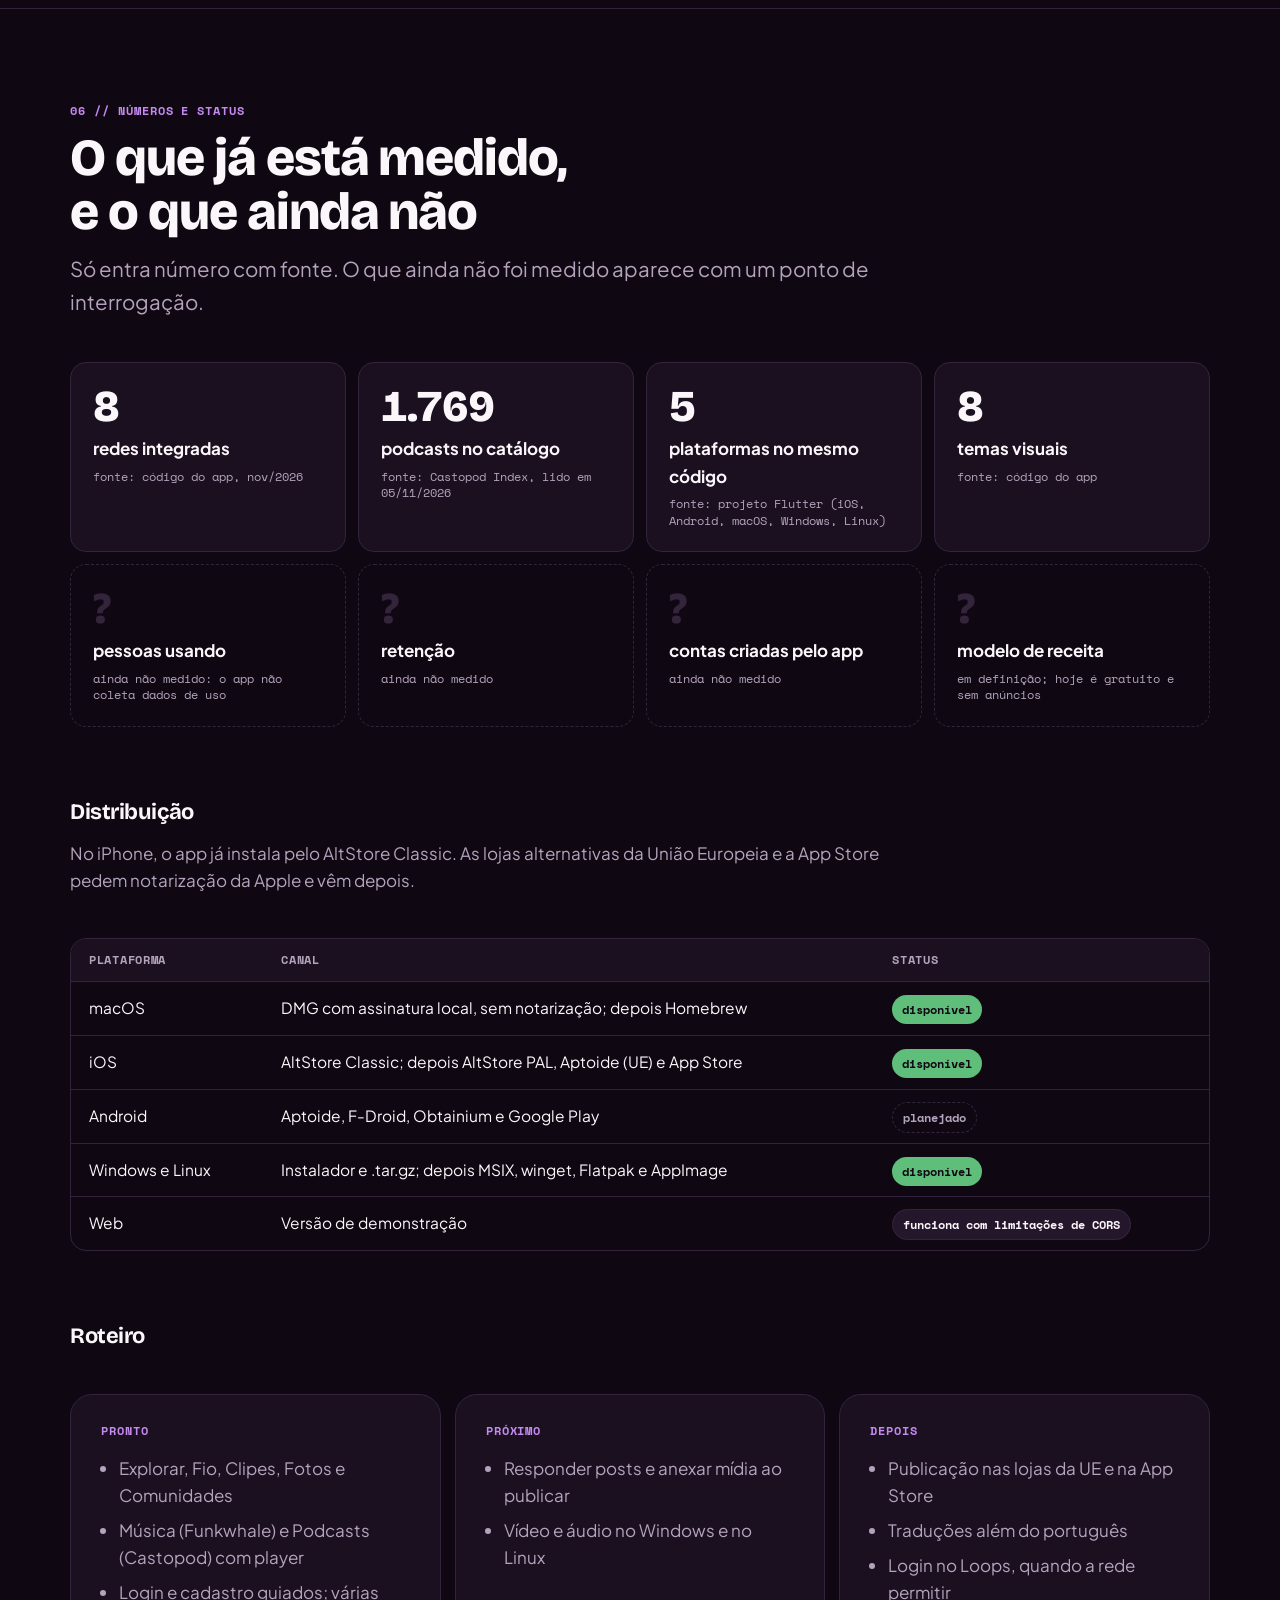
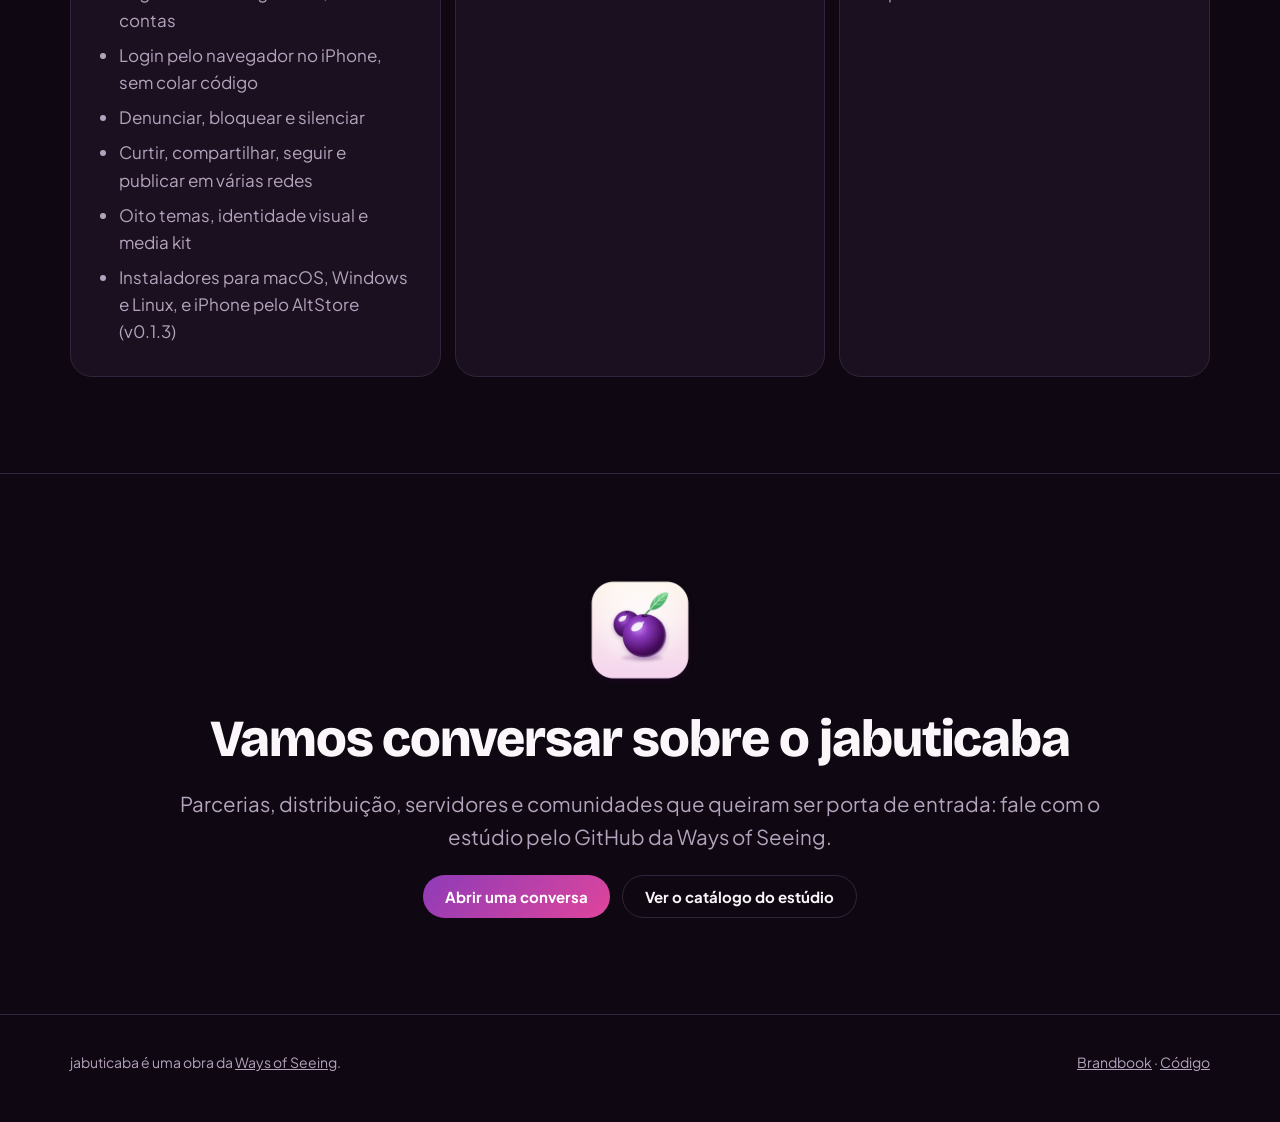
==== commit 4b4736dd: "docs(site): plain copy and current facts on the site and README Drops the em dashes and stock phrasi" ====
--- a/site/index.html
+++ b/site/index.html
@@ -3,12 +3,12 @@
 <head>
   <meta charset="UTF-8">
   <meta name="viewport" content="width=device-width, initial-scale=1.0, viewport-fit=cover">
-  <title>jabuticaba — Ways of Seeing</title>
-  <meta name="description" content="jabuticaba: todas as redes abertas do fediverso num app só. Vídeos curtos, fotos, conversas, comunidades, música e podcasts — para explorar sem conta e entrar sem medo.">
+  <title>jabuticaba · Ways of Seeing</title>
+  <meta name="description" content="jabuticaba: as redes abertas do fediverso num app só. Vídeos curtos, fotos, conversas, comunidades, música e podcasts, para explorar sem conta.">
 
   <meta property="og:type" content="website">
   <meta property="og:url" content="https://ways-of-seeing.github.io/jabuticaba/">
-  <meta property="og:title" content="jabuticaba — Todas as redes abertas. Um lugar só.">
+  <meta property="og:title" content="jabuticaba: as redes abertas num app só">
   <meta property="og:description" content="Mastodon, Bluesky, Pixelfed, Loops, PeerTube, Lemmy, Funkwhale e Castopod num app só, para iOS, Android, macOS, Windows e Linux. Sem anúncios e sem nada da Meta.">
   <meta property="og:image" content="https://ways-of-seeing.github.io/jabuticaba/img/og.png">
   <meta property="og:image:width" content="1200">
@@ -265,8 +265,8 @@
     <div class="wrap">
       <div class="copy">
         <p class="hud">07 // App · Explorador do fediverso</p>
-        <h1>Todas as redes abertas. <em>Um lugar só.</em></h1>
-        <p class="lead">O jabuticaba junta vídeos curtos, fotos, conversas, comunidades, música e podcasts das redes abertas do fediverso — Mastodon, Bluesky, Pixelfed, Loops, PeerTube, Lemmy, Funkwhale e Castopod — num app bonito, em português, que dá para explorar sem conta.</p>
+        <h1>As redes abertas <em>num app só.</em></h1>
+        <p class="lead">O jabuticaba junta vídeos curtos, fotos, conversas, comunidades, música e podcasts das redes abertas do fediverso (Mastodon, Bluesky, Pixelfed, Loops, PeerTube, Lemmy, Funkwhale e Castopod) num app em português, que dá para explorar sem conta.</p>
         <div class="badges">
           <span class="badge live">● v0.1.3 · pré-lançamento</span>
           <span class="badge">iOS · Android · macOS · Windows · Linux</span>
@@ -291,7 +291,7 @@
       <div class="wrap">
         <div class="head">
           <p class="hud">↓ // Baixar</p>
-          <h2>Baixe e use hoje, de graça</h2>
+          <h2>Baixe de graça</h2>
           <p class="lead">Versão 0.1.3, um pré-lançamento para computador e para iPhone (pelo <a href="iphone.html">AltStore</a>). Código aberto (AGPL-3.0), sem anúncios e sem conta obrigatória. Android vem depois.</p>
         </div>
         <div class="dl">
@@ -369,8 +369,8 @@
       <div class="wrap">
         <div class="head">
           <p class="hud">01 // Por que existe</p>
-          <h2>O fediverso é ótimo. Entrar nele, não.</h2>
-          <p class="lead">Milhares de servidores independentes, cada formato com seu app, e um vocabulário que assusta quem chega. O jabuticaba resolve a porta de entrada.</p>
+          <h2>Entrar no fediverso ainda é difícil</h2>
+          <p class="lead">São milhares de servidores independentes, cada formato tem o seu app e o vocabulário assusta quem chega. O jabuticaba quer facilitar essa entrada.</p>
         </div>
         <div class="split">
           <div class="panel">
@@ -412,7 +412,7 @@
           <div class="net"><i style="background:#009FE3"></i><b>Funkwhale</b><span>Música: álbuns, faixas e favoritos</span></div>
           <div class="net"><i style="background:#009486"></i><b>Castopod</b><span>Podcasts que você segue e comenta</span></div>
         </div>
-        <p class="lead" style="margin-top:28px"><b>Sem Meta.</b> O jabuticaba não integra Threads, Instagram, Facebook nem nenhum outro serviço da Meta, e descarta o conteúdo do Threads que chega pela federação. Só redes abertas de verdade.</p>
+        <p class="lead" style="margin-top:28px"><b>Sem Meta.</b> O jabuticaba não integra Threads, Instagram, Facebook nem nenhum outro serviço da Meta, e descarta o conteúdo do Threads que chega pela federação.</p>
       </div>
     </section>
 
@@ -452,7 +452,7 @@
         <div class="feature">
           <div class="text">
             <p class="hud">Música e podcasts</p>
-            <h3>Um player para o fediverso que se ouve</h3>
+            <h3>Um player para música e podcasts do fediverso</h3>
             <p class="muted">Faixas e álbuns do Funkwhale e podcasts do Castopod, com mini player que acompanha o app inteiro, fila, velocidade de reprodução e filtros por idioma e tema.</p>
             <ul>
               <li><b>Ouvir sem conta</b>, favoritar com uma conta Funkwhale.</li>
@@ -468,13 +468,13 @@
         <div class="feature flip">
           <div class="text">
             <p class="hud">Entrar no fediverso</p>
-            <h3>Da curiosidade à primeira conta, sem jargão</h3>
-            <p class="muted">Um passo a passo pergunta o que a pessoa quer fazer — conversar, postar fotos, entrar em comunidades, ouvir música — e cuida do resto.</p>
+            <h3>Um passo a passo para a primeira conta</h3>
+            <p class="muted">O app pergunta o que a pessoa quer fazer (conversar, postar fotos, entrar em comunidades, ouvir música) e indica a rede e o servidor para isso.</p>
             <ul>
               <li><b>Servidor sugerido</b> por idioma, interesses e cadastro aberto, com o motivo da sugestão.</li>
               <li><b>Conta criada dentro do app</b> no Mastodon e no Funkwhale, mostrando as regras do servidor.</li>
               <li><b>Várias contas juntas</b>: Mastodon, Pixelfed, Bluesky, Lemmy e Funkwhale, publicando em mais de uma ao mesmo tempo.</li>
-              <li><b>Senhas no lugar certo</b>: login pelo site do servidor; tokens no cofre do sistema.</li>
+              <li><b>Senha fora do app</b>: o login é feito no site do servidor, e os tokens ficam no cofre do sistema.</li>
             </ul>
           </div>
           <div class="shot"><img src="img/onboarding.jpg" width="1440" height="900" loading="lazy" alt="Boas-vindas do jabuticaba com as redes suportadas"></div>
@@ -486,7 +486,7 @@
       <div class="wrap">
         <div class="head">
           <p class="hud">04 // Temas</p>
-          <h2>Oito jeitos de ver o mesmo app</h2>
+          <h2>Oito temas visuais</h2>
           <p class="lead">Cada tema muda cores, fontes, cantos, bordas, o filtro das imagens e até a forma dos títulos. Um deles é para quem precisa de máximo contraste.</p>
         </div>
         <div class="themes">
@@ -505,7 +505,7 @@
       <div class="wrap">
         <div class="head">
           <p class="hud">05 // Para quem</p>
-          <h2>Três portas de entrada</h2>
+          <h2>Três públicos</h2>
         </div>
         <div class="audience">
           <div class="panel"><h3>Curiosas do fediverso</h3><p class="muted">Ouviram falar de Mastodon ou Bluesky e não sabem por onde começar. Precisam ver conteúdo antes de qualquer cadastro.</p></div>
@@ -520,31 +520,31 @@
         <div class="head">
           <p class="hud">06 // Números e status</p>
           <h2>O que já está medido, e o que ainda não</h2>
-          <p class="lead">Só entra número com fonte. O que ainda não foi medido aparece em branco.</p>
+          <p class="lead">Só entra número com fonte. O que ainda não foi medido aparece com um ponto de interrogação.</p>
         </div>
         <div class="facts">
           <div class="fact"><span class="n">8</span><span class="l">redes integradas</span><span class="src">fonte: código do app, nov/2026</span></div>
           <div class="fact"><span class="n">1.769</span><span class="l">podcasts no catálogo</span><span class="src">fonte: Castopod Index, lido em 05/11/2026</span></div>
           <div class="fact"><span class="n">5</span><span class="l">plataformas no mesmo código</span><span class="src">fonte: projeto Flutter (iOS, Android, macOS, Windows, Linux)</span></div>
           <div class="fact"><span class="n">8</span><span class="l">temas visuais</span><span class="src">fonte: código do app</span></div>
-          <div class="fact blank"><span class="n">—</span><span class="l">pessoas usando</span><span class="src">ainda não medido: o app não coleta dados de uso</span></div>
-          <div class="fact blank"><span class="n">—</span><span class="l">retenção</span><span class="src">ainda não medido</span></div>
-          <div class="fact blank"><span class="n">—</span><span class="l">contas criadas pelo app</span><span class="src">ainda não medido</span></div>
-          <div class="fact blank"><span class="n">—</span><span class="l">modelo de receita</span><span class="src">em definição; hoje é gratuito e sem anúncios</span></div>
+          <div class="fact blank"><span class="n">?</span><span class="l">pessoas usando</span><span class="src">ainda não medido: o app não coleta dados de uso</span></div>
+          <div class="fact blank"><span class="n">?</span><span class="l">retenção</span><span class="src">ainda não medido</span></div>
+          <div class="fact blank"><span class="n">?</span><span class="l">contas criadas pelo app</span><span class="src">ainda não medido</span></div>
+          <div class="fact blank"><span class="n">?</span><span class="l">modelo de receita</span><span class="src">em definição; hoje é gratuito e sem anúncios</span></div>
         </div>
 
         <div class="head" style="margin-top:72px">
           <h3>Distribuição</h3>
-          <p class="muted">No iOS, a prioridade são as lojas alternativas da União Europeia; a App Store vem depois.</p>
+          <p class="muted">No iPhone, o app já instala pelo AltStore Classic. As lojas alternativas da União Europeia e a App Store pedem notarização da Apple e vêm depois.</p>
         </div>
         <div class="table-wrap">
           <table>
             <thead><tr><th>Plataforma</th><th>Canal</th><th>Status</th></tr></thead>
             <tbody>
-              <tr><td>macOS</td><td>App assinado e notarizado (DMG), depois Homebrew</td><td><span class="st wip">rodando em teste</span></td></tr>
-              <tr><td>iOS</td><td>AltStore PAL e Aptoide (UE), depois App Store</td><td><span class="st plan">planejado</span></td></tr>
+              <tr><td>macOS</td><td>DMG com assinatura local, sem notarização; depois Homebrew</td><td><span class="st ok">disponível</span></td></tr>
+              <tr><td>iOS</td><td>AltStore Classic; depois AltStore PAL, Aptoide (UE) e App Store</td><td><span class="st ok">disponível</span></td></tr>
               <tr><td>Android</td><td>Aptoide, F-Droid, Obtainium e Google Play</td><td><span class="st plan">planejado</span></td></tr>
-              <tr><td>Windows e Linux</td><td>MSIX, winget, Flatpak e AppImage</td><td><span class="st plan">planejado</span></td></tr>
+              <tr><td>Windows e Linux</td><td>Instalador e .tar.gz; depois MSIX, winget, Flatpak e AppImage</td><td><span class="st ok">disponível</span></td></tr>
               <tr><td>Web</td><td>Versão de demonstração</td><td><span class="st wip">funciona com limitações de CORS</span></td></tr>
             </tbody>
           </table>
@@ -558,6 +558,8 @@
               <li>Explorar, Fio, Clipes, Fotos e Comunidades</li>
               <li>Música (Funkwhale) e Podcasts (Castopod) com player</li>
               <li>Login e cadastro guiados; várias contas</li>
+              <li>Login pelo navegador no iPhone, sem colar código</li>
+              <li>Denunciar, bloquear e silenciar</li>
               <li>Curtir, compartilhar, seguir e publicar em várias redes</li>
               <li>Oito temas, identidade visual e media kit</li>
               <li>Instaladores para macOS, Windows e Linux, e iPhone pelo AltStore (v0.1.3)</li>
@@ -567,9 +569,7 @@
             <p class="hud">Próximo</p>
             <ul>
               <li>Responder posts e anexar mídia ao publicar</li>
-              <li>Login no celular sem colar código</li>
               <li>Vídeo e áudio no Windows e no Linux</li>
-              <li>Denunciar, bloquear e silenciar</li>
             </ul>
           </div>
           <div class="panel">
